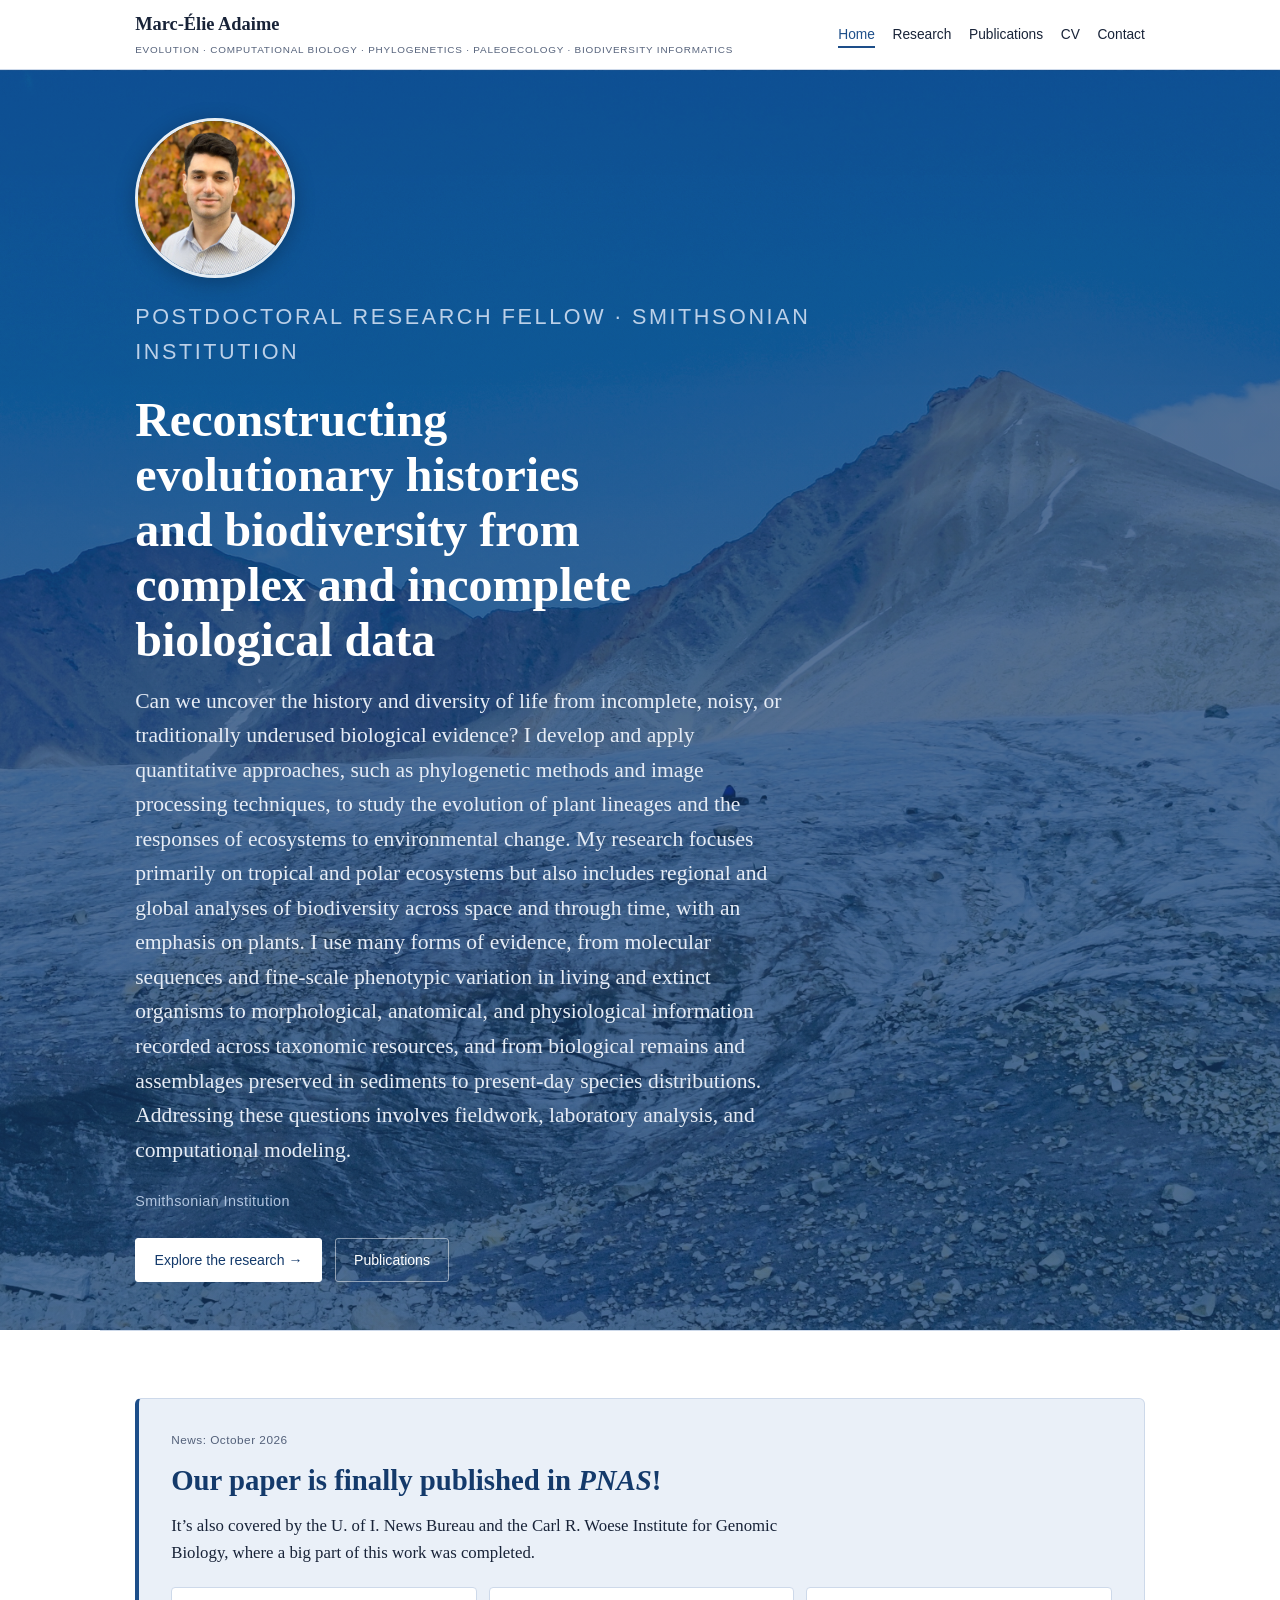
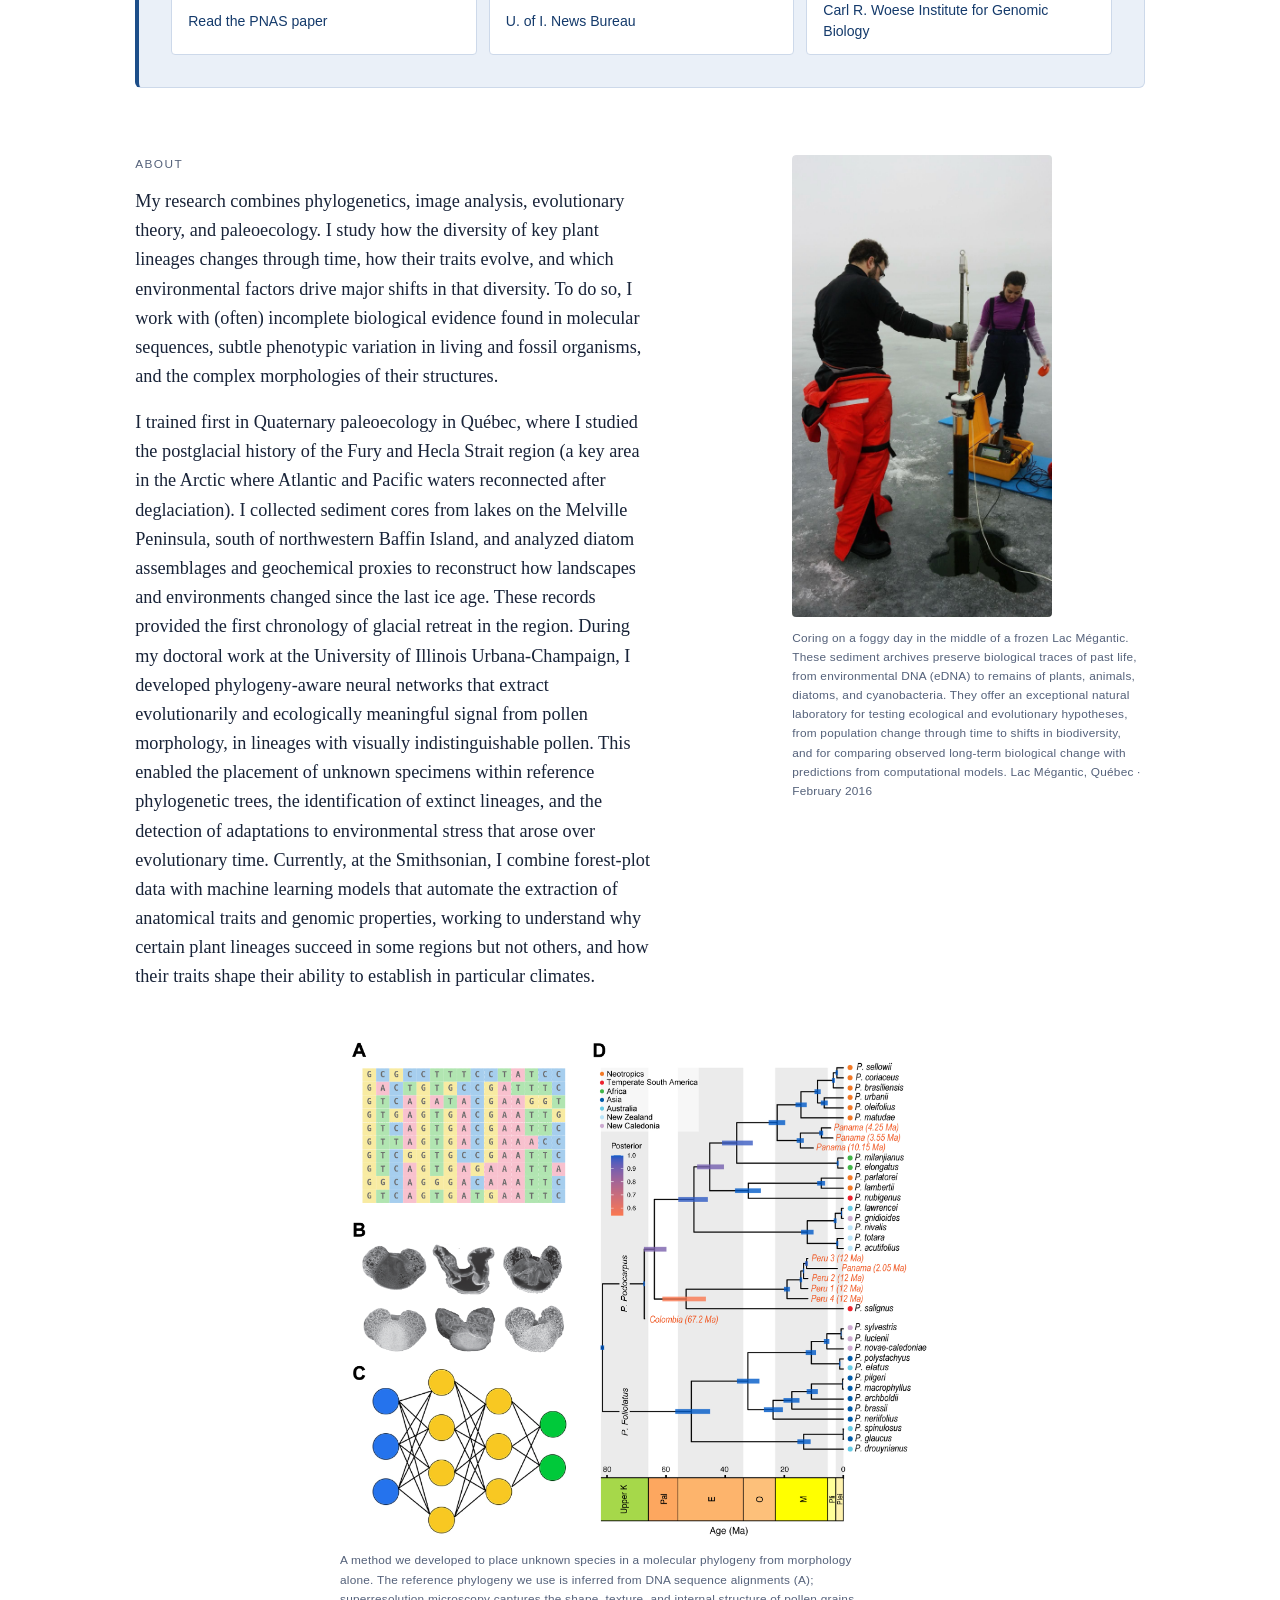
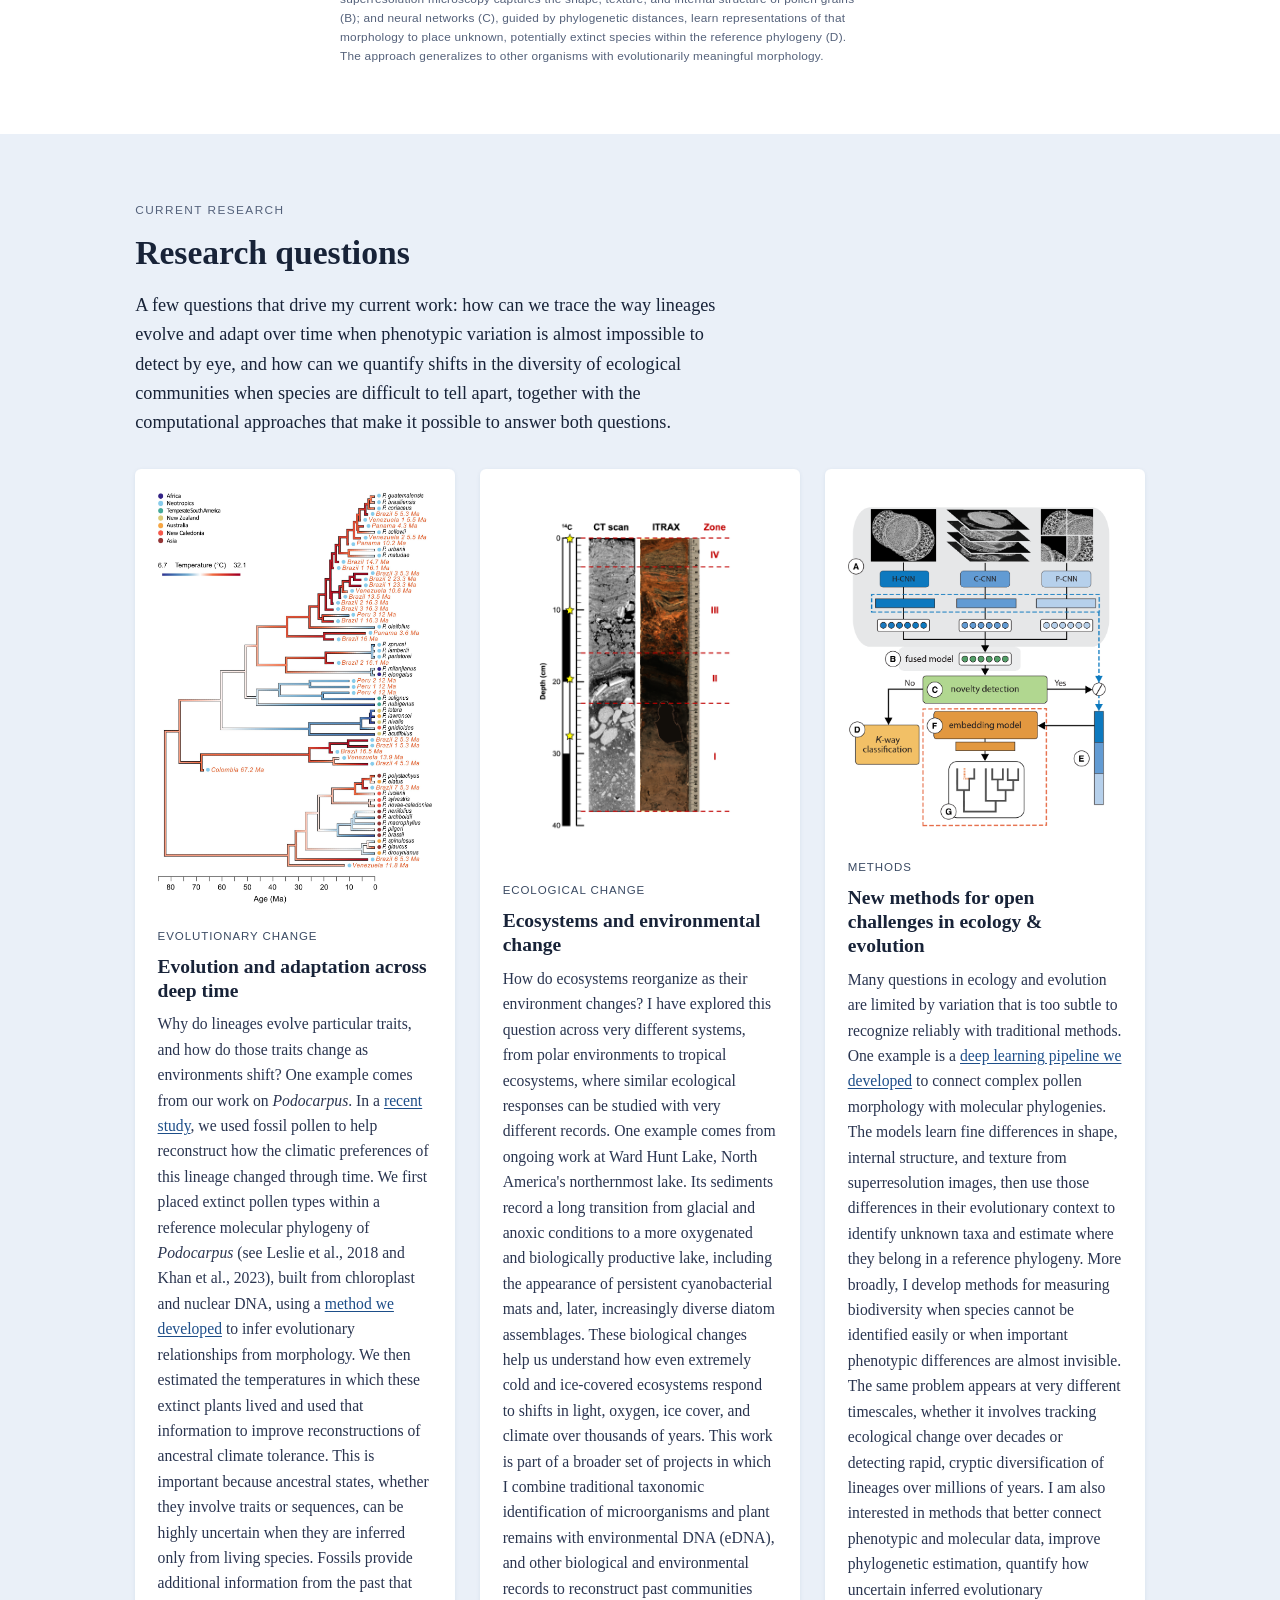
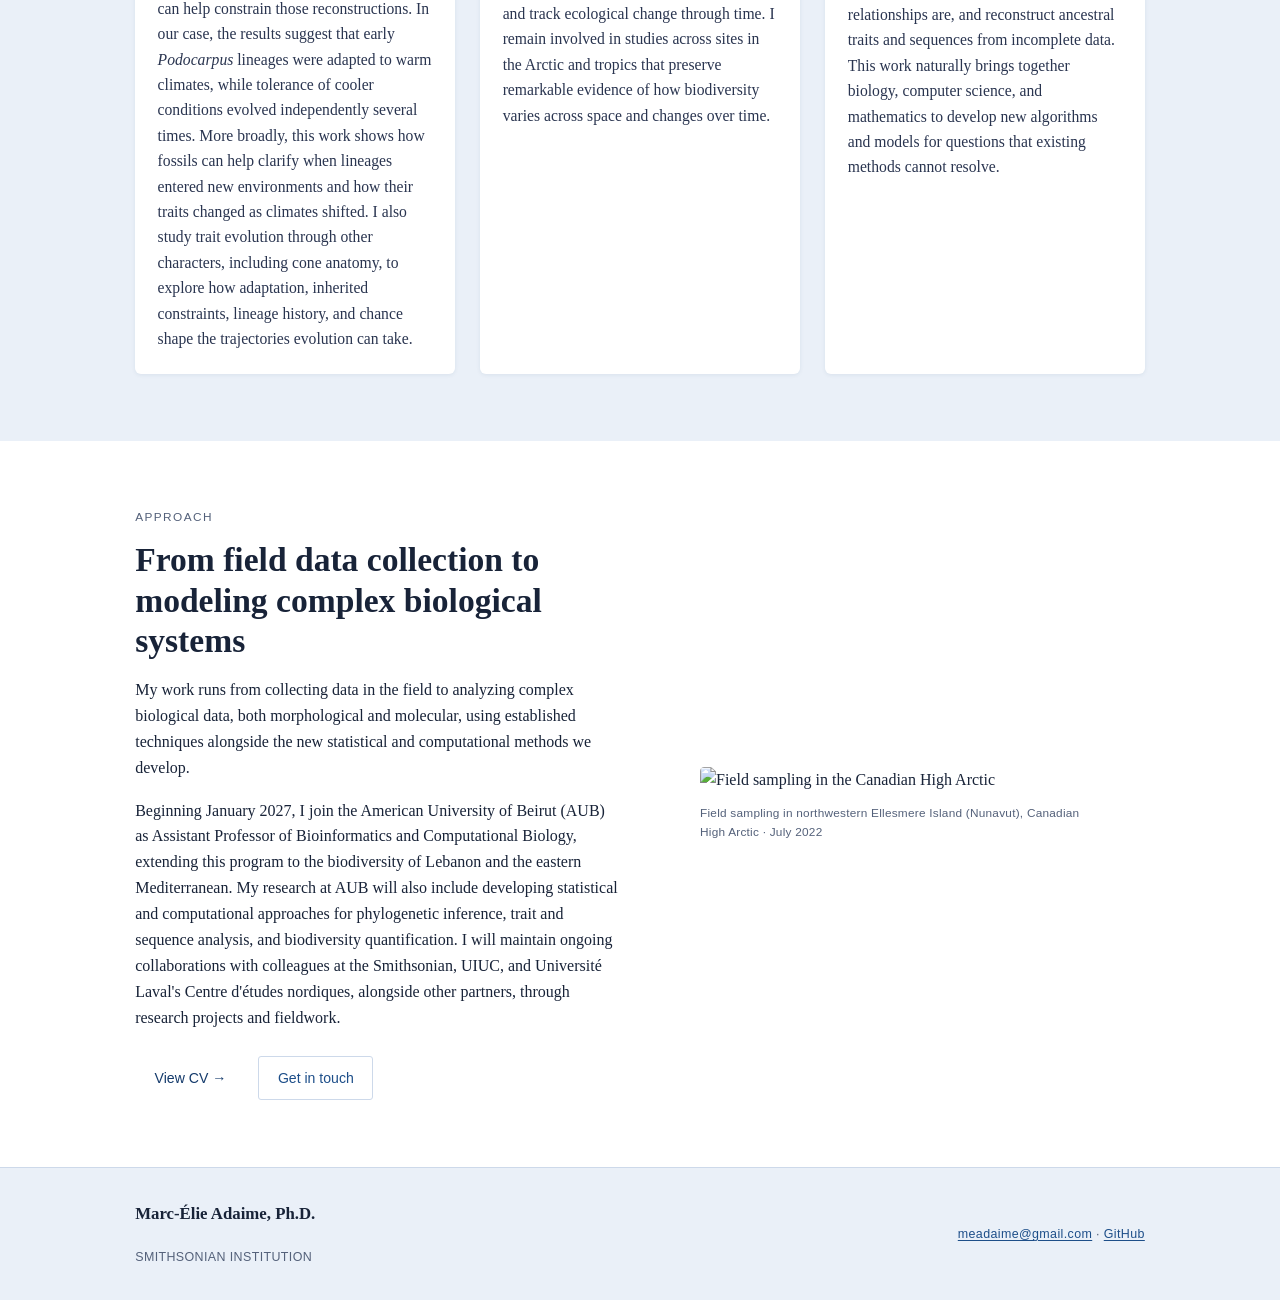
==== index.html @ df5d9b92 "Update index.html" ====
<!DOCTYPE html>
<html lang="en">
<head>
  <script>document.documentElement.classList.add("js")</script>
  <meta charset="utf-8">
  <meta name="viewport" content="width=device-width, initial-scale=1">
  <title>Marc-Élie Adaime | Computational Biology, Evolution &amp; Ecology</title>
  <meta name="description" content="Marc-Élie Adaime, Postdoctoral Research Fellow at the Smithsonian Institution. Machine learning and phylogenetics applied to plant evolution and ecosystem change.">
  <link rel="stylesheet" href="style.css">
</head>

<body>

<header class="site-header">
  <nav class="nav" aria-label="Primary">
    <a class="brand" href="index.html">
      <b>Marc-Élie Adaime</b>
      <span>Evolution · Computational Biology · Phylogenetics · Paleoecology · Biodiversity Informatics</span>
    </a>

    <button class="nav-toggle" aria-expanded="false" aria-controls="menu" aria-label="Menu">
      <span></span>
      <span></span>
      <span></span>
    </button>

    <ul class="nav-links" id="menu">
      <li><a href="index.html" aria-current="page">Home</a></li>
      <li><a href="research.html">Research</a></li>
      <li><a href="publications.html">Publications</a></li>
      <li><a href="cv.html">CV</a></li>
      <li><a href="contact.html">Contact</a></li>
    </ul>
  </nav>
</header>

<!-- HERO -->
<section class="hero">
  <div class="hero-bg" aria-hidden="true"></div>

  <div class="hero-inner">
    <img src="Figures_webpage/Photo_web_MEA.jpeg"
         alt="Marc-Élie Adaime"
         class="hero-portrait">

    <p class="eyebrow">Postdoctoral Research Fellow · Smithsonian Institution</p>

    <h1>Reconstructing evolutionary histories and biodiversity from complex and incomplete biological data</h1>

    <p>Can we uncover the history and diversity of life from incomplete, noisy, or traditionally underused biological evidence? I develop and apply quantitative approaches, such as phylogenetic methods and image processing techniques, to study the evolution of plant lineages and the responses of ecosystems to environmental change. My research focuses primarily on tropical and polar ecosystems but also includes regional and global analyses of biodiversity across space and through time, with an emphasis on plants. I use many forms of evidence, from molecular sequences and fine-scale phenotypic variation in living and extinct organisms to morphological, anatomical, and physiological information recorded across taxonomic resources, and from biological remains and assemblages preserved in sediments to present-day species distributions. Addressing these questions involves fieldwork, laboratory analysis, and computational modeling.</p>

    <p class="role">Smithsonian Institution</p>

    <div class="btn-row">
      <a class="btn btn-primary" href="research.html">Explore the research →</a>
      <a class="btn btn-ghost" href="publications.html">Publications</a>
    </div>
  </div>
</section>

<hr class="strata">

<!-- NEWS -->
<section class="news-section" aria-labelledby="news-title">
  <div class="wrap">
    <article class="news-card">
      <p class="eyebrow">News: <time datetime="2026-10">October 2026</time></p>

      <h2 id="news-title">Our paper is finally published in <em>PNAS</em>!</h2>

      <p class="news-copy">It’s also covered by the U. of I. News Bureau and the Carl R. Woese Institute for Genomic Biology, where a big part of this work was completed.</p>

      <ul class="news-links" aria-label="Paper and news coverage">
        <li>
          <a href="https://www.pnas.org/doi/abs/10.1073/pnas.2607372123"
             target="_blank"
             rel="noopener noreferrer">
            Read the PNAS paper
          </a>
        </li>

        <li>
          <a href="https://news.illinois.edu/pollen-study-reveals-the-hidden-history-of-grasses/"
             target="_blank"
             rel="noopener noreferrer">
            U. of I. News Bureau
          </a>
        </li>

        <li>
          <a href="https://www.igb.illinois.edu/article/pollen-study-reveals-hidden-history-grasses"
             target="_blank"
             rel="noopener noreferrer">
            Carl R. Woese Institute for Genomic Biology
          </a>
        </li>
      </ul>
    </article>
  </div>
</section>

<!-- ABOUT -->
<section class="section">
  <div class="wrap">
    <div class="grid about-grid" style="display:grid;grid-template-columns:7fr 4fr;gap:2.5rem;align-items:start">
      <div class="reveal">
        <p class="eyebrow">About</p>

        <div class="prose" style="max-width:65ch">
          <p class="lead">My research combines phylogenetics, image analysis, evolutionary theory, and paleoecology. I study how the diversity of key plant lineages changes through time, how their traits evolve, and which environmental factors drive major shifts in that diversity. To do so, I work with (often) incomplete biological evidence found in molecular sequences, subtle phenotypic variation in living and fossil organisms, and the complex morphologies of their structures.</p>

          <p class="lead">I trained first in Quaternary paleoecology in Québec, where I studied the postglacial history of the Fury and Hecla Strait region (a key area in the Arctic where Atlantic and Pacific waters reconnected after deglaciation). I collected sediment cores from lakes on the Melville Peninsula, south of northwestern Baffin Island, and analyzed diatom assemblages and geochemical proxies to reconstruct how landscapes and environments changed since the last ice age. These records provided the first chronology of glacial retreat in the region. During my doctoral work at the University of Illinois Urbana-Champaign, I developed phylogeny-aware neural networks that extract evolutionarily and ecologically meaningful signal from pollen morphology, in lineages with visually indistinguishable pollen. This enabled the placement of unknown specimens within reference phylogenetic trees, the identification of extinct lineages, and the detection of adaptations to environmental stress that arose over evolutionary time. Currently, at the Smithsonian, I combine forest-plot data with machine learning models that automate the extraction of anatomical traits and genomic properties, working to understand why certain plant lineages succeed in some regions but not others, and how their traits shape their ability to establish in particular climates.</p>
        </div>
      </div>

      <figure class="plate reveal about-core" style="margin:0;border:none;background:transparent">
        <img src="Figures_webpage/E3F15C0B-B08D-48F5-A7C0-5E23C1D856FC.JPG"
             alt="Lake sediment core from Lac Mégantic"
             style="width:100%;max-width:260px;height:auto;display:block;border-radius:4px">

        <figcaption style="border-top:none;padding-top:.7rem;max-width:520px">Coring on a foggy day in the middle of a frozen Lac Mégantic. These sediment archives preserve biological traces of past life, from environmental DNA (eDNA) to remains of plants, animals, diatoms, and cyanobacteria. They offer an exceptional natural laboratory for testing ecological and evolutionary hypotheses, from population change through time to shifts in biodiversity, and for comparing observed long-term biological change with predictions from computational models. Lac Mégantic, Québec · February 2016</figcaption>
      </figure>
    </div>

    <figure class="plate reveal" style="margin:2.5rem auto 0;border:none;background:transparent;max-width:600px">
      <img src="Figures_webpage/Phylogenetic_placement_figure.png"
           alt="Method linking DNA sequence data, superresolution pollen imaging, and neural networks to place species in a time-calibrated Podocarpus phylogeny"
           style="width:100%;height:auto;display:block;border-radius:4px">

      <figcaption style="border-top:none;padding-top:.8rem;max-width:80ch">A method we developed to place unknown species in a molecular phylogeny from morphology alone. The reference phylogeny we use is inferred from DNA sequence alignments (A); superresolution microscopy captures the shape, texture, and internal structure of pollen grains (B); and neural networks (C), guided by phylogenetic distances, learn representations of that morphology to place unknown, potentially extinct species within the reference phylogeny (D). The approach generalizes to other organisms with evolutionarily meaningful morphology.</figcaption>
    </figure>
  </div>
</section>

<!-- CURRENT RESEARCH -->
<section class="section alt">
  <div class="wrap">
    <p class="eyebrow reveal">Current research</p>

    <h2 class="reveal">Research questions</h2>

    <p class="lead reveal">A few questions that drive my current work: how can we trace the way lineages evolve and adapt over time when phenotypic variation is almost impossible to detect by eye, and how can we quantify shifts in the diversity of ecological communities when species are difficult to tell apart, together with the computational approaches that make it possible to answer both questions.</p>

    <div class="grid cols-3" style="margin-top:2rem">

      <article class="card reveal" style="border:none;background:#fff;border-radius:6px;box-shadow:0 1px 4px rgba(20,58,107,.08)">
        <img src="Figures_webpage/IMG_9360.JPG"
             alt="Time-calibrated phylogeny of Podocarpus"
             style="width:100%;height:auto;display:block;margin-bottom:1.1rem;border-radius:3px">

        <span class="num">EVOLUTIONARY CHANGE</span>

        <h3>Evolution and adaptation across deep time</h3>

        <p>Why do lineages evolve particular traits, and how do those traits change as environments shift? One example comes from our work on <em>Podocarpus</em>. In a <a href="https://nph.onlinelibrary.wiley.com/doi/10.1111/nph.70250" target="_blank" rel="noopener noreferrer">recent study</a>, we used fossil pollen to help reconstruct how the climatic preferences of this lineage changed through time. We first placed extinct pollen types within a reference molecular phylogeny of <em>Podocarpus</em> (see Leslie et al., 2018 and Khan et al., 2023), built from chloroplast and nuclear DNA, using a <a href="https://academic.oup.com/pnasnexus/article/3/1/pgad419/7471798" target="_blank" rel="noopener noreferrer">method we developed</a> to infer evolutionary relationships from morphology. We then estimated the temperatures in which these extinct plants lived and used that information to improve reconstructions of ancestral climate tolerance. This is important because ancestral states, whether they involve traits or sequences, can be highly uncertain when they are inferred only from living species. Fossils provide additional information from the past that can help constrain those reconstructions. In our case, the results suggest that early <em>Podocarpus</em> lineages were adapted to warm climates, while tolerance of cooler conditions evolved independently several times. More broadly, this work shows how fossils can help clarify when lineages entered new environments and how their traits changed as climates shifted. I also study trait evolution through other characters, including cone anatomy, to explore how adaptation, inherited constraints, lineage history, and chance shape the trajectories evolution can take.</p>
      </article>

      <article class="card reveal" style="border:none;background:#fff;border-radius:6px;box-shadow:0 1px 4px rgba(20,58,107,.08)">
        <img src="Figures_webpage/WHL_Sediment_Core.png"
             alt="Ward Hunt Lake sediment core"
             style="width:100%;height:auto;display:block;margin-bottom:1.1rem;border-radius:3px">

        <span class="num">ECOLOGICAL CHANGE</span>

        <h3>Ecosystems and environmental change</h3>

        <p>How do ecosystems reorganize as their environment changes? I have explored this question across very different systems, from polar environments to tropical ecosystems, where similar ecological responses can be studied with very different records. One example comes from ongoing work at Ward Hunt Lake, North America's northernmost lake. Its sediments record a long transition from glacial and anoxic conditions to a more oxygenated and biologically productive lake, including the appearance of persistent cyanobacterial mats and, later, increasingly diverse diatom assemblages. These biological changes help us understand how even extremely cold and ice-covered ecosystems respond to shifts in light, oxygen, ice cover, and climate over thousands of years. This work is part of a broader set of projects in which I combine traditional taxonomic identification of microorganisms and plant remains with environmental DNA (eDNA), and other biological and environmental records to reconstruct past communities and track ecological change through time. I remain involved in studies across sites in the Arctic and tropics that preserve remarkable evidence of how biodiversity varies across space and changes over time.</p>
      </article>

      <article class="card reveal" style="border:none;background:#fff;border-radius:6px;box-shadow:0 1px 4px rgba(20,58,107,.08)">
        <img src="Figures_webpage/Fig_1_Updated_Flowchart_Pipeline_Final_Webpage_MEA_Index.png"
             alt="Pollen imaging and analysis"
             style="width:100%;height:auto;display:block;margin-bottom:1.1rem;border-radius:3px">

        <span class="num">METHODS</span>

        <h3>New methods for open challenges in ecology &amp; evolution</h3>

        <p>Many questions in ecology and evolution are limited by variation that is too subtle to recognize reliably with traditional methods. One example is a <a href="https://academic.oup.com/pnasnexus/article/3/1/pgad419/7471798" target="_blank" rel="noopener noreferrer">deep learning pipeline we developed</a> to connect complex pollen morphology with molecular phylogenies. The models learn fine differences in shape, internal structure, and texture from superresolution images, then use those differences in their evolutionary context to identify unknown taxa and estimate where they belong in a reference phylogeny. More broadly, I develop methods for measuring biodiversity when species cannot be identified easily or when important phenotypic differences are almost invisible. The same problem appears at very different timescales, whether it involves tracking ecological change over decades or detecting rapid, cryptic diversification of lineages over millions of years. I am also interested in methods that better connect phenotypic and molecular data, improve phylogenetic estimation, quantify how uncertain inferred evolutionary relationships are, and reconstruct ancestral traits and sequences from incomplete data. This work naturally brings together biology, computer science, and mathematics to develop new algorithms and models for questions that existing methods cannot resolve.</p>
      </article>

    </div>
  </div>
</section>

<!-- FIELD DATA COLLECTION TO COMPUTATIONAL MODELING -->
<section class="section">
  <div class="wrap">
    <div class="grid cols-2" style="align-items:center;gap:2.5rem">
      <div class="reveal">
        <p class="eyebrow">Approach</p>

        <h2>From field data collection to modeling complex biological systems</h2>

        <div class="prose">
          <p>My work runs from collecting data in the field to analyzing complex biological data, both morphological and molecular, using established techniques alongside the new statistical and computational methods we develop.</p>

          <p>Beginning January 2027, I join the American University of Beirut (AUB) as Assistant Professor of Bioinformatics and Computational Biology, extending this program to the biodiversity of Lebanon and the eastern Mediterranean. My research at AUB will also include developing statistical and computational approaches for phylogenetic inference, trait and sequence analysis, and biodiversity quantification. I will maintain ongoing collaborations with colleagues at the Smithsonian, UIUC, and Université Laval's Centre d'études nordiques, alongside other partners, through research projects and fieldwork.</p>
        </div>

        <div class="btn-row">
          <a class="btn btn-primary" href="cv.html">View CV →</a>
          <a class="btn btn-ghost" style="border-color:var(--line);color:var(--teal)" href="contact.html">Get in touch</a>
        </div>
      </div>

      <figure class="plate reveal" style="border:none;background:transparent">
        <img src="Figures_webpage/IMG_20220724_194312.jpg"
             alt="Field sampling in the Canadian High Arctic"
             style="width:100%;height:auto;display:block;border-radius:4px">

        <figcaption style="font-family:var(--mono);font-size:.74rem;letter-spacing:.02em;color:var(--muted);margin-top:.7rem">Field sampling in northwestern Ellesmere Island (Nunavut), Canadian High Arctic · July 2022</figcaption>
      </figure>
    </div>
  </div>
</section>

<!-- FOOTER -->
<footer class="site-footer">
  <div class="foot">
    <div class="brand">
      <b style="font-family:var(--display);font-size:1.05rem">Marc-Élie Adaime, Ph.D.</b>
      <br>
      <span class="fmono">Smithsonian Institution</span>
    </div>

    <div class="fmono">
      <a href="mailto:meadaime@gmail.com">meadaime@gmail.com</a>
      ·
      <a href="https://github.com/marc-elie-adaime">GitHub</a>
    </div>
  </div>
</footer>

<script>
  const t = document.querySelector('.nav-toggle');
  const m = document.getElementById('menu');

  if (t && m) {
    t.addEventListener('click', () => {
      const open = m.classList.toggle('open');
      t.setAttribute('aria-expanded', String(open));
    });
  }

  const io = new IntersectionObserver((entries) => {
    entries.forEach(entry => {
      if (entry.isIntersecting) {
        entry.target.classList.add('in');
        io.unobserve(entry.target);
      }
    });
  }, { threshold: .12 });

  document.querySelectorAll('.reveal').forEach(element => {
    io.observe(element);
  });
</script>

</body>
</html>
---- style.css ----
/* =========================================================
   Marc-Élie Adaime
   ========================================================= */

:root{
  --ink:#182338;
  --teal:#1d4e89;
  --teal-deep:#143a6b;
  --teal-bright:#3d6fb0;
  --amber:#1d4e89;
  --amber-deep:#3a4a63;
  --amber-soft:#bcd0e8;
  --paper:#ffffff;
  --panel:#eaf0f8;
  --sage:#e0e9f5;
  --line:#cdd9ea;
  --muted:#54617a;
  --white:#ffffff;

  --display:Georgia,"Times New Roman",Times,serif;
  --body:Georgia,"Times New Roman",Times,serif;
  --mono:-apple-system,BlinkMacSystemFont,"Segoe UI",Helvetica,Arial,sans-serif;

  --maxw:1080px;
}

*{box-sizing:border-box}

html{scroll-behavior:smooth}

@media (prefers-reduced-motion:reduce){
  html{scroll-behavior:auto}
}

body{
  margin:0;
  font-family:var(--body);
  color:var(--ink);
  background:var(--paper);
  line-height:1.62;
  -webkit-font-smoothing:antialiased;
  text-rendering:optimizeLegibility;
}

img{max-width:100%;display:block}

a{
  color:var(--teal);
  text-decoration:underline;
  text-underline-offset:2px;
}

a:hover{color:var(--teal-deep)}

.wrap{
  max-width:var(--maxw);
  margin:0 auto;
  padding:0 clamp(1.2rem,4vw,2.2rem);
}

/* ---------- eyebrow ---------- */

.eyebrow{
  font-family:var(--mono);
  font-size:.74rem;
  letter-spacing:.12em;
  text-transform:uppercase;
  color:var(--muted);
  margin:0 0 .8rem;
}

/* ---------- header / nav ---------- */

.site-header{
  position:sticky;
  top:0;
  z-index:50;
  background:var(--white);
  border-bottom:1px solid var(--line);
}

.nav{
  max-width:var(--maxw);
  margin:0 auto;
  padding:.85rem clamp(1.2rem,4vw,2.2rem);
  display:flex;
  align-items:center;
  justify-content:space-between;
  gap:1rem;
}

.brand{
  display:flex;
  flex-direction:column;
  line-height:1.15;
  text-decoration:none;
}

.brand b{
  font-family:var(--display);
  font-weight:700;
  font-size:1.15rem;
  color:var(--ink);
}

.brand span{
  font-family:var(--mono);
  font-size:.62rem;
  letter-spacing:.08em;
  text-transform:uppercase;
  color:var(--muted);
  margin-top:9px;
}

.nav-links{
  display:flex;
  gap:1.1rem;
  align-items:center;
  list-style:none;
  margin:0;
  padding:0;
}

.nav-links a{
  font-family:var(--mono);
  font-size:.86rem;
  font-weight:400;
  color:var(--ink);
  text-decoration:none;
  padding:.2rem 0;
  border-bottom:2px solid transparent;
}

.nav-links a:hover{
  color:var(--teal);
  border-bottom-color:var(--line);
}

.nav-links a[aria-current="page"]{
  color:var(--teal);
  border-bottom-color:var(--teal);
}

.nav-toggle{
  display:none;
  background:none;
  border:1px solid var(--line);
  border-radius:3px;
  padding:.45rem .55rem;
  cursor:pointer;
}

.nav-toggle span{
  display:block;
  width:20px;
  height:2px;
  background:var(--ink);
  margin:4px 0;
}

@media (max-width:760px){
  .nav-toggle{display:block}

  .nav-links{
    position:absolute;
    top:100%;
    left:0;
    right:0;
    flex-direction:column;
    align-items:stretch;
    gap:0;
    background:var(--white);
    border-bottom:1px solid var(--line);
    padding:.4rem clamp(1.2rem,4vw,2.2rem) .9rem;
    display:none;
  }

  .nav-links.open{display:flex}

  .nav-links a{
    padding:.65rem 0;
    border-bottom:1px solid var(--line);
  }
}

/* ---------- hero ---------- */

.hero{
  position:relative;
  overflow:hidden;
  background:var(--teal-deep);
  color:#fff;
}

.hero-bg{
  position:absolute;
  inset:0;
  background:
    linear-gradient(180deg, rgba(20,58,107,.7), rgba(20,58,107,.68)),
    url("Figures_webpage/IMG_20220718_154814%20Copy-b.jpg") center/cover;
}

.hero-inner{
  position:relative;
  max-width:var(--maxw);
  margin:0 auto;
  padding:clamp(2rem,4vw,3rem) clamp(1.2rem,4vw,2.2rem);
}

.hero .eyebrow{color:#bcd0e8}

.hero h1{
  font-family:var(--display);
  font-weight:700;
  font-size:clamp(1.9rem,4vw,3rem);
  line-height:1.15;
  margin:.2rem 0 1rem;
  max-width:22ch;
}

.hero p{
  font-size:clamp(1.15rem,1.9vw,1.35rem);
  max-width:60ch;
  color:#e6ecf5;
  margin:0 0 1.4rem;
  line-height:1.6;
}

.hero .role{
  font-family:var(--mono);
  font-size:.9rem;
  letter-spacing:.03em;
  color:#b3c6df;
}

.btn-row{
  display:flex;
  flex-wrap:wrap;
  gap:.8rem;
  margin-top:1.6rem;
}

.btn{
  display:inline-flex;
  align-items:center;
  gap:.4rem;
  font-family:var(--mono);
  font-weight:500;
  font-size:.88rem;
  padding:.6rem 1.15rem;
  border-radius:3px;
  border:1px solid transparent;
  text-decoration:none;
}

.btn-primary{
  background:#fff;
  color:var(--teal-deep);
  border-color:#fff;
}

.btn-primary:hover{
  background:#e6ecf5;
  color:var(--teal-deep);
}

.btn-ghost{
  border-color:rgba(255,255,255,.5);
  color:#fff;
}

.btn-ghost:hover{
  border-color:#fff;
  color:#fff;
}

.hero-portrait{
  width:160px !important;
  height:160px !important;
  max-width:160px !important;
  border-radius:50% !important;
  object-fit:cover;
  object-position:center center;
  display:block;
  margin:0 0 1.4rem;
  border:3px solid rgba(255,255,255,.9);
  box-shadow:0 4px 20px rgba(0,0,0,.25);
}

/* ---------- sections ---------- */

main{display:block}

.section{
  padding:clamp(2.6rem,5.5vw,4.2rem) 0;
}

.section.alt{background:var(--panel)}

.section h2{
  font-family:var(--display);
  font-weight:700;
  font-size:clamp(1.5rem,3vw,2.1rem);
  line-height:1.2;
  margin:.2rem 0 1rem;
}

.lead{
  font-size:1.14rem;
  max-width:66ch;
  color:var(--ink);
  line-height:1.6;
}

.prose p{
  max-width:68ch;
  margin:0 0 1.05rem;
}

.prose p:last-child{margin-bottom:0}

/* ---------- simple rule ---------- */

.strata{
  height:0;
  border:0;
  border-top:1px solid var(--line);
  width:100%;
  max-width:var(--maxw);
  margin:0 auto;
}

/* ---------- grid cards ---------- */

.grid{display:grid;gap:1.6rem}

.grid.cols-2{grid-template-columns:repeat(2,1fr)}

.grid.cols-3{grid-template-columns:repeat(3,1fr)}

@media (max-width:860px){
  .grid.cols-3{grid-template-columns:1fr 1fr}
}

@media (max-width:620px){
  .grid.cols-2,
  .grid.cols-3{grid-template-columns:1fr}
}

.card{
  background:var(--white);
  border:1px solid var(--line);
  border-radius:4px;
  padding:1.4rem;
}

.card:hover{border-color:var(--teal-bright)}

.card .num{
  font-family:var(--mono);
  font-size:.72rem;
  color:var(--amber-deep);
  letter-spacing:.08em;
  text-transform:uppercase;
}

.card h3{
  font-family:var(--display);
  font-weight:700;
  font-size:1.22rem;
  margin:.45rem 0 .5rem;
  line-height:1.25;
}

.card p{
  margin:0;
  color:#2a3550;
  font-size:.98rem;
}

.card .fig{
  margin:0 0 1.1rem;
  background:transparent;
  border-radius:3px;
}

.card .fig img,
.card .fig svg{
  display:block;
  width:100%;
  height:auto;
  border-radius:2px;
}

.card img{border-radius:3px}

/* ---------- homepage news ---------- */

/* Matches the space before the About section. */
.news-section{
  padding:clamp(2.6rem,5.5vw,4.2rem) 0 0;
}

.news-card{
  min-width:0;
  padding:clamp(1.2rem,3vw,2rem);
  background:var(--panel);
  border:1px solid var(--line);
  border-left:4px solid var(--teal);
  border-radius:6px;
}

.news-card .eyebrow{
  text-transform:none;
  letter-spacing:.04em;
}

.news-card h2{
  color:var(--teal-deep);
  font-family:var(--display);
  font-size:clamp(1.35rem,2.8vw,1.8rem);
  line-height:1.25;
  margin:0 0 .8rem;
}

.news-copy{
  margin:0;
  max-width:78ch;
  font-size:1.05rem;
}

.news-links{
  display:grid;
  grid-template-columns:repeat(3,minmax(0,1fr));
  gap:.75rem;
  list-style:none;
  margin:1.25rem 0 0;
  padding:0;
}

.news-links li{
  min-width:0;
  display:flex;
}

.news-links a{
  display:flex;
  align-items:center;
  width:100%;
  min-height:48px;
  padding:.8rem 1rem;
  background:var(--white);
  border:1px solid var(--line);
  border-radius:4px;
  color:var(--teal-deep);
  font-family:var(--mono);
  font-size:.88rem;
  line-height:1.45;
  overflow-wrap:anywhere;
  text-decoration:none;
}

.news-links a:hover{
  background:var(--sage);
  border-color:var(--teal-bright);
}

/* Hides the arrow spans if they remain in the HTML. */
.news-links a span[aria-hidden="true"]{
  display:none;
}

@media (max-width:760px){
  .news-links{
    grid-template-columns:1fr;
  }
}

/* ---------- figure / plate ---------- */

.plate{
  border:1px solid var(--line);
  border-radius:4px;
  overflow:hidden;
  background:var(--white);
}

.plate .img{
  aspect-ratio:4/3;
  position:relative;
  background:var(--sage);
}

.plate .img img{
  position:absolute;
  inset:0;
  width:100%;
  height:100%;
  object-fit:cover;
}

.plate figcaption{
  font-family:var(--mono);
  font-size:.74rem;
  letter-spacing:.02em;
  color:var(--muted);
}

.plate figcaption b{
  color:var(--ink);
  font-weight:700;
}

/* ---------- timeline ---------- */

.timeline{
  list-style:none;
  margin:0;
  padding:0;
  border-left:2px solid var(--line);
}

.timeline li{
  position:relative;
  padding:0 0 1.8rem 1.6rem;
}

.timeline li:last-child{padding-bottom:0}

.timeline li::before{
  content:"";
  position:absolute;
  left:-6px;
  top:.4rem;
  width:10px;
  height:10px;
  border-radius:50%;
  background:var(--teal);
  border:2px solid var(--paper);
}

.timeline .when{
  font-family:var(--mono);
  font-size:.74rem;
  letter-spacing:.05em;
  color:var(--amber-deep);
  text-transform:uppercase;
}

.timeline h3{
  font-family:var(--display);
  font-weight:700;
  font-size:1.16rem;
  margin:.25rem 0 .1rem;
}

.timeline .where{
  color:var(--muted);
  font-size:.9rem;
  margin-bottom:.4rem;
}

.timeline p{
  margin:.3rem 0 0;
  max-width:64ch;
  font-size:.97rem;
}

/* ---------- publications ---------- */

.pub-group{margin-bottom:2.4rem}

.pub-group h2{margin-bottom:.4rem}

.pub{
  padding:1rem 0;
  border-bottom:1px solid var(--line);
  display:grid;
  grid-template-columns:64px 1fr;
  gap:1rem;
}

.pub:first-of-type{border-top:1px solid var(--line)}

.pub .yr{
  font-family:var(--mono);
  font-size:.82rem;
  color:var(--amber-deep);
  padding-top:.15rem;
}

.pub .ref{margin:0}

.pub .ref .title{font-weight:700}

.pub .ref .venue{
  font-style:italic;
  color:var(--teal);
}

.pub .tag{
  display:inline-block;
  font-family:var(--mono);
  font-size:.66rem;
  letter-spacing:.05em;
  text-transform:uppercase;
  background:var(--sage);
  color:var(--teal-deep);
  padding:.12rem .5rem;
  border-radius:3px;
  margin-left:.4rem;
}

.pub .doi{
  font-size:.85rem;
  word-break:break-word;
}

@media (max-width:560px){
  .pub{
    grid-template-columns:1fr;
    gap:.3rem;
  }
}

/* ---------- chips ---------- */

.chips{
  display:flex;
  flex-wrap:wrap;
  gap:.5rem;
  margin:1.1rem 0 0;
  padding:0;
  list-style:none;
}

.chips li{
  font-family:var(--mono);
  font-size:.8rem;
  background:var(--white);
  border:1px solid var(--line);
  border-radius:3px;
  padding:.35rem .75rem;
  color:var(--ink);
}

/* ---------- contact ---------- */

.contact-grid{
  display:grid;
  grid-template-columns:1.2fr 1fr;
  gap:2.4rem;
  align-items:start;
}

@media (max-width:760px){
  .contact-grid{grid-template-columns:1fr}
}

.contact-list{
  list-style:none;
  margin:1.1rem 0 0;
  padding:0;
}

.contact-list li{
  display:flex;
  gap:.8rem;
  padding:.65rem 0;
  border-bottom:1px solid var(--line);
  font-size:.98rem;
}

.contact-list .k{
  display:flex;
  align-items:center;
  gap:.45rem;
  font-family:var(--mono);
  font-size:.72rem;
  letter-spacing:.05em;
  text-transform:uppercase;
  color:var(--teal);
  width:auto;
  min-width:132px;
  flex:none;
  padding-top:.15rem;
}

.contact-list .k svg{
  flex:none;
  width:16px;
  height:16px;
}

/* ---------- CV ---------- */

.cv-section{margin-bottom:2.2rem}

.cv-section h2{
  font-family:var(--display);
  font-weight:700;
  font-size:1.4rem;
  border-bottom:1px solid var(--line);
  padding-bottom:.3rem;
  margin-bottom:1rem;
}

.cv-row{
  display:grid;
  grid-template-columns:150px 1fr;
  gap:1rem;
  padding:.55rem 0;
  border-bottom:1px solid var(--line);
}

.cv-row .l{
  font-family:var(--mono);
  font-size:.78rem;
  color:var(--amber-deep);
  letter-spacing:.03em;
}

.cv-row b{font-weight:700}

.cv-row .sub{
  color:var(--muted);
  font-size:.9rem;
}

@media (max-width:560px){
  .cv-row{
    grid-template-columns:1fr;
    gap:.15rem;
  }
}

/* ---------- footer ---------- */

.site-footer{
  background:var(--panel);
  color:var(--muted);
  padding:2.2rem 0;
  border-top:1px solid var(--line);
}

.foot{
  max-width:var(--maxw);
  margin:0 auto;
  padding:0 clamp(1.2rem,4vw,2.2rem);
  display:flex;
  flex-wrap:wrap;
  justify-content:space-between;
  gap:1rem;
  align-items:center;
}

.foot .brand b{
  color:var(--ink);
  font-family:var(--display);
}

.foot .brand span{color:var(--muted)}

.foot a{color:var(--teal)}

.foot .fmono{
  font-family:var(--mono);
  font-size:.78rem;
  letter-spacing:.03em;
  color:var(--muted);
}

/* ---------- reveal disabled (static) ---------- */

.js .reveal{
  opacity:1;
  transform:none;
}

:focus-visible{
  outline:2px solid var(--teal);
  outline-offset:2px;
}

/* ---------- Mobile adjustments ---------- */

@media (max-width:760px){
  .about-grid{grid-template-columns:1fr !important;}
  .about-grid .prose{max-width:100% !important;}
  .about-core{width:100% !important;}
  .about-core img{max-width:100% !important;width:100% !important;}
  .about-core figcaption{max-width:100% !important;}

  .threads-grid{grid-template-columns:1fr !important;}

  .bleed-right{margin-right:0 !important;}
  .bleed-left{margin-left:0 !important;}
  .cap-wide{width:100% !important;}

  .threads-grid .plate{margin:0 !important;width:100% !important;}
  .threads-grid .plate img{width:100% !important;max-width:100% !important;}
  .threads-grid .plate figcaption{width:100% !important;max-width:100% !important;}
}

/* ---------- Research page header background ---------- */

.hero-research .hero-bg{
  background:
    linear-gradient(180deg, rgba(17,50,68,.80), rgba(17,50,68,.75)),
    url("Figures_webpage/34EDEE50-22E7-4DC9-A96A-1D87A14C8290.jpg") center top/cover;
}

/* ---------- Contact page mobile photos ---------- */

@media (max-width:760px){
  .contact-grid > .reveal:last-child{
    margin-left:0 !important;
    margin-top:0 !important;
    align-items:center !important;
  }

  .contact-grid > .reveal:last-child figure{
    margin-left:auto !important;
    margin-right:auto !important;
  }

  .contact-grid > .reveal:last-child img{
    margin-left:auto !important;
    margin-right:auto !important;
  }
}

/* ---------- Mobile header spacing ---------- */

@media (max-width:760px){
  .brand span{line-height:1.5;}

  .nav-links{gap:.9rem !important;}

  .nav-links a{
    padding:.6rem 0 !important;
    border-bottom:none !important;
    -webkit-tap-highlight-color:transparent !important;
  }
}

/* ---------- Research page field photos ---------- */

.field-photos{
  display:flex;
  flex-direction:column;
  justify-content:space-between;
  height:100%;
  padding:1rem 0;
}

.field-photos img{
  width:100%;
  max-width:200px;
  height:auto;
  border-radius:6px;
  display:block;
}

.field-photos img:last-child{
  max-width:320px;
}

.field-photos img:nth-child(odd){margin-left:auto}
.field-photos img:nth-child(even){margin-right:auto}

@media (max-width:760px){
  .training-grid{
    grid-template-columns:1fr !important;
    gap:1.8rem !important;
  }

  .field-photos{
    flex-direction:row !important;
    flex-wrap:wrap !important;
    justify-content:center !important;
    gap:1rem !important;
  }

  .field-photos img{
    width:calc(50% - .5rem) !important;
    max-width:none !important;
    margin:0 !important;
  }
}

/* ---------- Publications header on mobile ---------- */

@media (max-width:760px){
  .pub-header-grid{grid-template-columns:1fr !important;}
  .pub-header-fig{margin-top:0 !important;}
  .pub-header-fig img{margin-left:0 !important;max-width:100% !important;}
  .pub-header-fig figcaption{margin-left:0 !important;max-width:100% !important;}
}
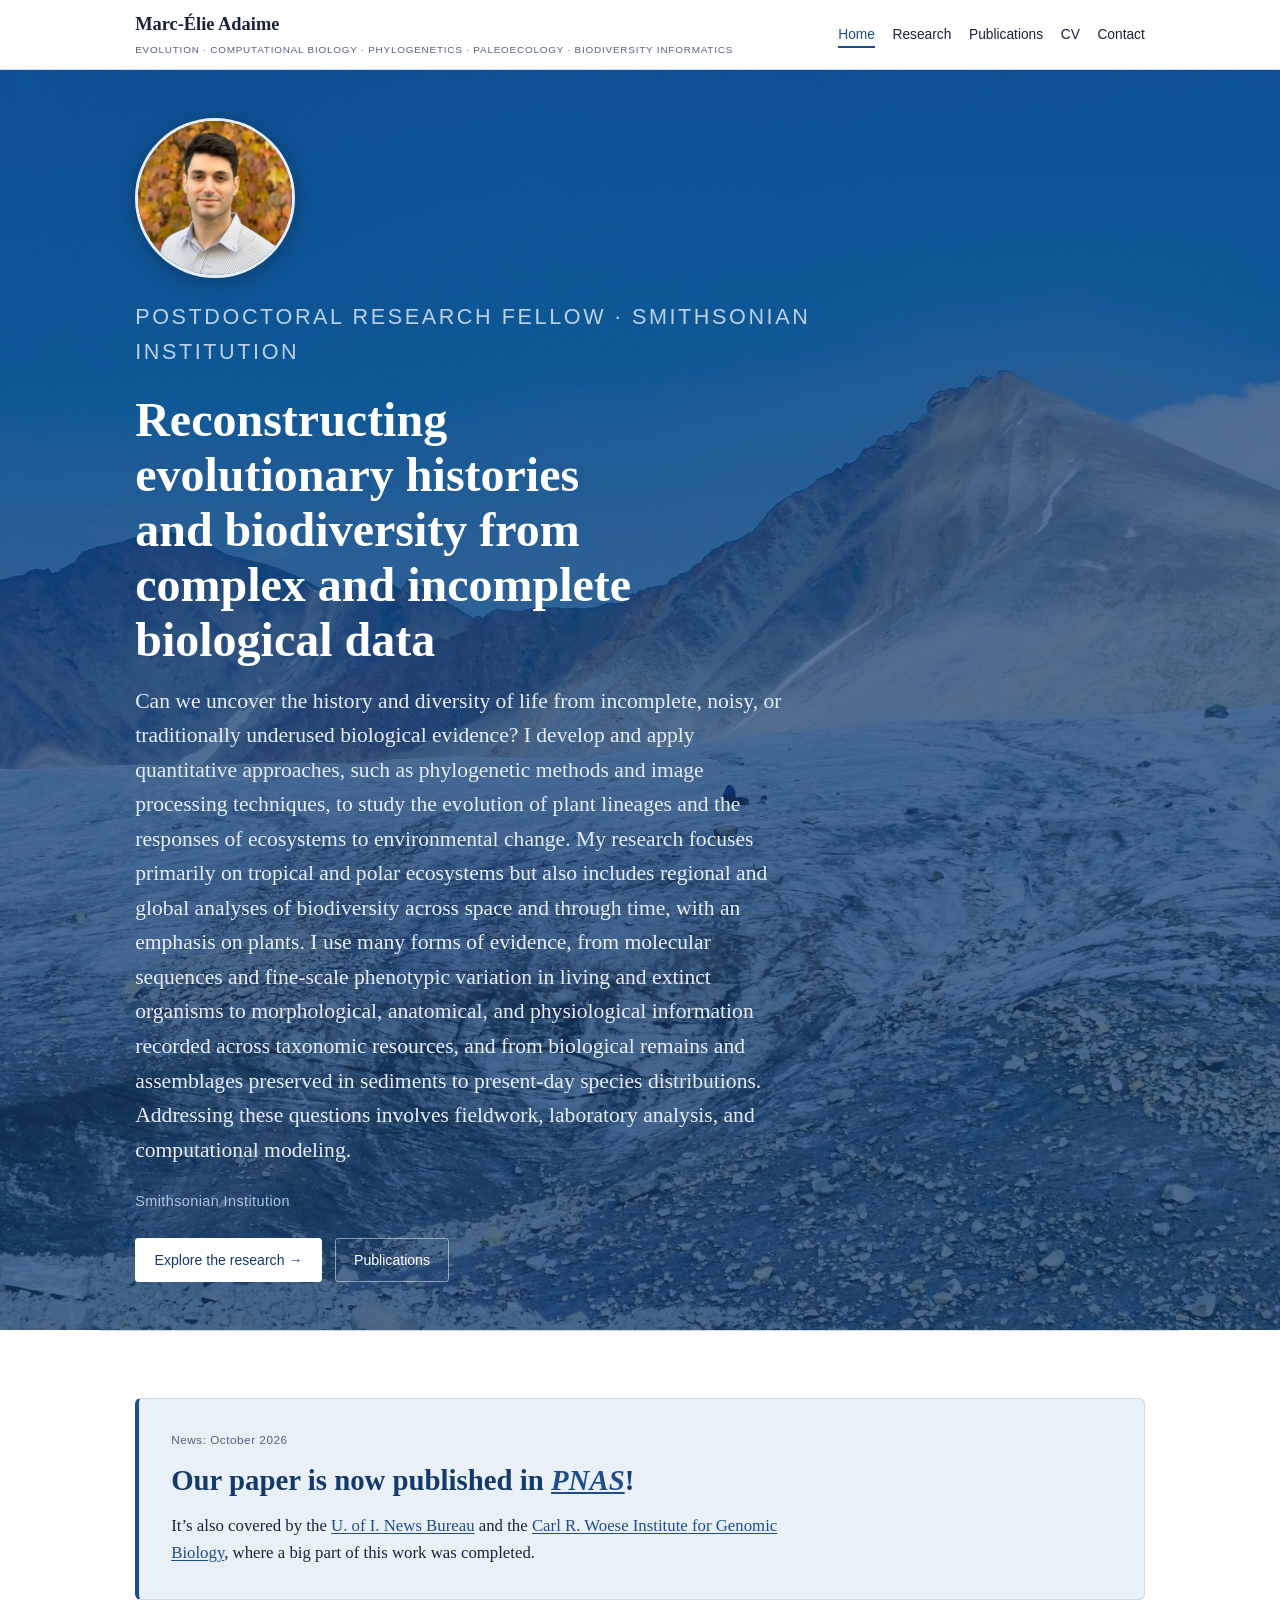
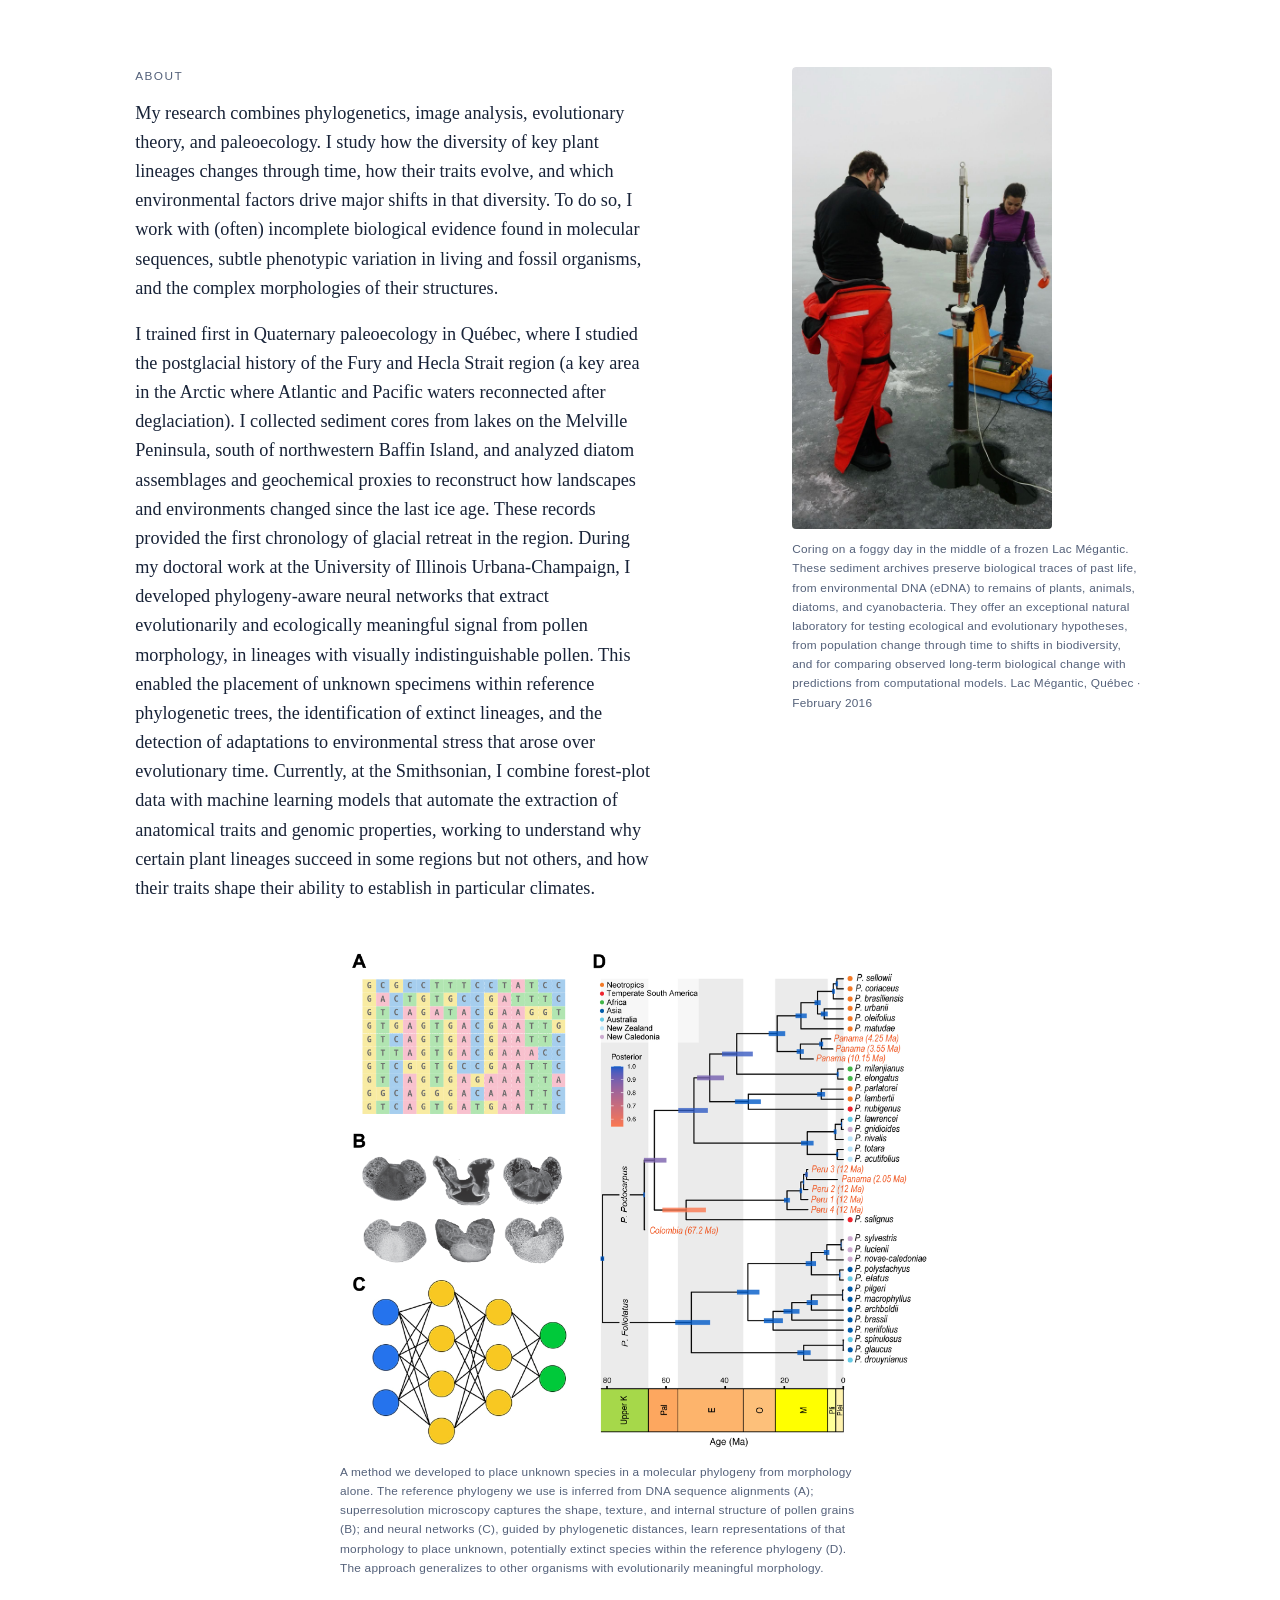
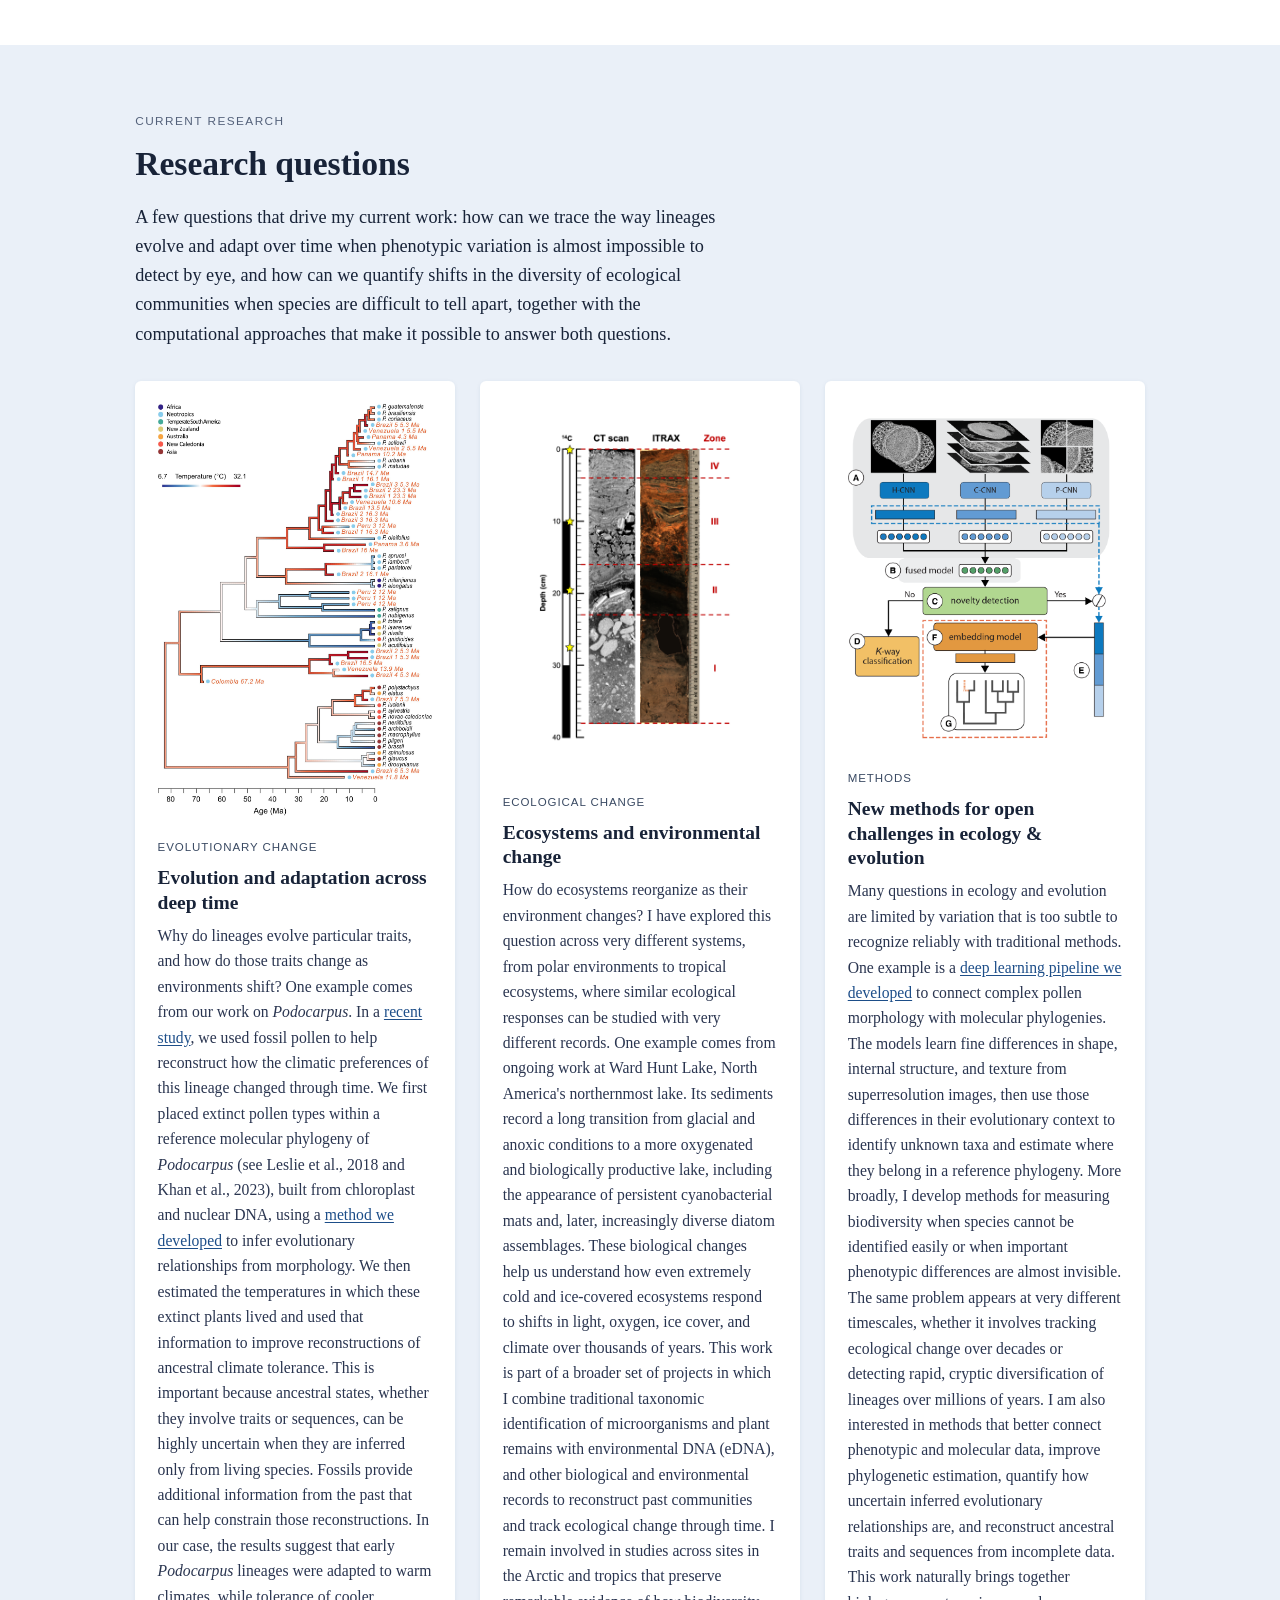
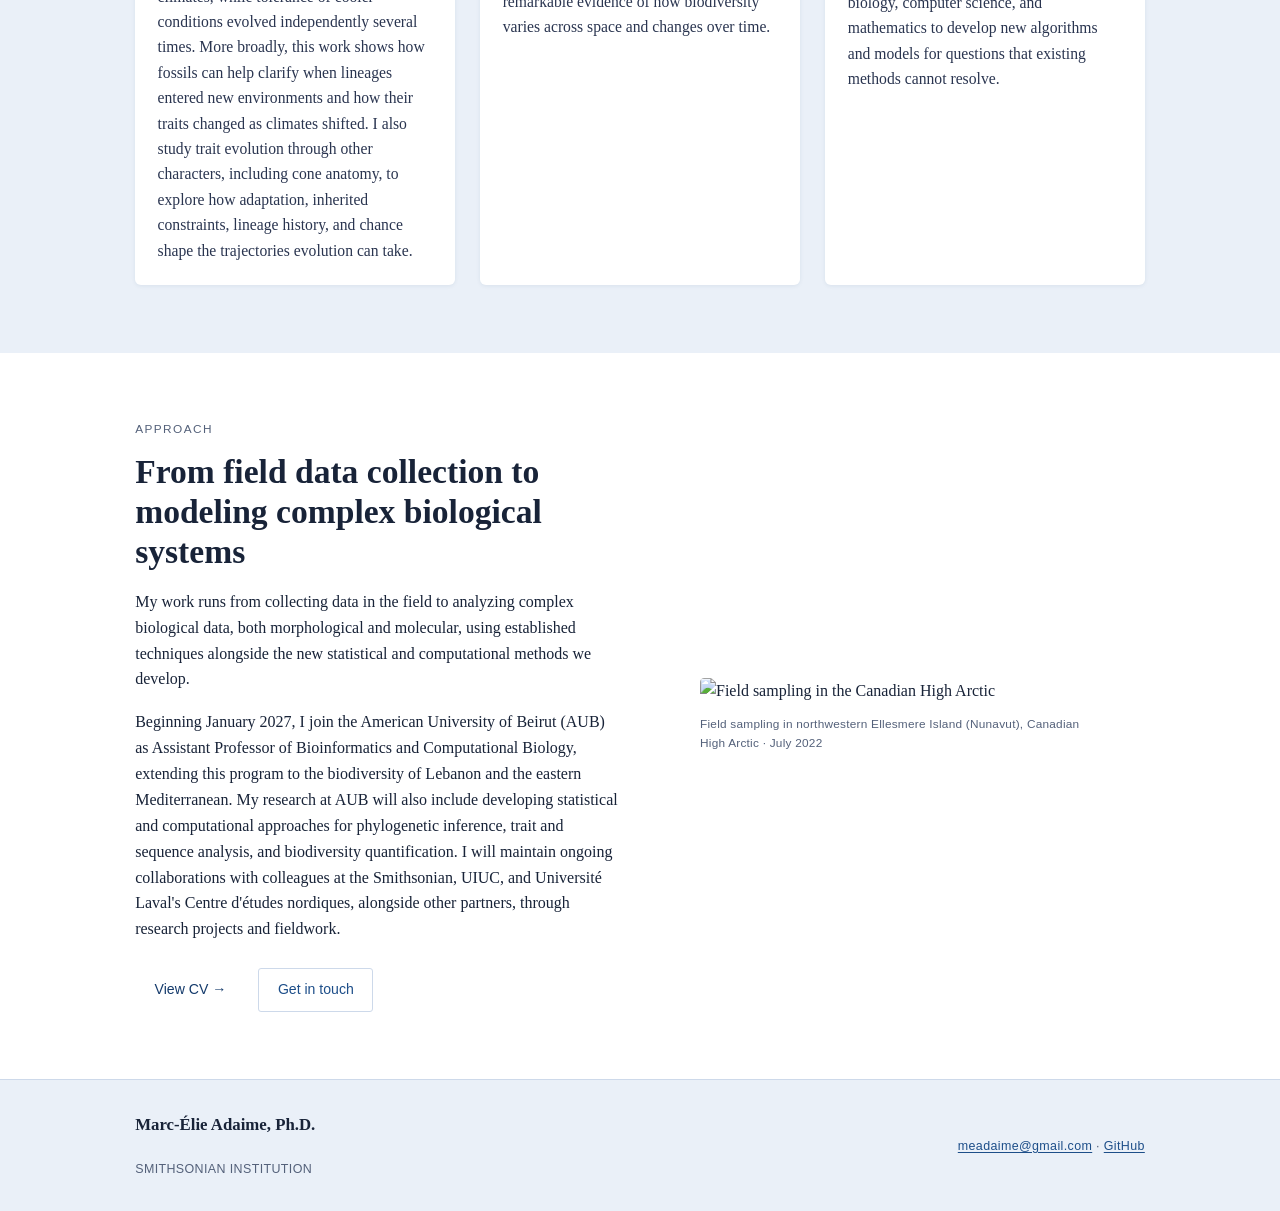
==== commit 9313cc22: "Update index.html" ====
--- a/index.html
+++ b/index.html
@@ -66,35 +66,24 @@
     <article class="news-card">
       <p class="eyebrow">News: <time datetime="2026-10">October 2026</time></p>
 
-      <h2 id="news-title">Our paper is finally published in <em>PNAS</em>!</h2>
-
-      <p class="news-copy">It’s also covered by the U. of I. News Bureau and the Carl R. Woese Institute for Genomic Biology, where a big part of this work was completed.</p>
-
-      <ul class="news-links" aria-label="Paper and news coverage">
-        <li>
-          <a href="https://www.pnas.org/doi/abs/10.1073/pnas.2607372123"
-             target="_blank"
-             rel="noopener noreferrer">
-            Read the PNAS paper
-          </a>
-        </li>
-
-        <li>
-          <a href="https://news.illinois.edu/pollen-study-reveals-the-hidden-history-of-grasses/"
-             target="_blank"
-             rel="noopener noreferrer">
-            U. of I. News Bureau
-          </a>
-        </li>
-
-        <li>
-          <a href="https://www.igb.illinois.edu/article/pollen-study-reveals-hidden-history-grasses"
-             target="_blank"
-             rel="noopener noreferrer">
-            Carl R. Woese Institute for Genomic Biology
-          </a>
-        </li>
-      </ul>
+      <h2 id="news-title">
+        Our paper is now published in
+        <a href="https://www.pnas.org/doi/abs/10.1073/pnas.2607372123"
+           target="_blank"
+           rel="noopener noreferrer"><em>PNAS</em></a>!
+      </h2>
+
+      <p class="news-copy">
+        It’s also covered by the
+        <a href="https://news.illinois.edu/pollen-study-reveals-the-hidden-history-of-grasses/"
+           target="_blank"
+           rel="noopener noreferrer">U. of I. News Bureau</a>
+        and the
+        <a href="https://www.igb.illinois.edu/article/pollen-study-reveals-hidden-history-grasses"
+           target="_blank"
+           rel="noopener noreferrer">Carl R. Woese Institute for Genomic Biology</a>,
+        where a big part of this work was completed.
+      </p>
     </article>
   </div>
 </section>
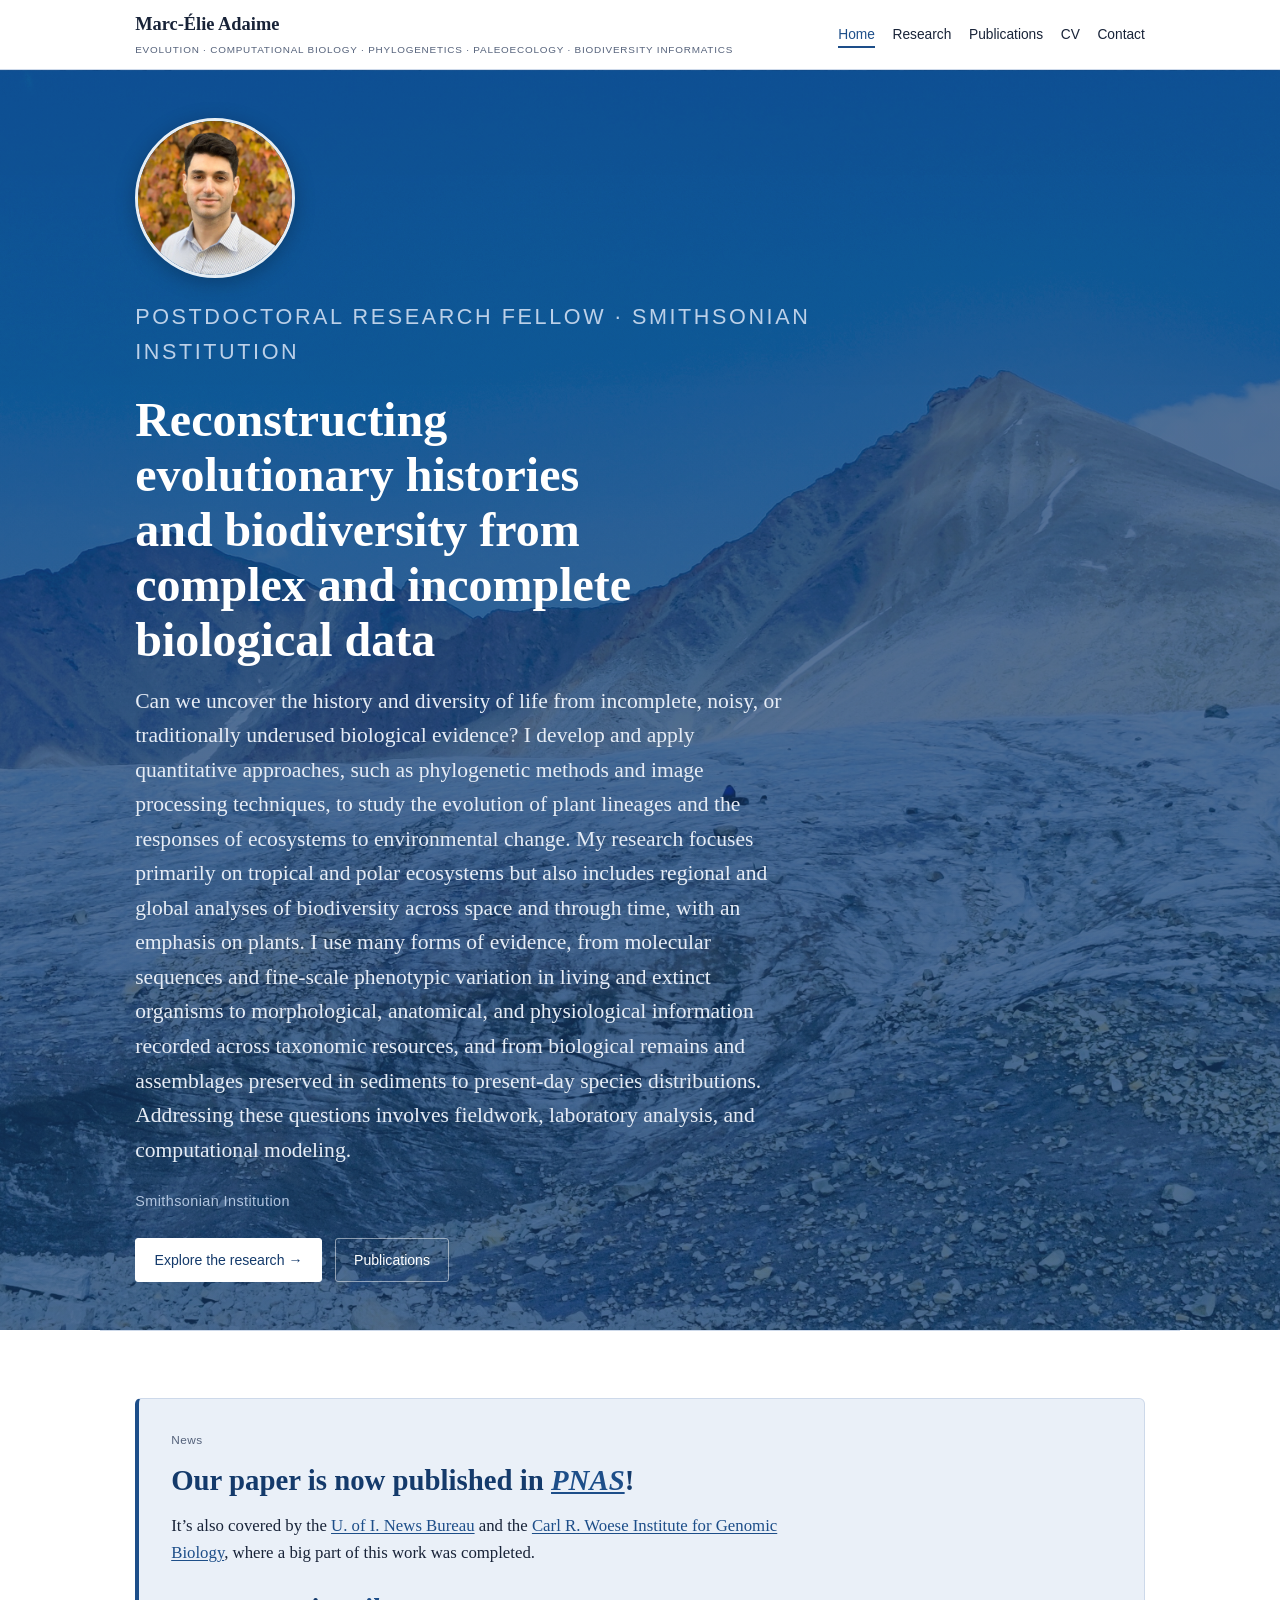
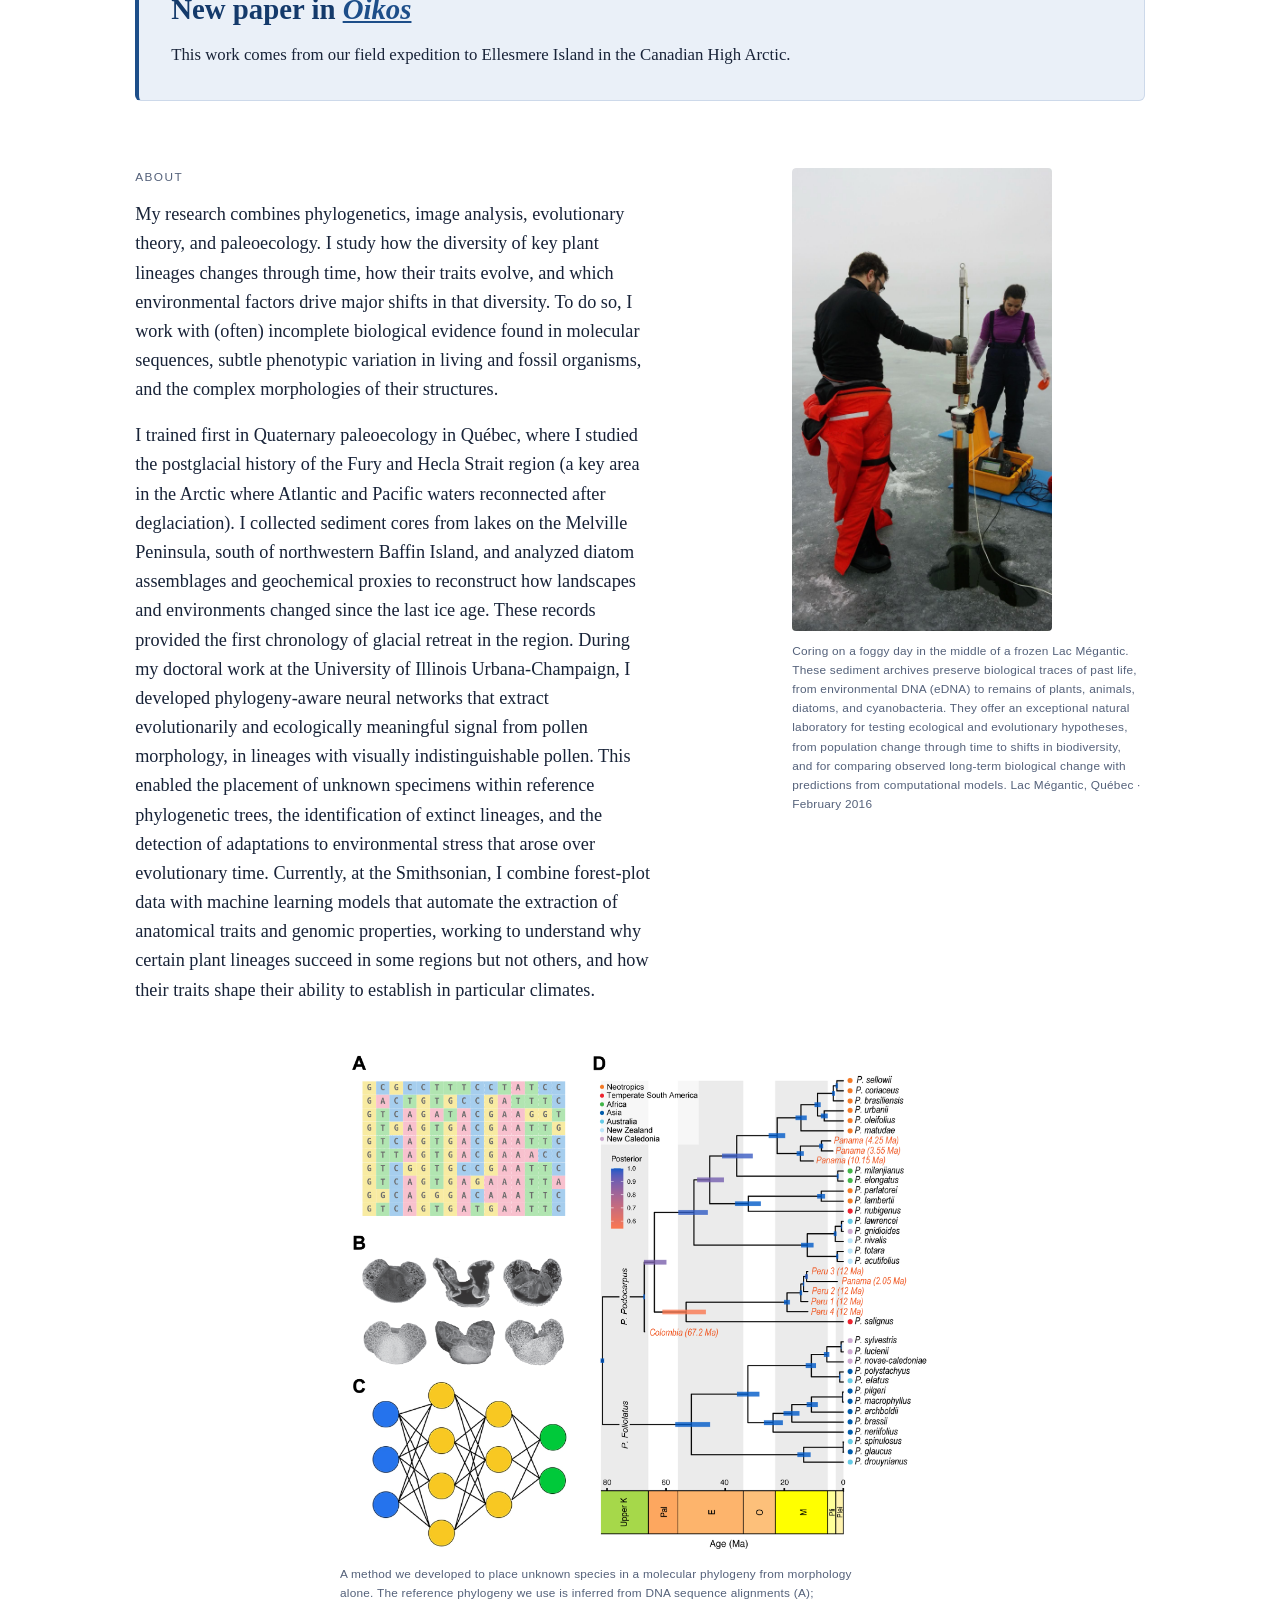
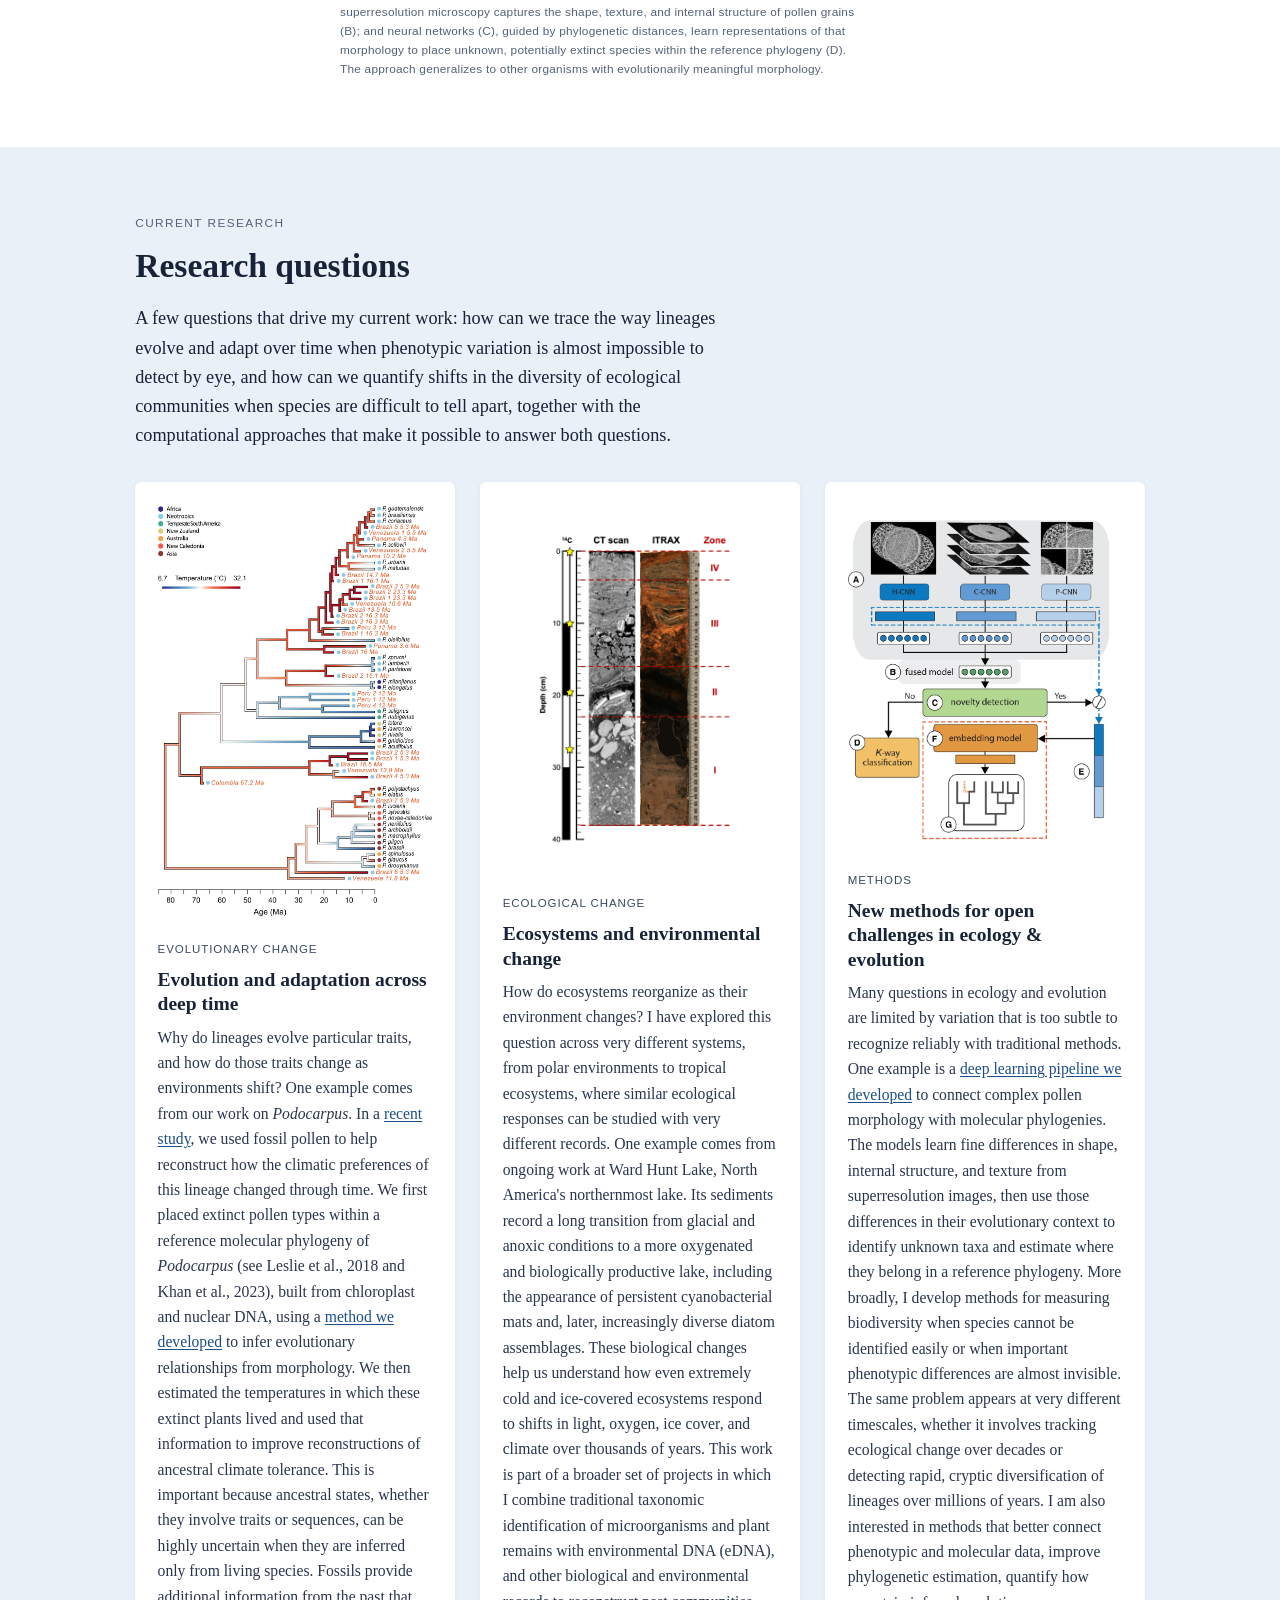
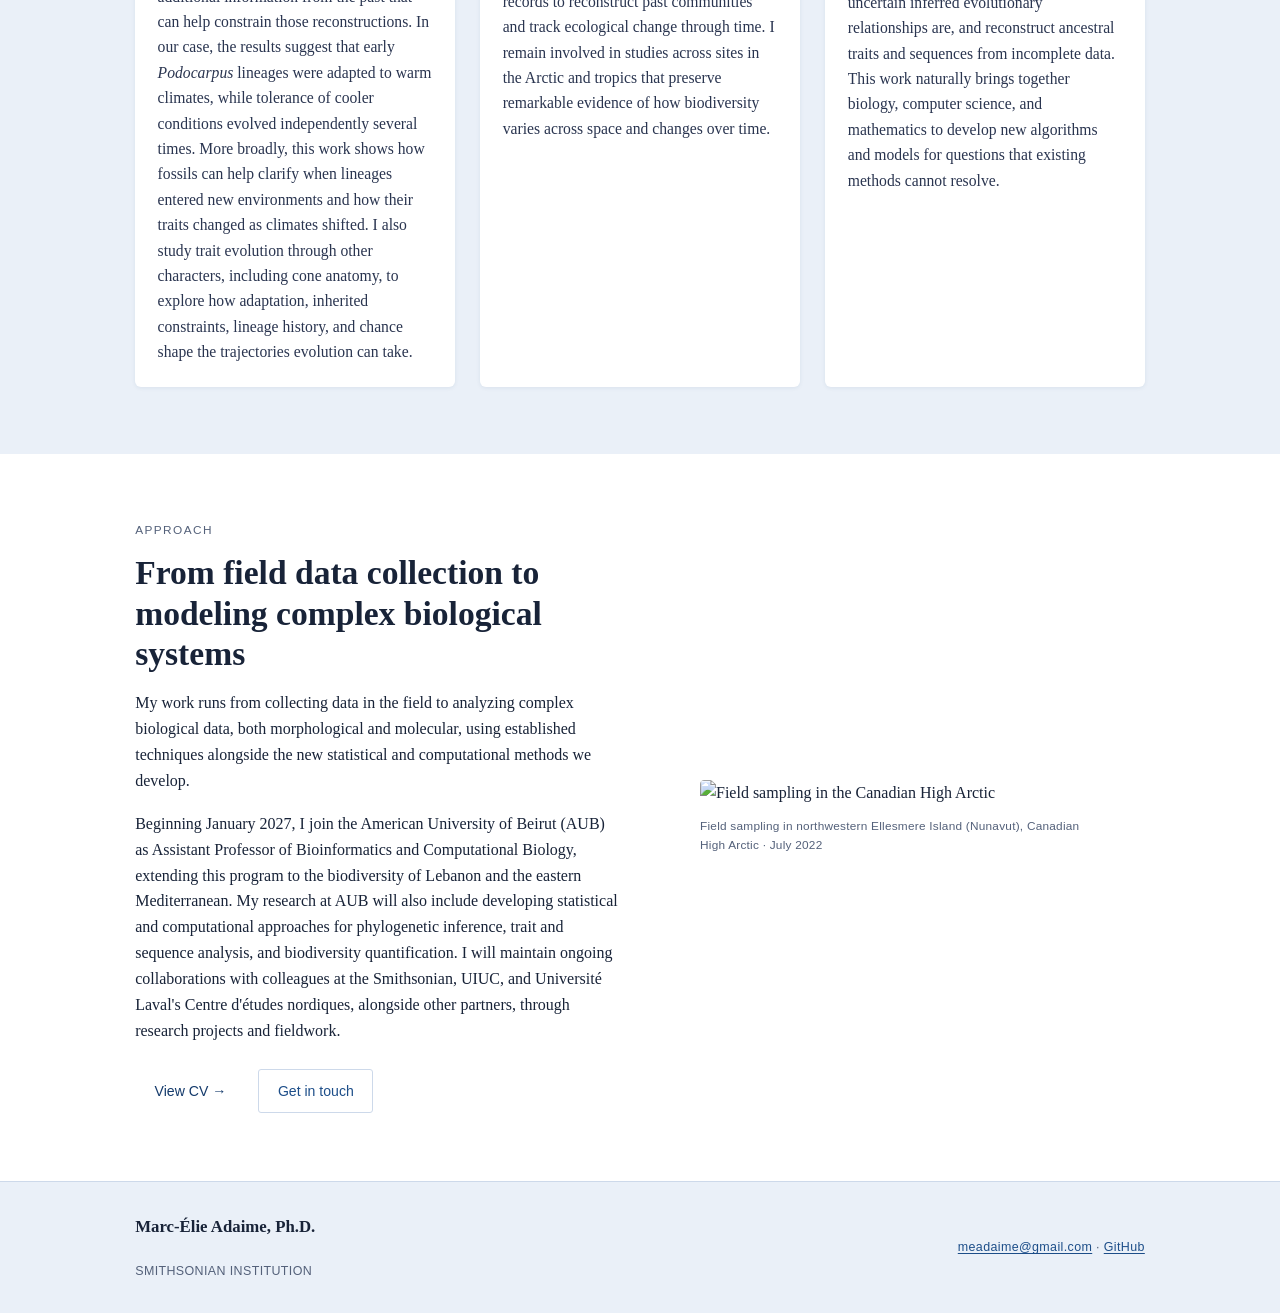
==== commit 06473550: "Update index.html" ====
--- a/index.html
+++ b/index.html
@@ -61,12 +61,12 @@
 <hr class="strata">
 
 <!-- NEWS -->
-<section class="news-section" aria-labelledby="news-title">
+<section class="news-section" aria-label="News">
   <div class="wrap">
     <article class="news-card">
-      <p class="eyebrow">News: <time datetime="2026-10">October 2026</time></p>
-
-      <h2 id="news-title">
+      <p class="eyebrow">News</p>
+
+      <h2>
         Our paper is now published in
         <a href="https://www.pnas.org/doi/abs/10.1073/pnas.2607372123"
            target="_blank"
@@ -84,6 +84,17 @@
            rel="noopener noreferrer">Carl R. Woese Institute for Genomic Biology</a>,
         where a big part of this work was completed.
       </p>
+
+      <div style="margin-top:1.6rem">
+        <h2>
+          New paper in
+          <a href="https://nsojournals.onlinelibrary.wiley.com/doi/10.1002/oik.11817"
+             target="_blank"
+             rel="noopener noreferrer"><em>Oikos</em></a>
+        </h2>
+
+        <p class="news-copy">This work comes from our field expedition to Ellesmere Island in the Canadian High Arctic.</p>
+      </div>
     </article>
   </div>
 </section>
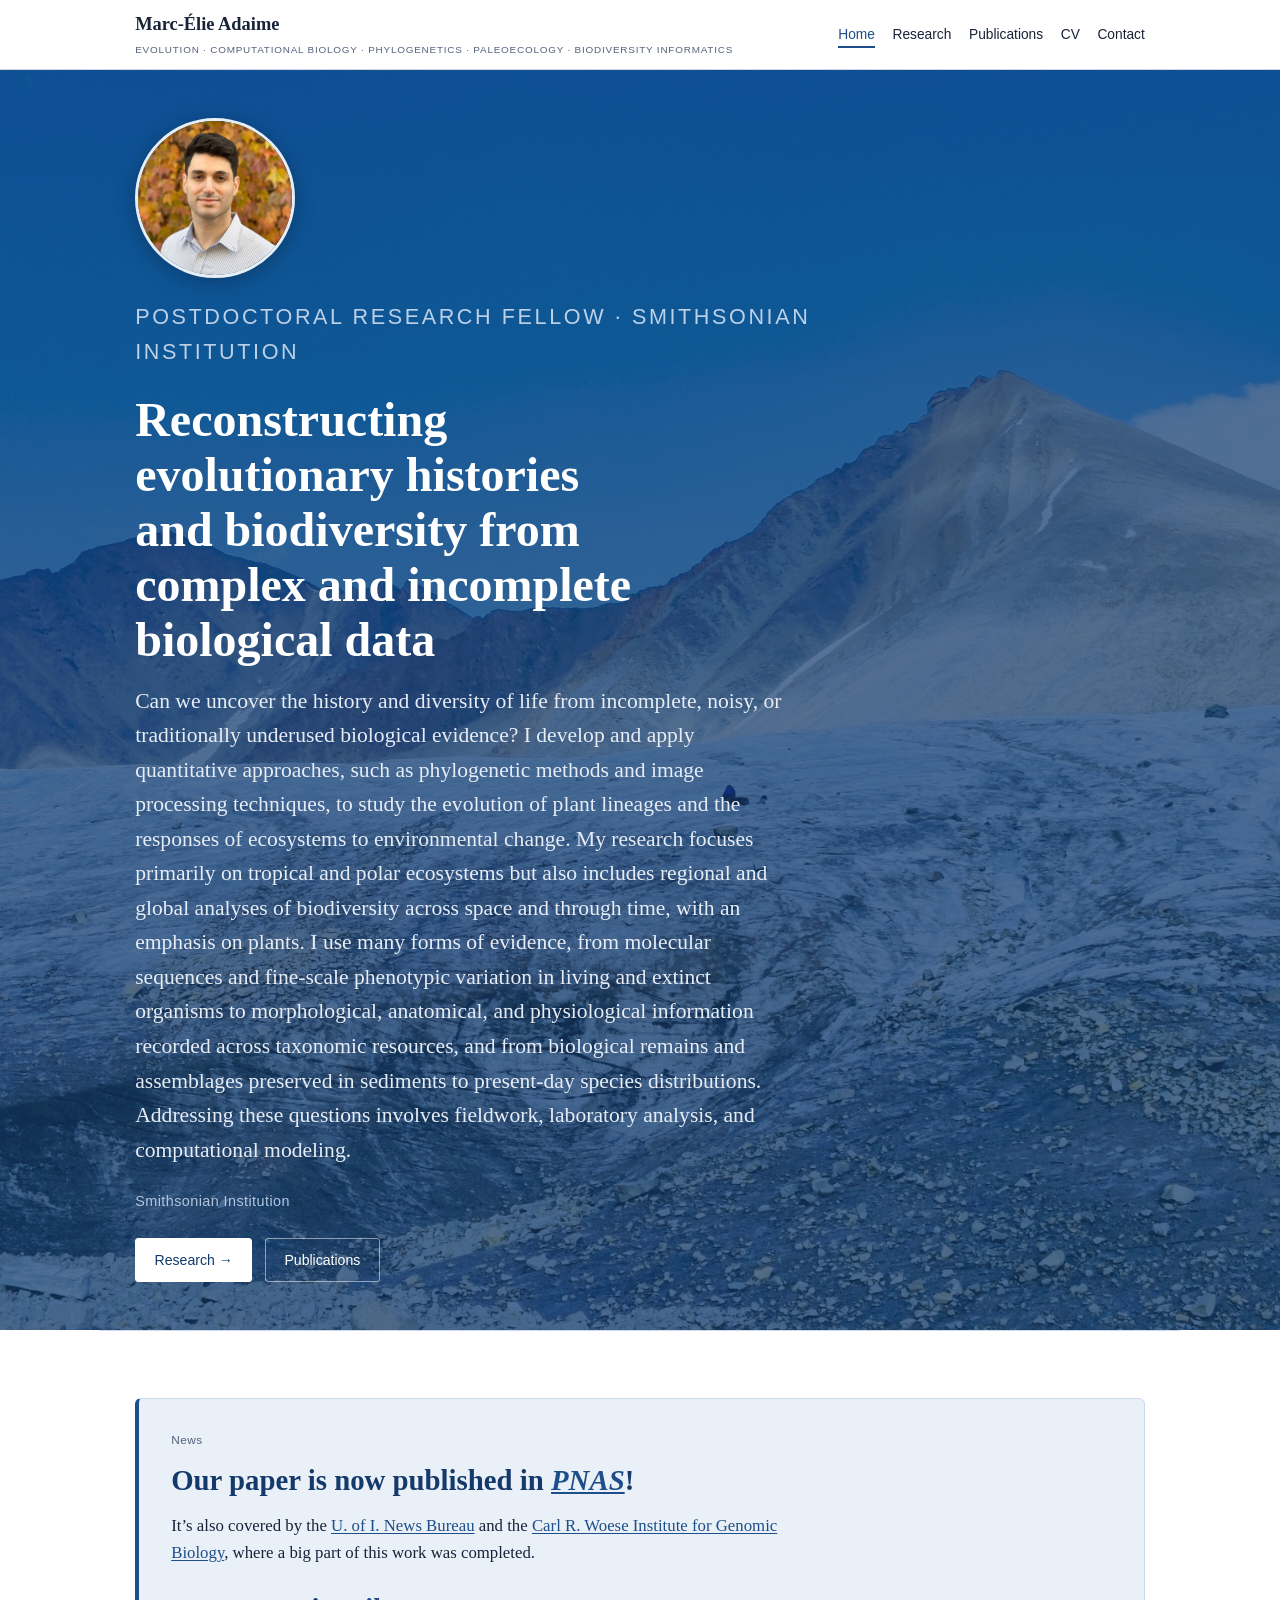
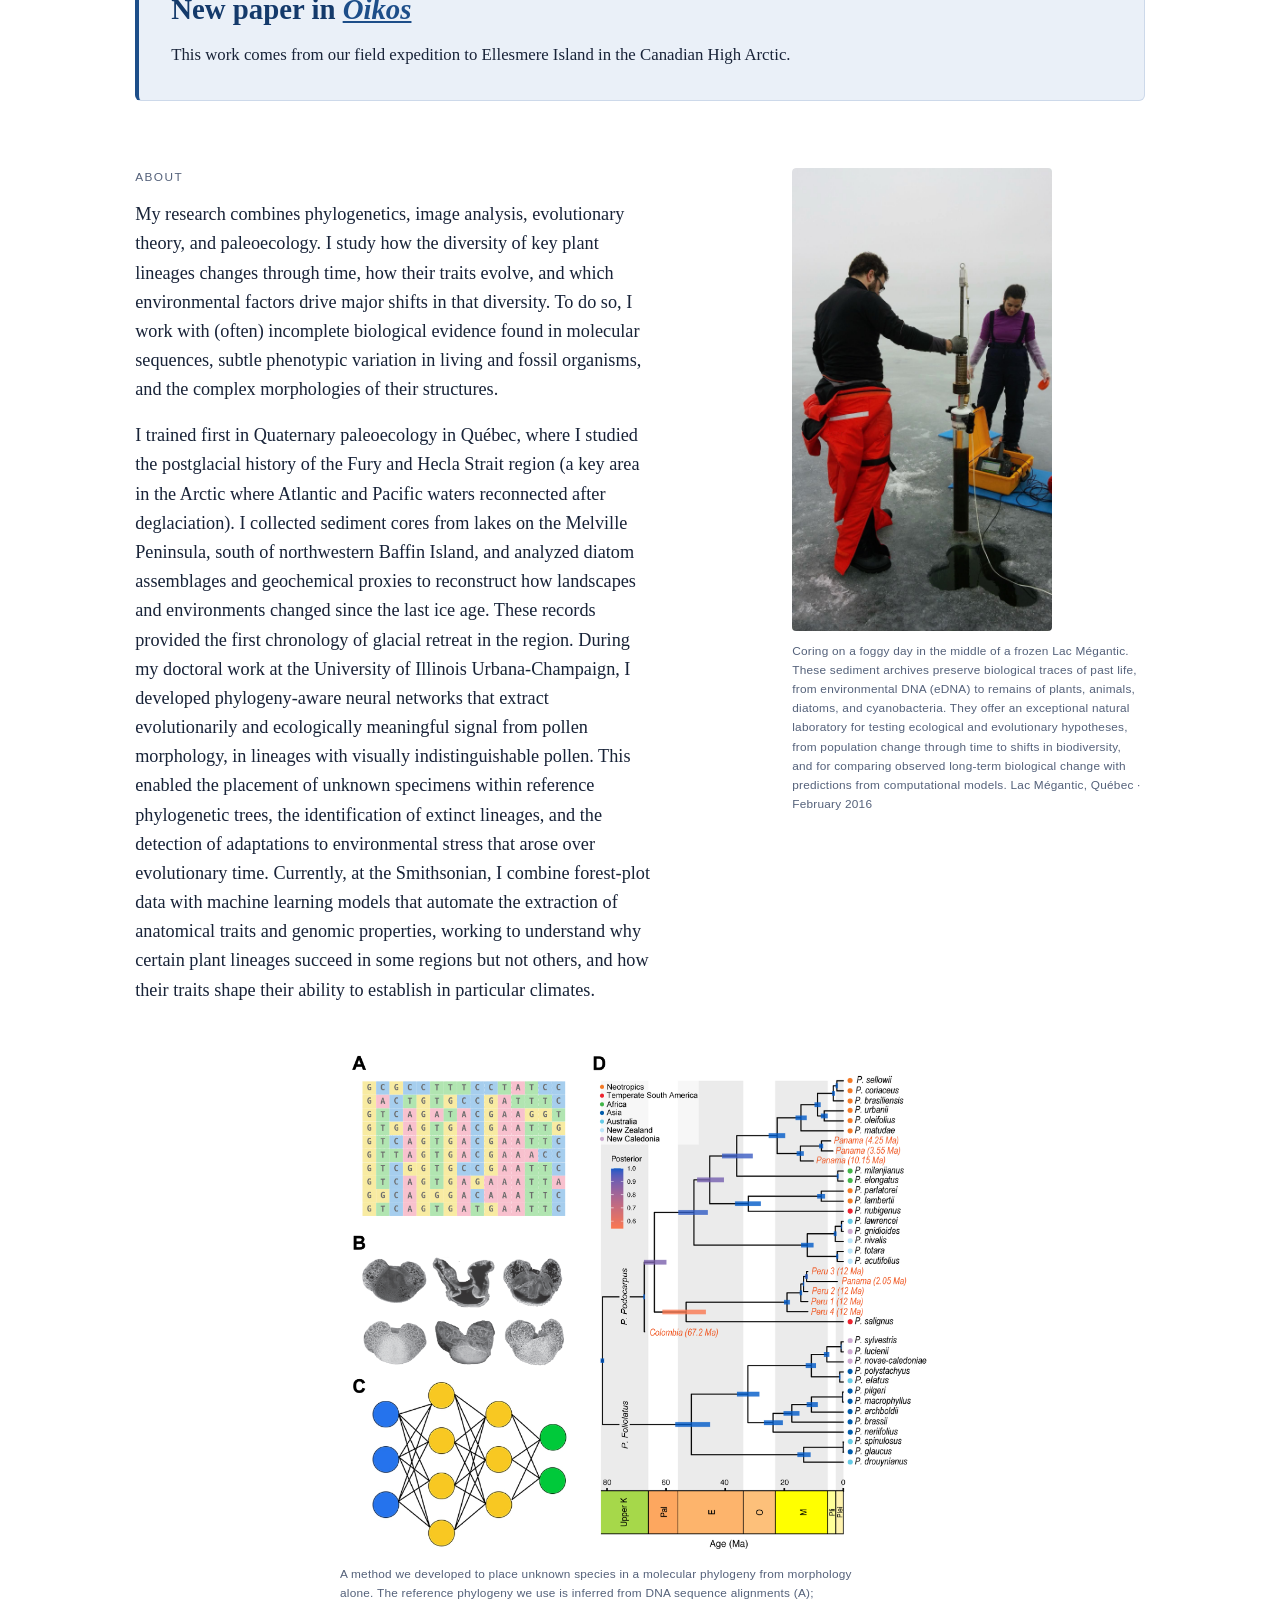
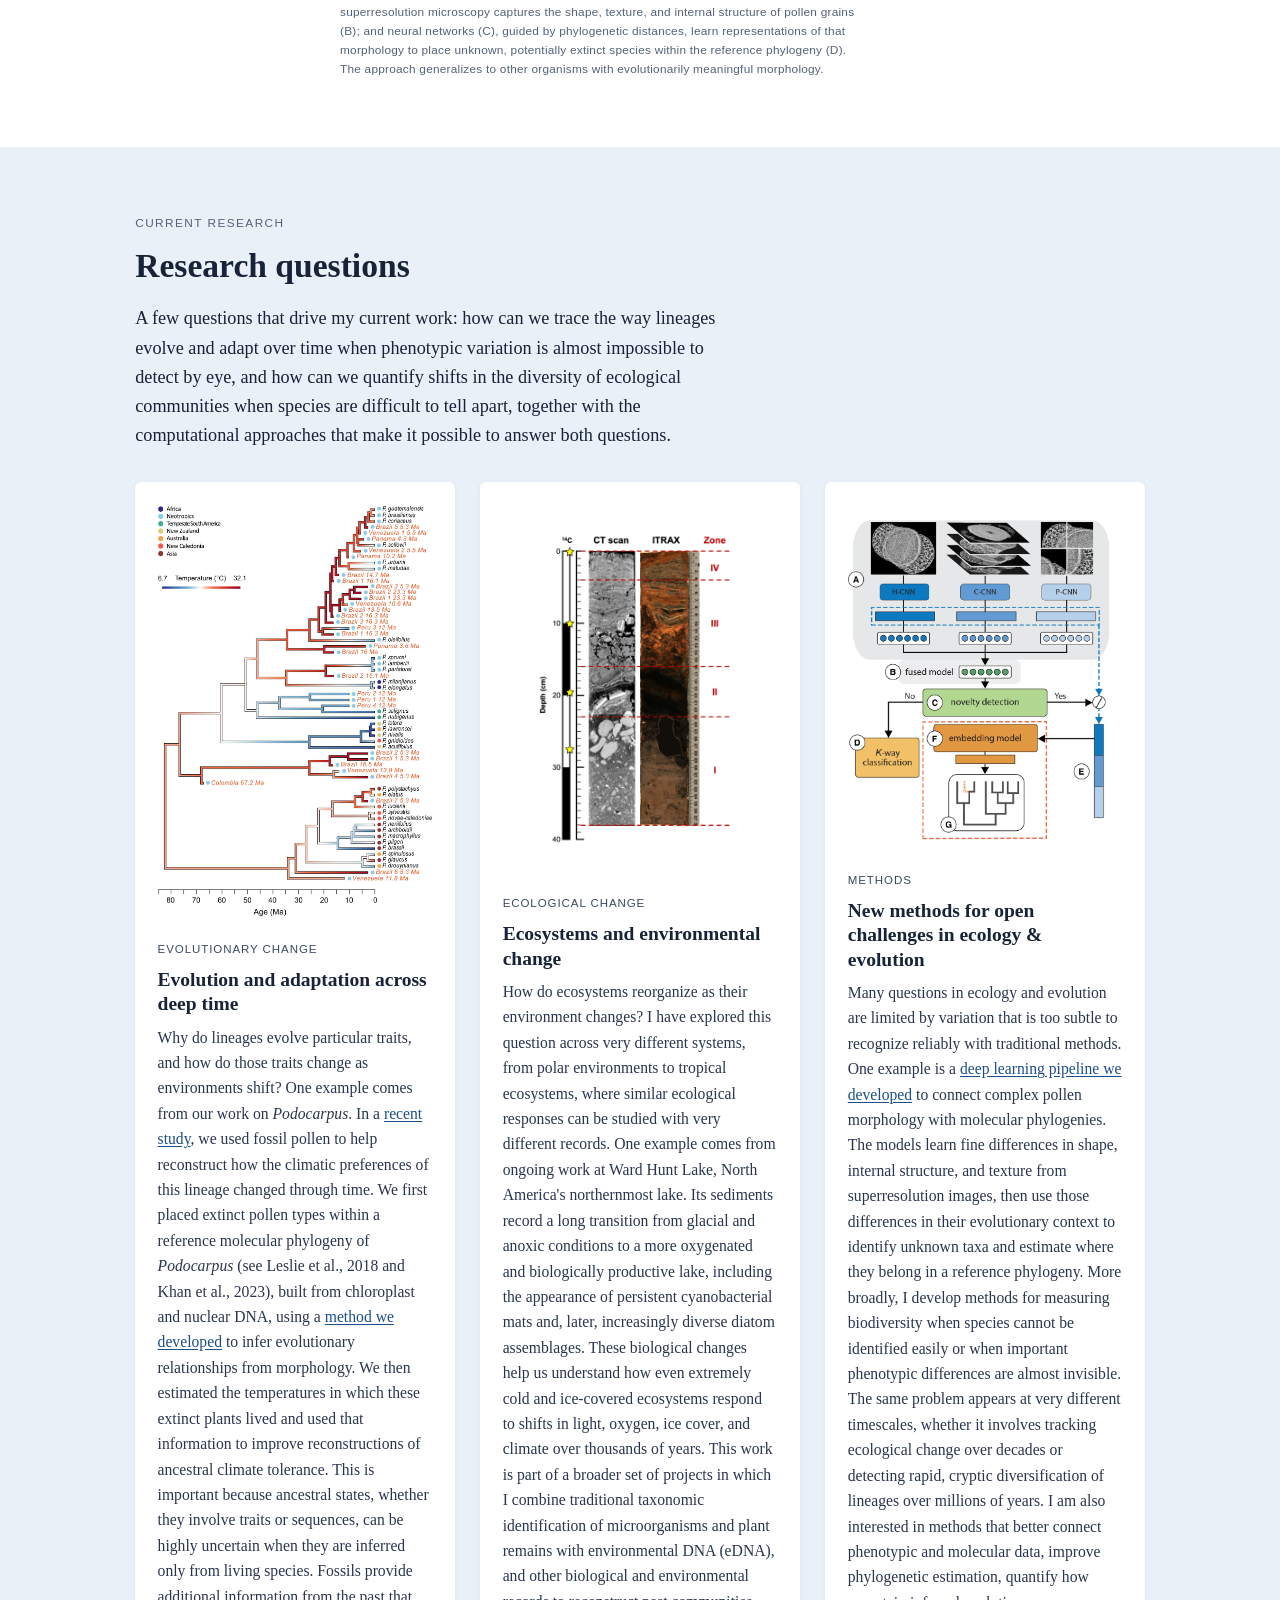
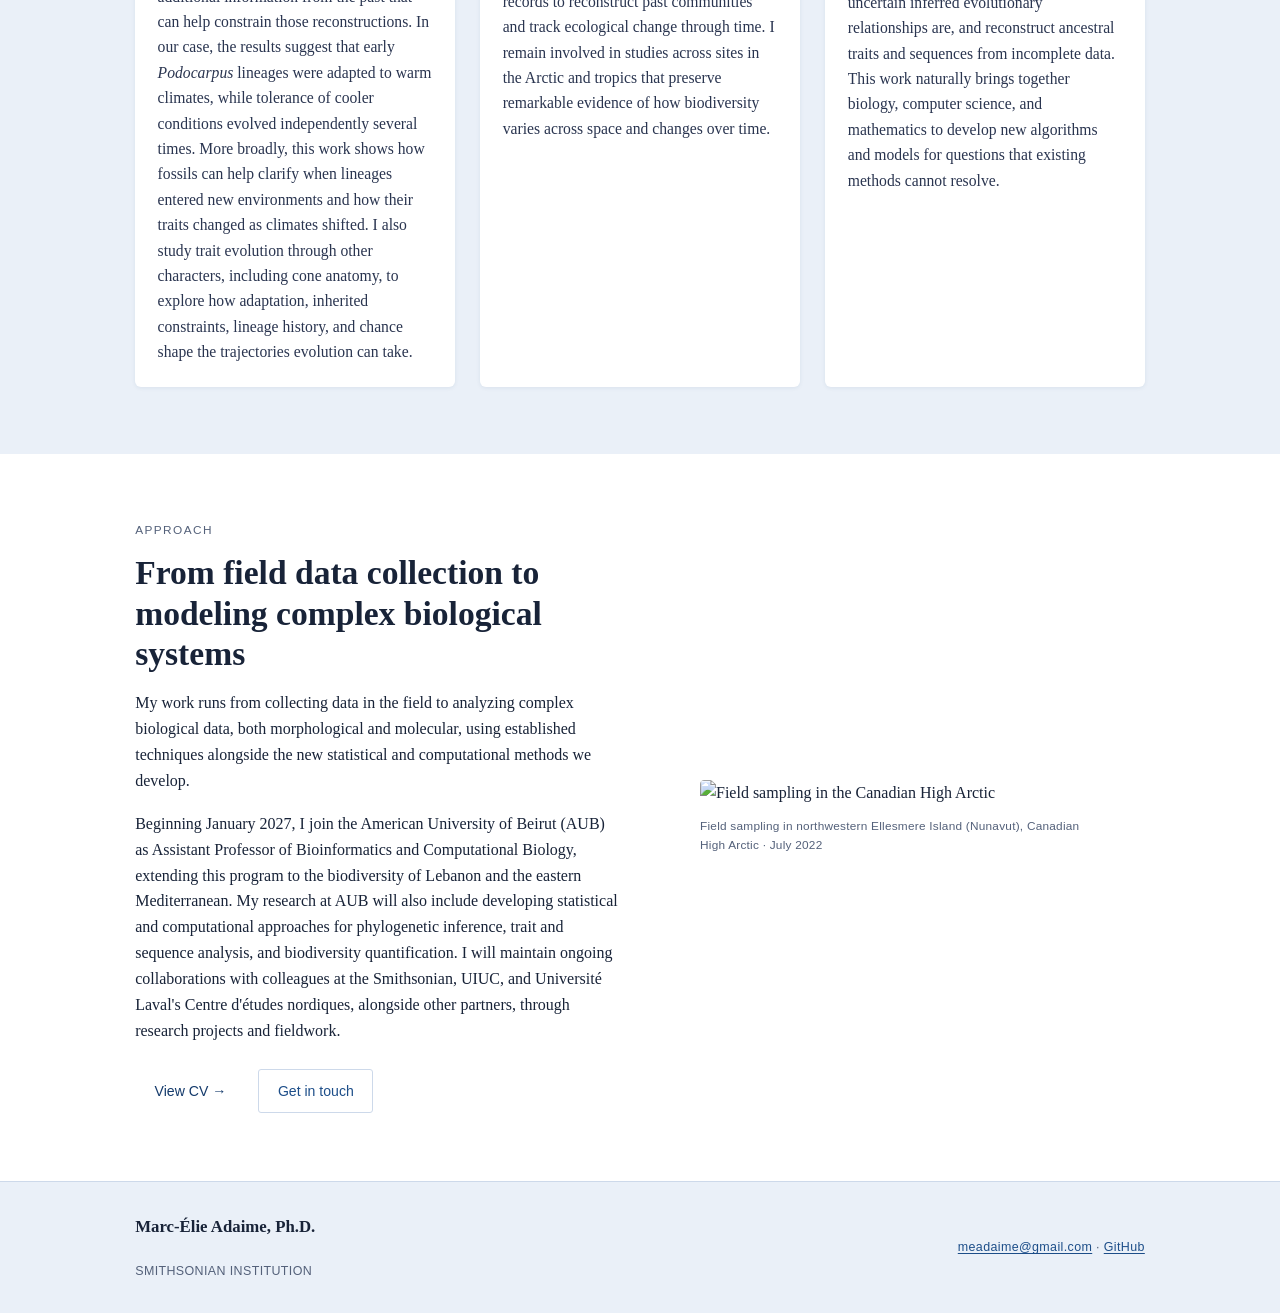
==== commit 1fc38782: "Update index.html" ====
--- a/index.html
+++ b/index.html
@@ -52,7 +52,7 @@
     <p class="role">Smithsonian Institution</p>
 
     <div class="btn-row">
-      <a class="btn btn-primary" href="research.html">Explore the research →</a>
+      <a class="btn btn-primary" href="research.html">Research →</a>
       <a class="btn btn-ghost" href="publications.html">Publications</a>
     </div>
   </div>
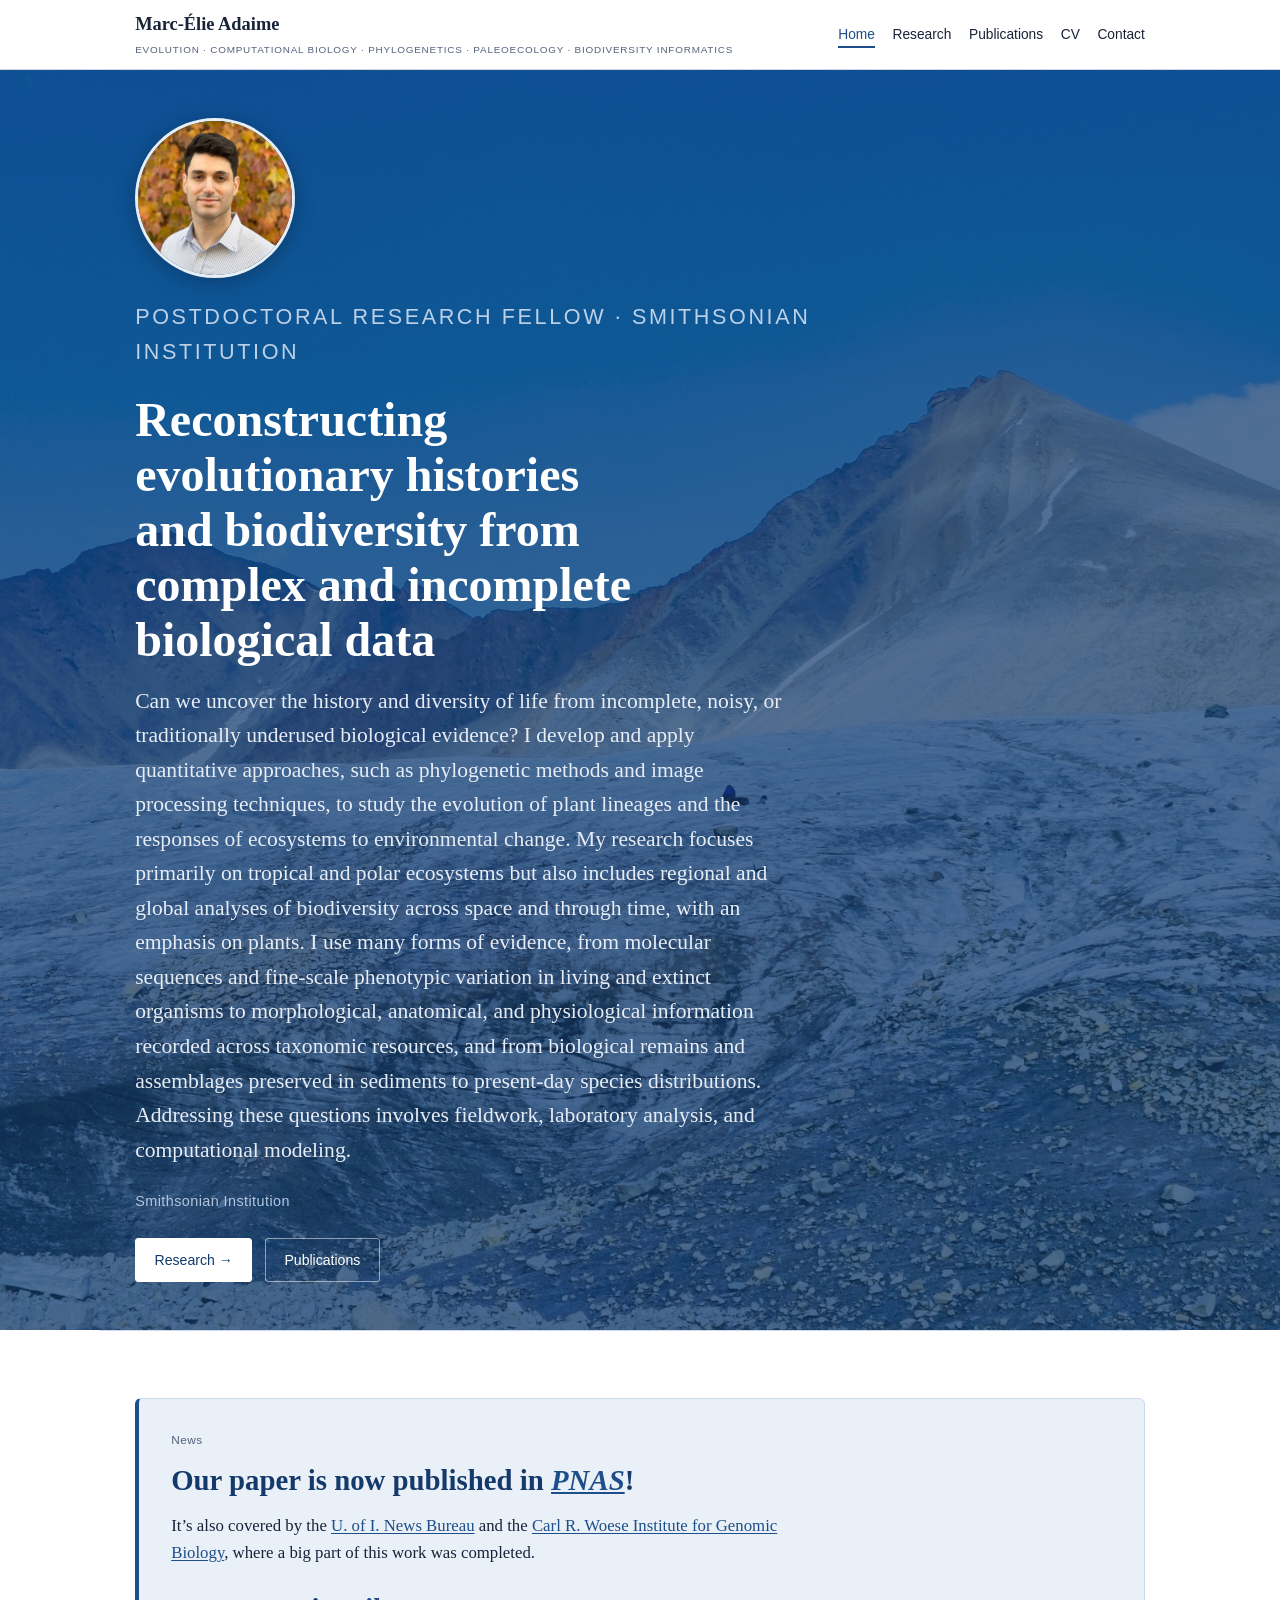
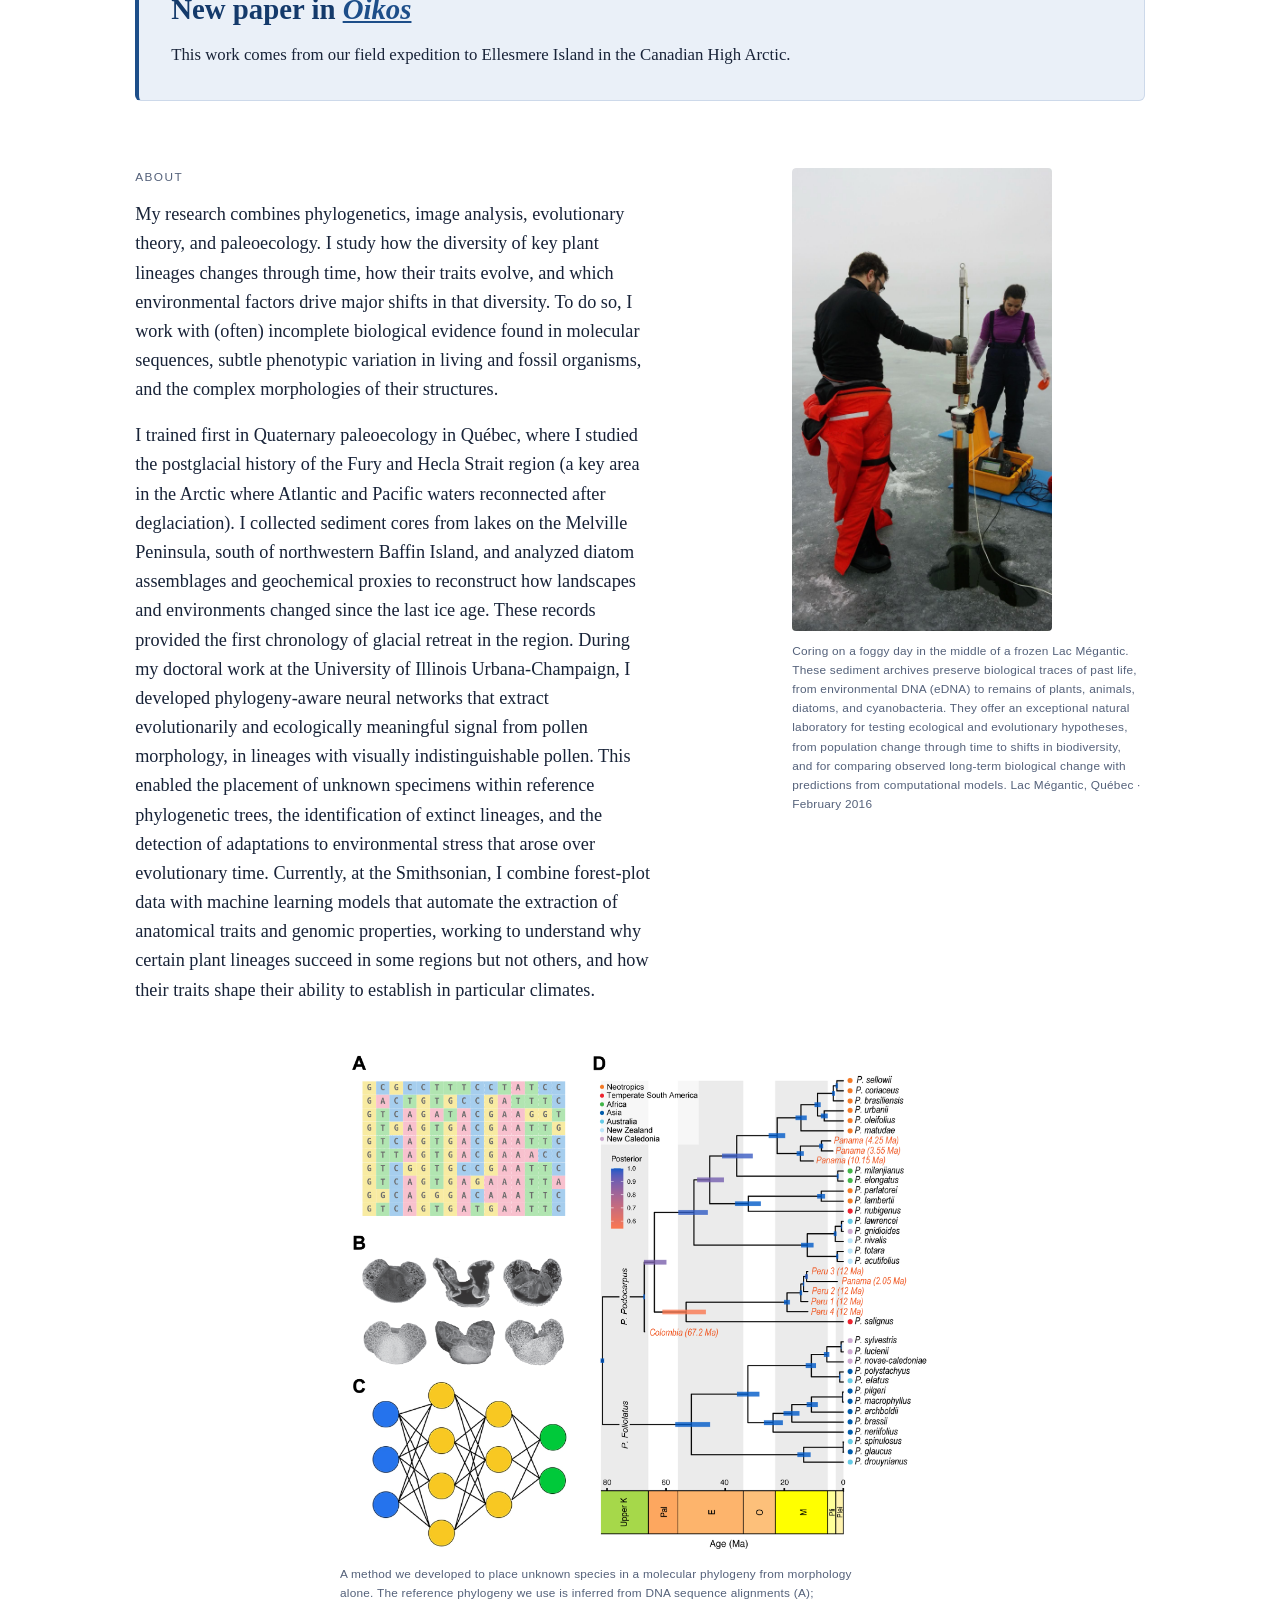
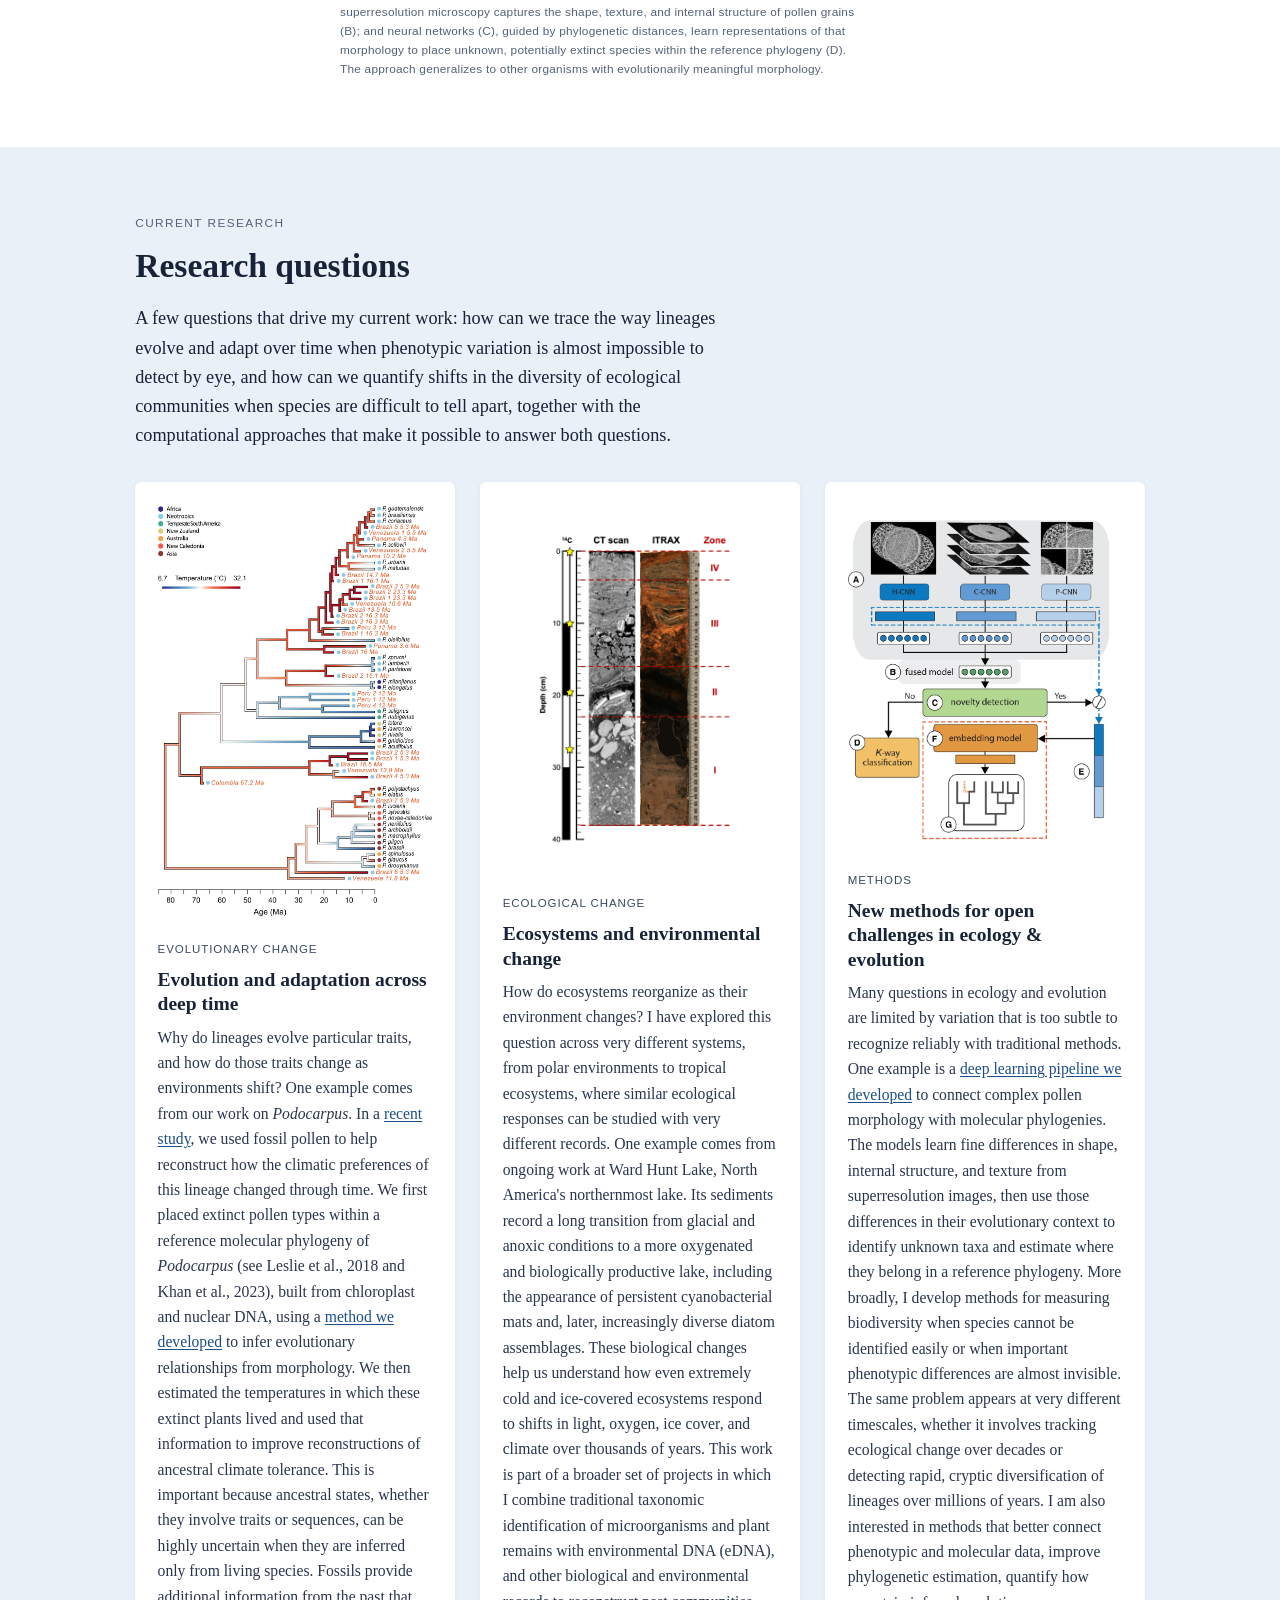
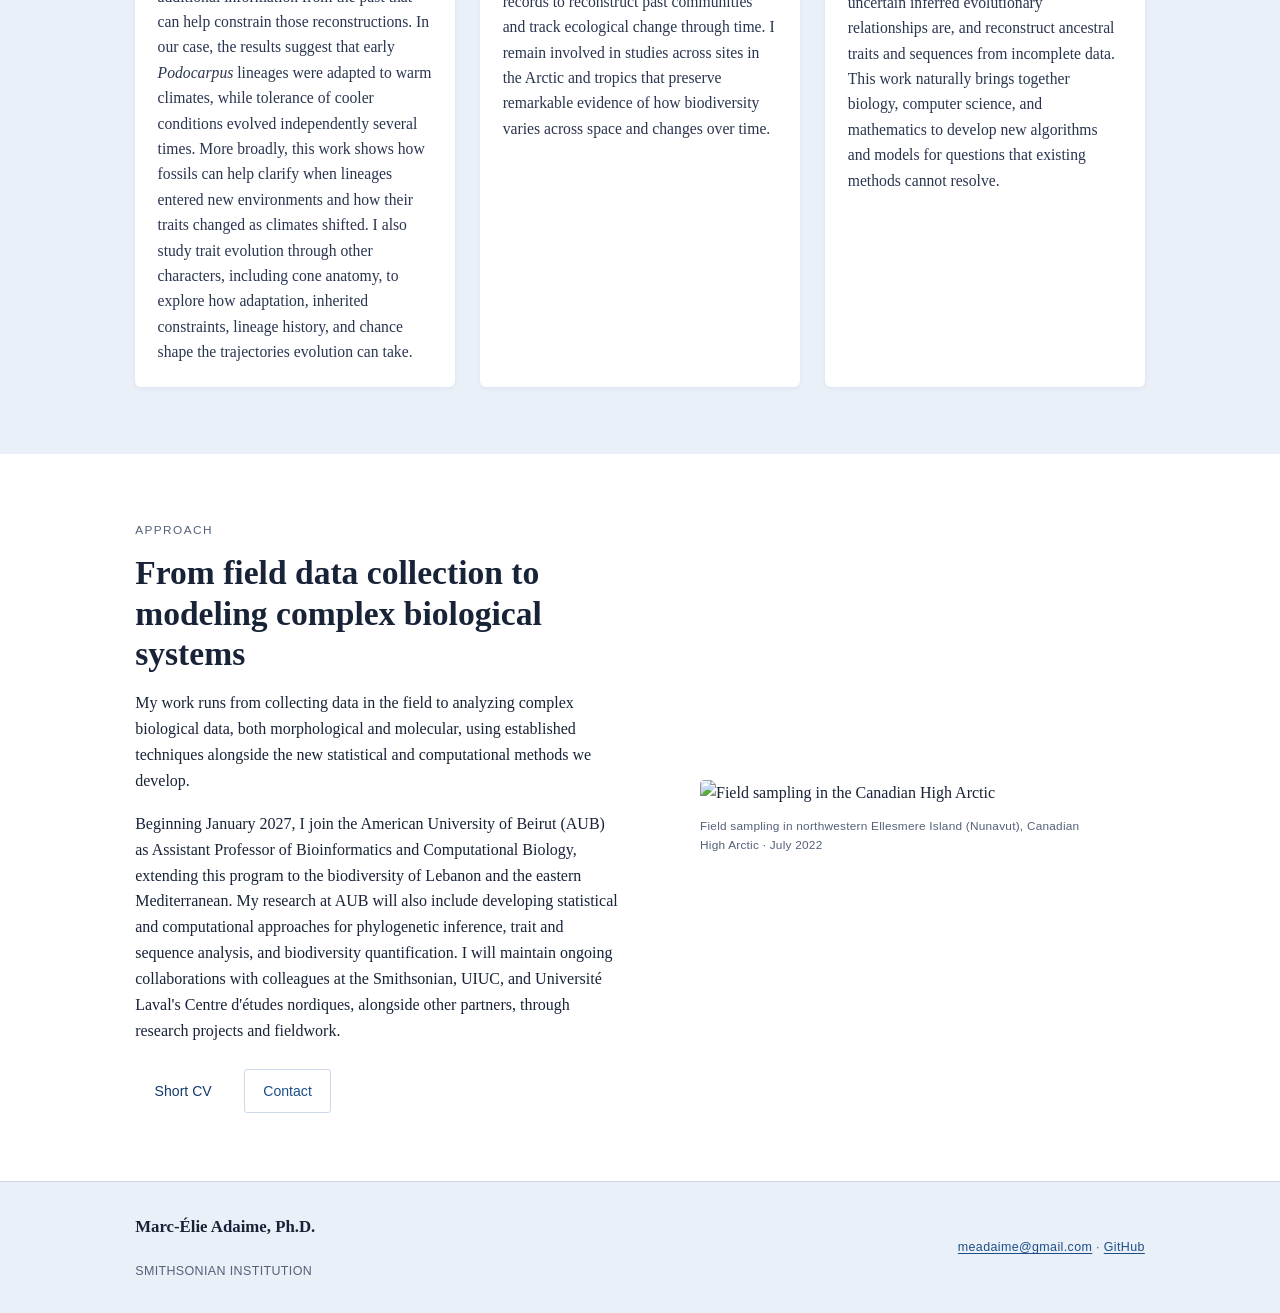
==== commit 07bd7494: "Update index.html" ====
--- a/index.html
+++ b/index.html
@@ -199,8 +199,8 @@
         </div>
 
         <div class="btn-row">
-          <a class="btn btn-primary" href="cv.html">View CV →</a>
-          <a class="btn btn-ghost" style="border-color:var(--line);color:var(--teal)" href="contact.html">Get in touch</a>
+          <a class="btn btn-primary" href="cv.html">Short CV</a>
+          <a class="btn btn-ghost" style="border-color:var(--line);color:var(--teal)" href="contact.html">Contact</a>
         </div>
       </div>
 
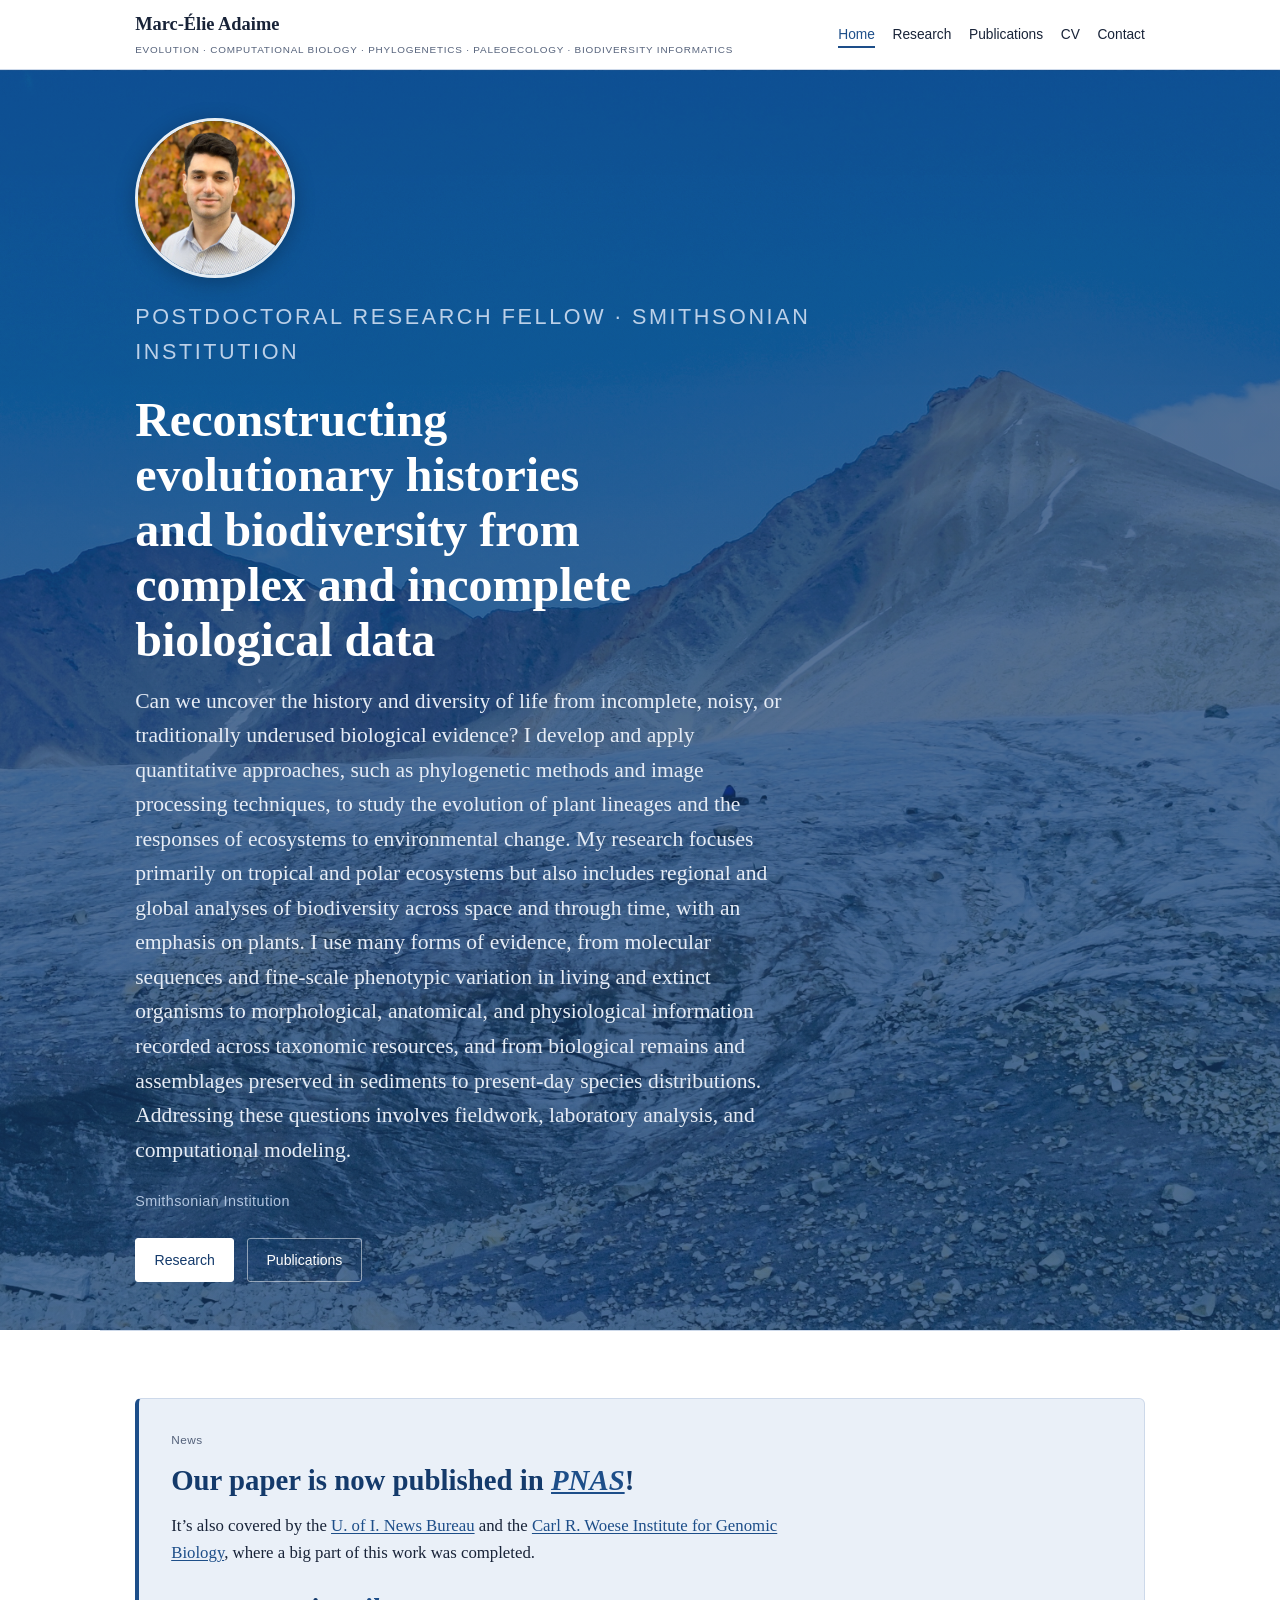
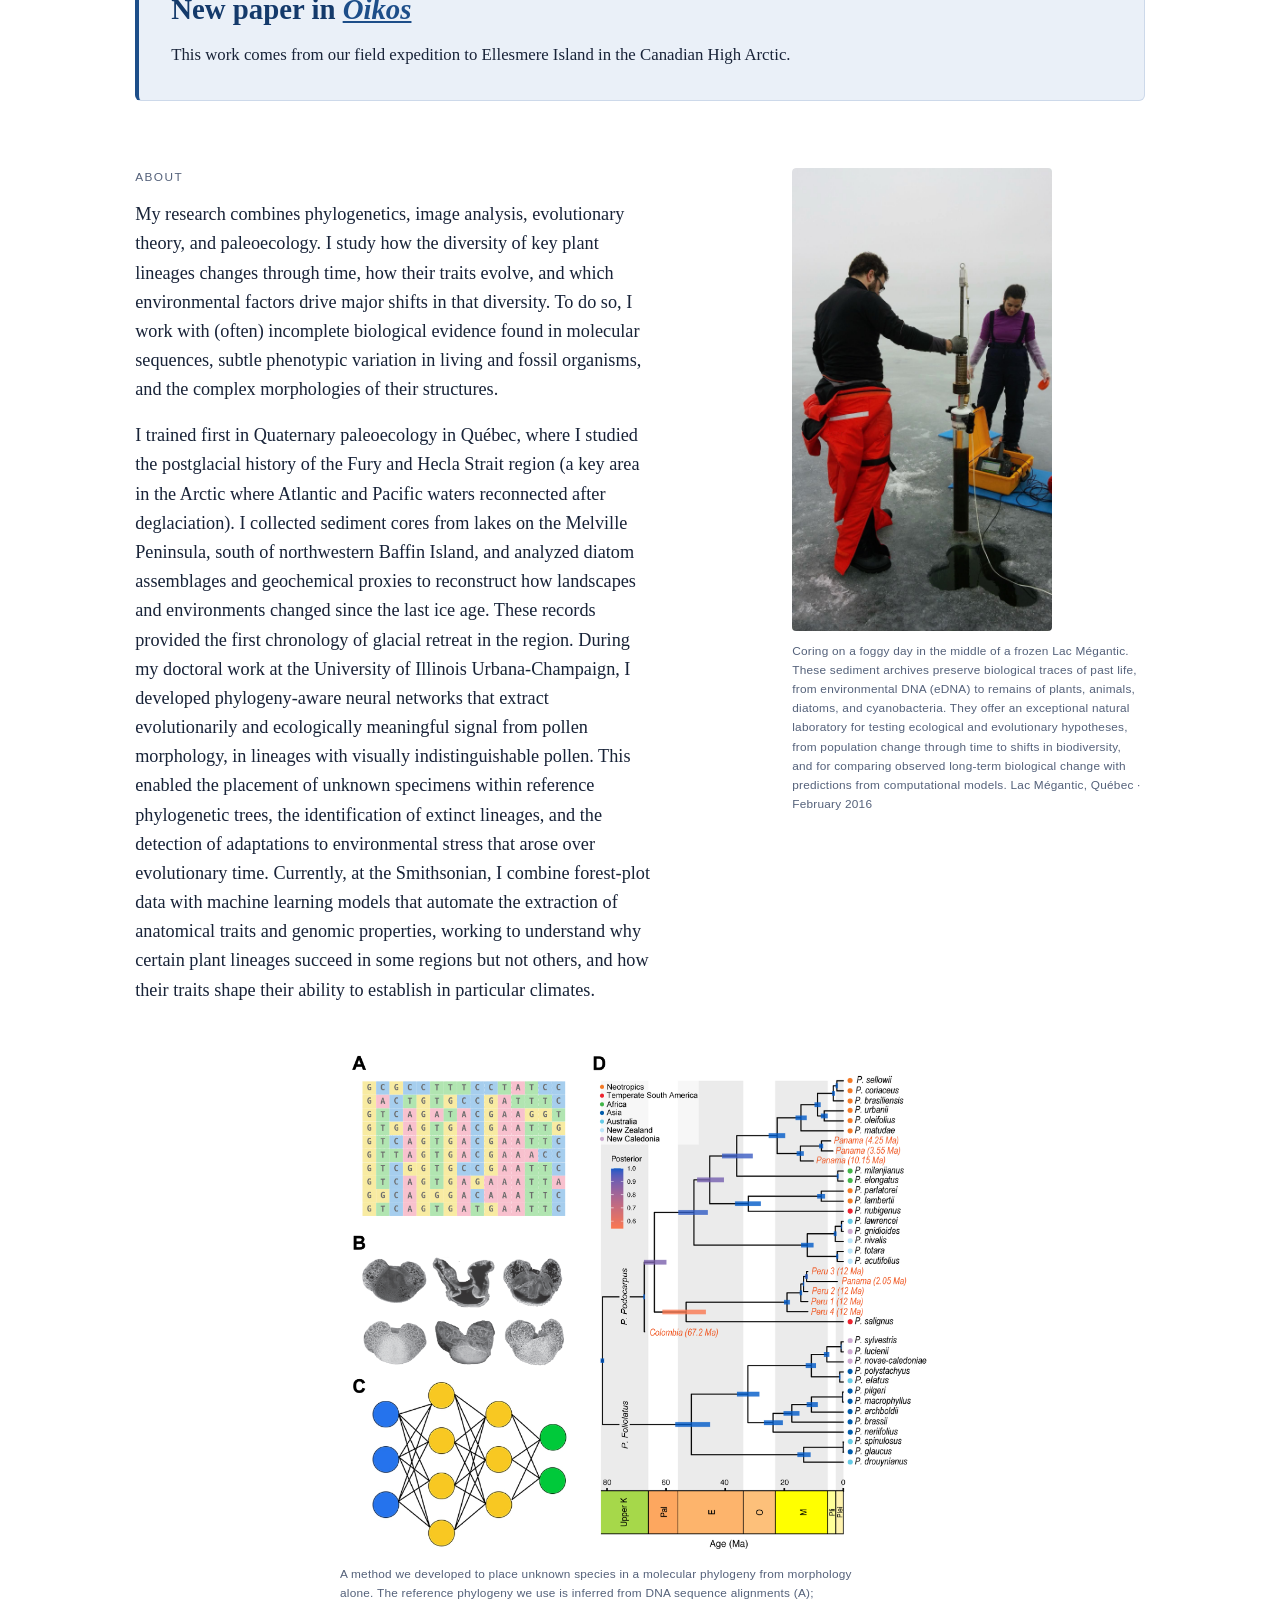
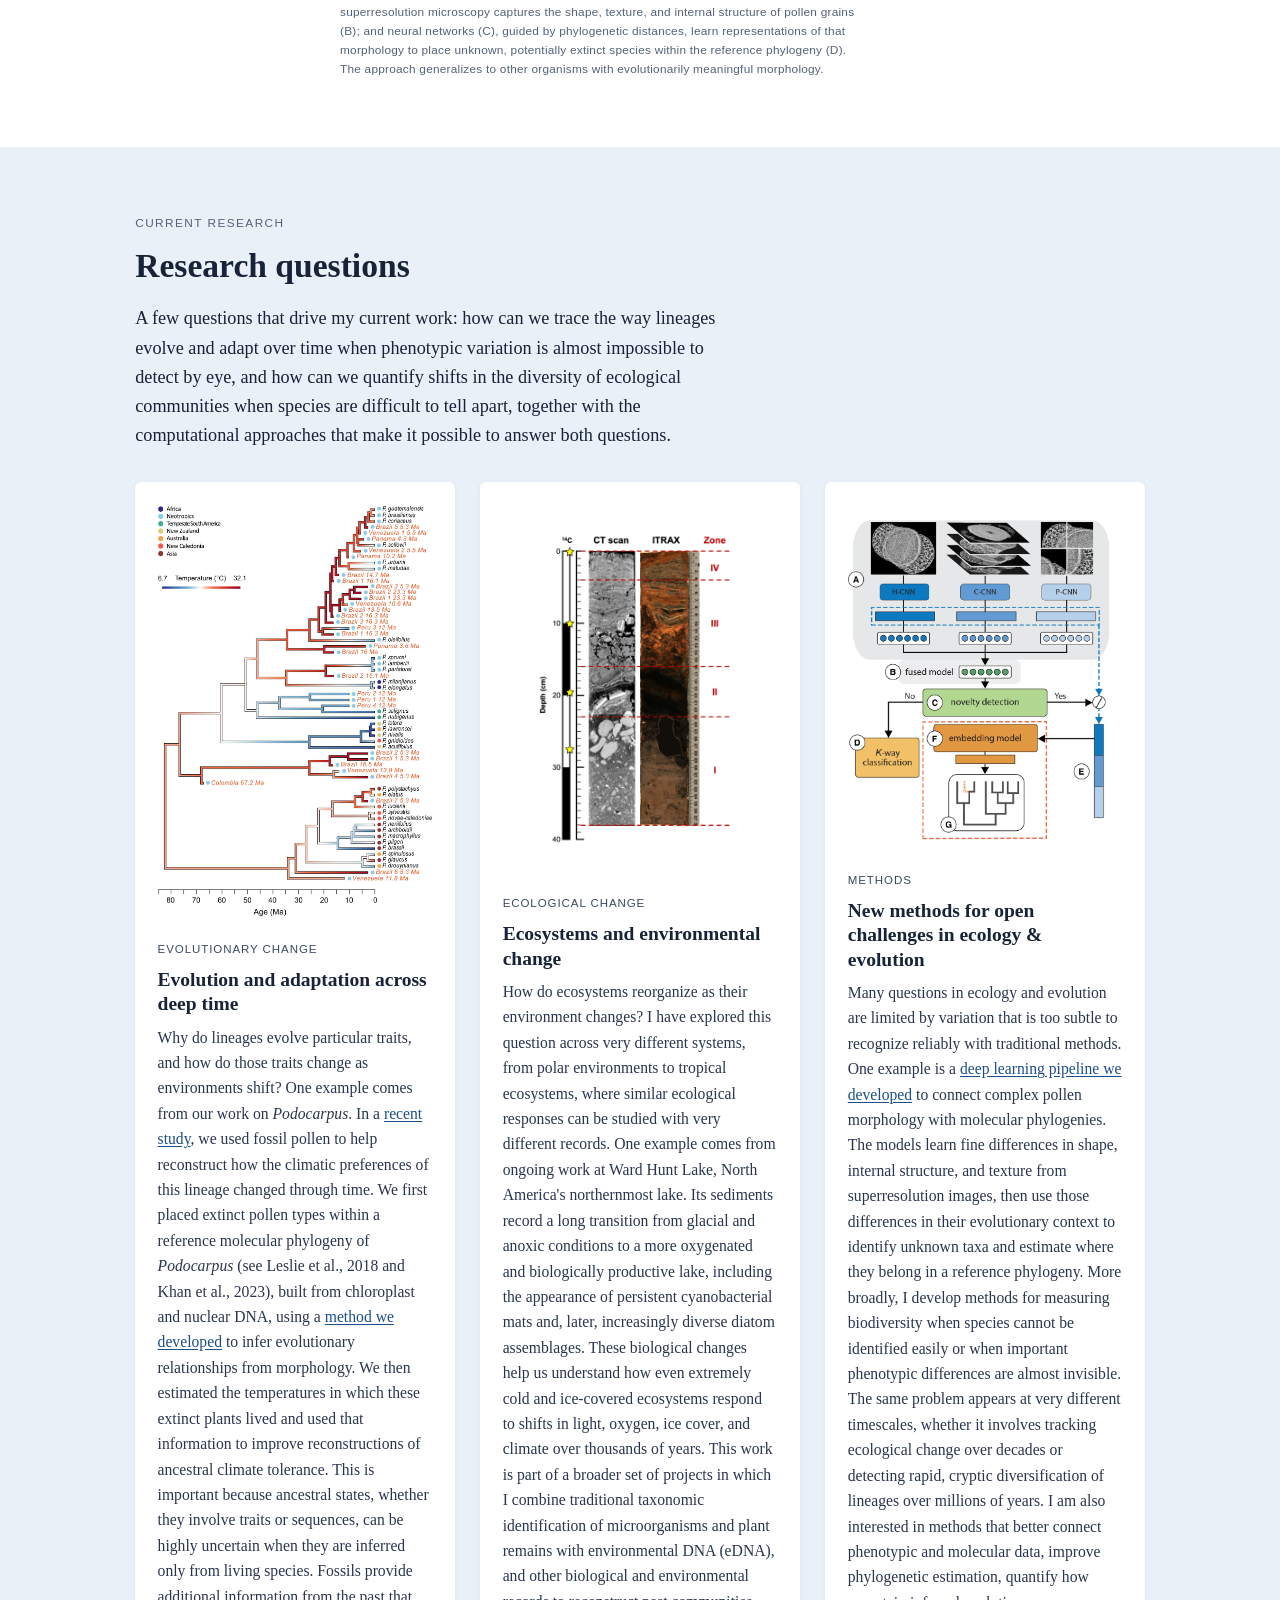
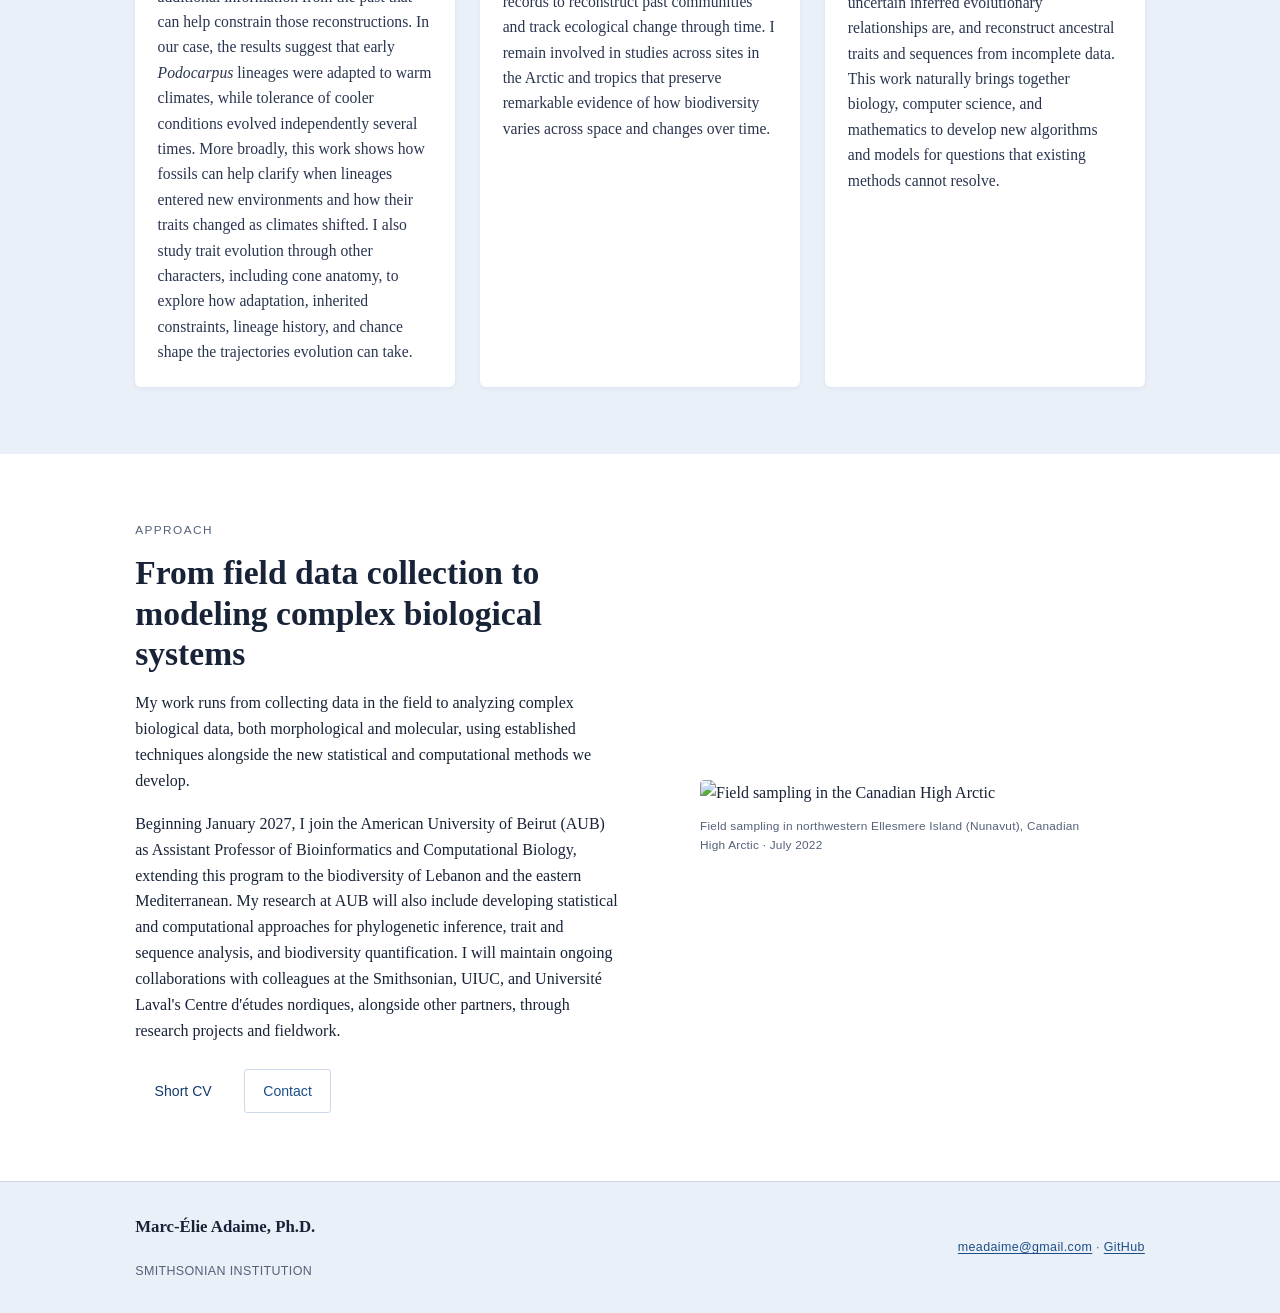
==== commit fa61213b: "Update index.html" ====
--- a/index.html
+++ b/index.html
@@ -52,7 +52,7 @@
     <p class="role">Smithsonian Institution</p>
 
     <div class="btn-row">
-      <a class="btn btn-primary" href="research.html">Research →</a>
+      <a class="btn btn-primary" href="research.html">Research</a>
       <a class="btn btn-ghost" href="publications.html">Publications</a>
     </div>
   </div>
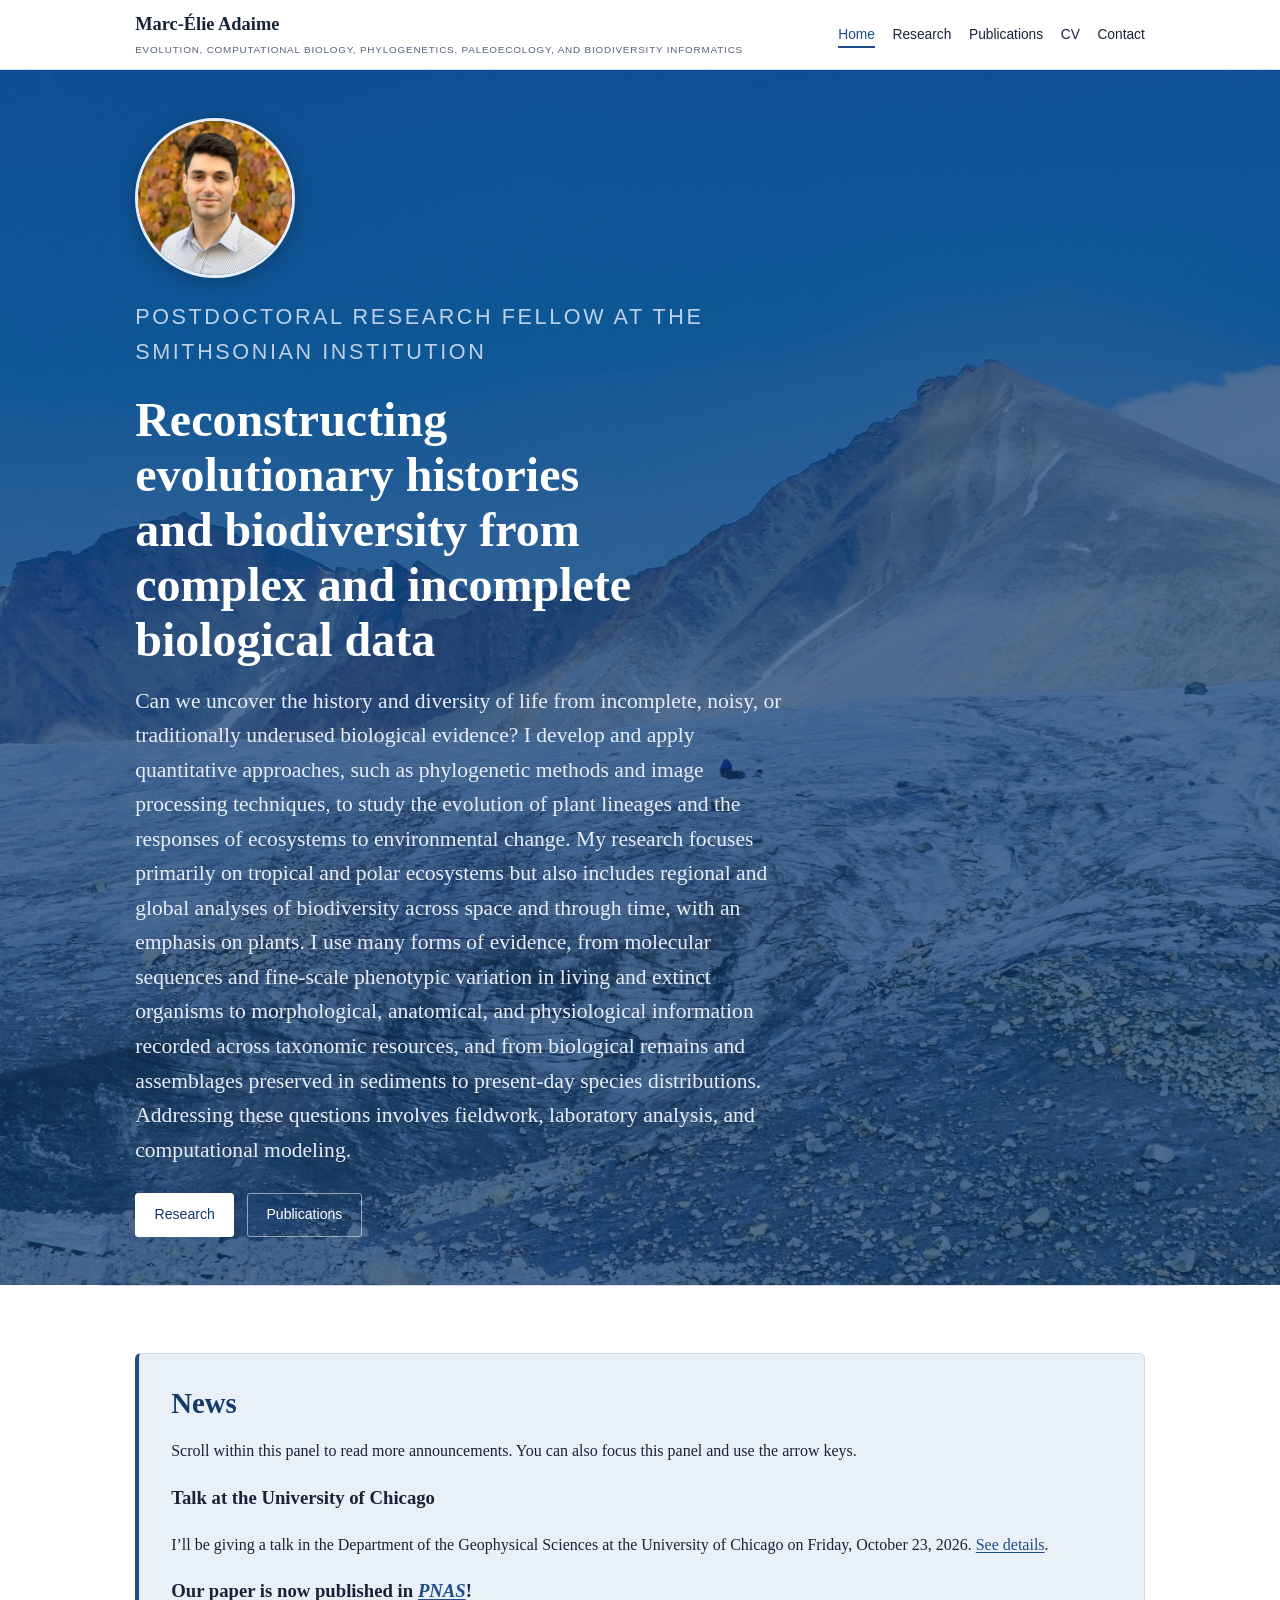
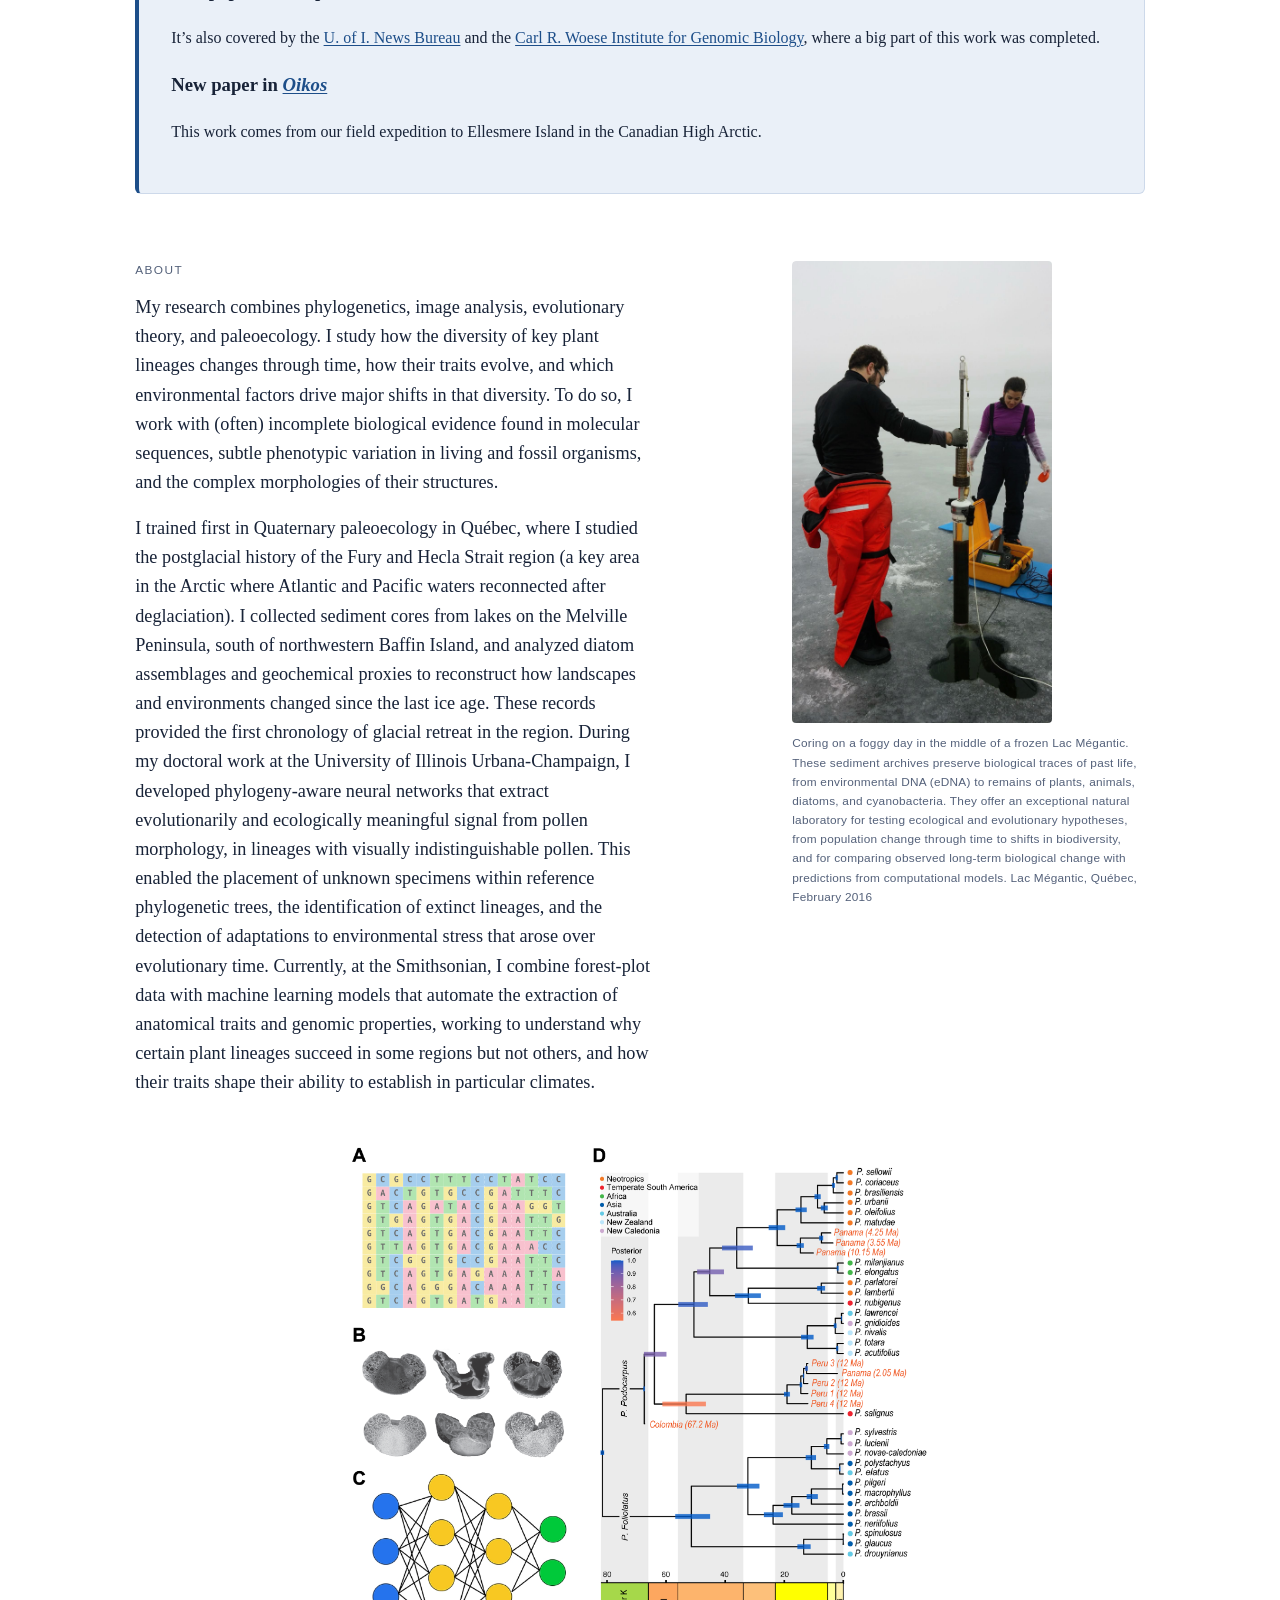
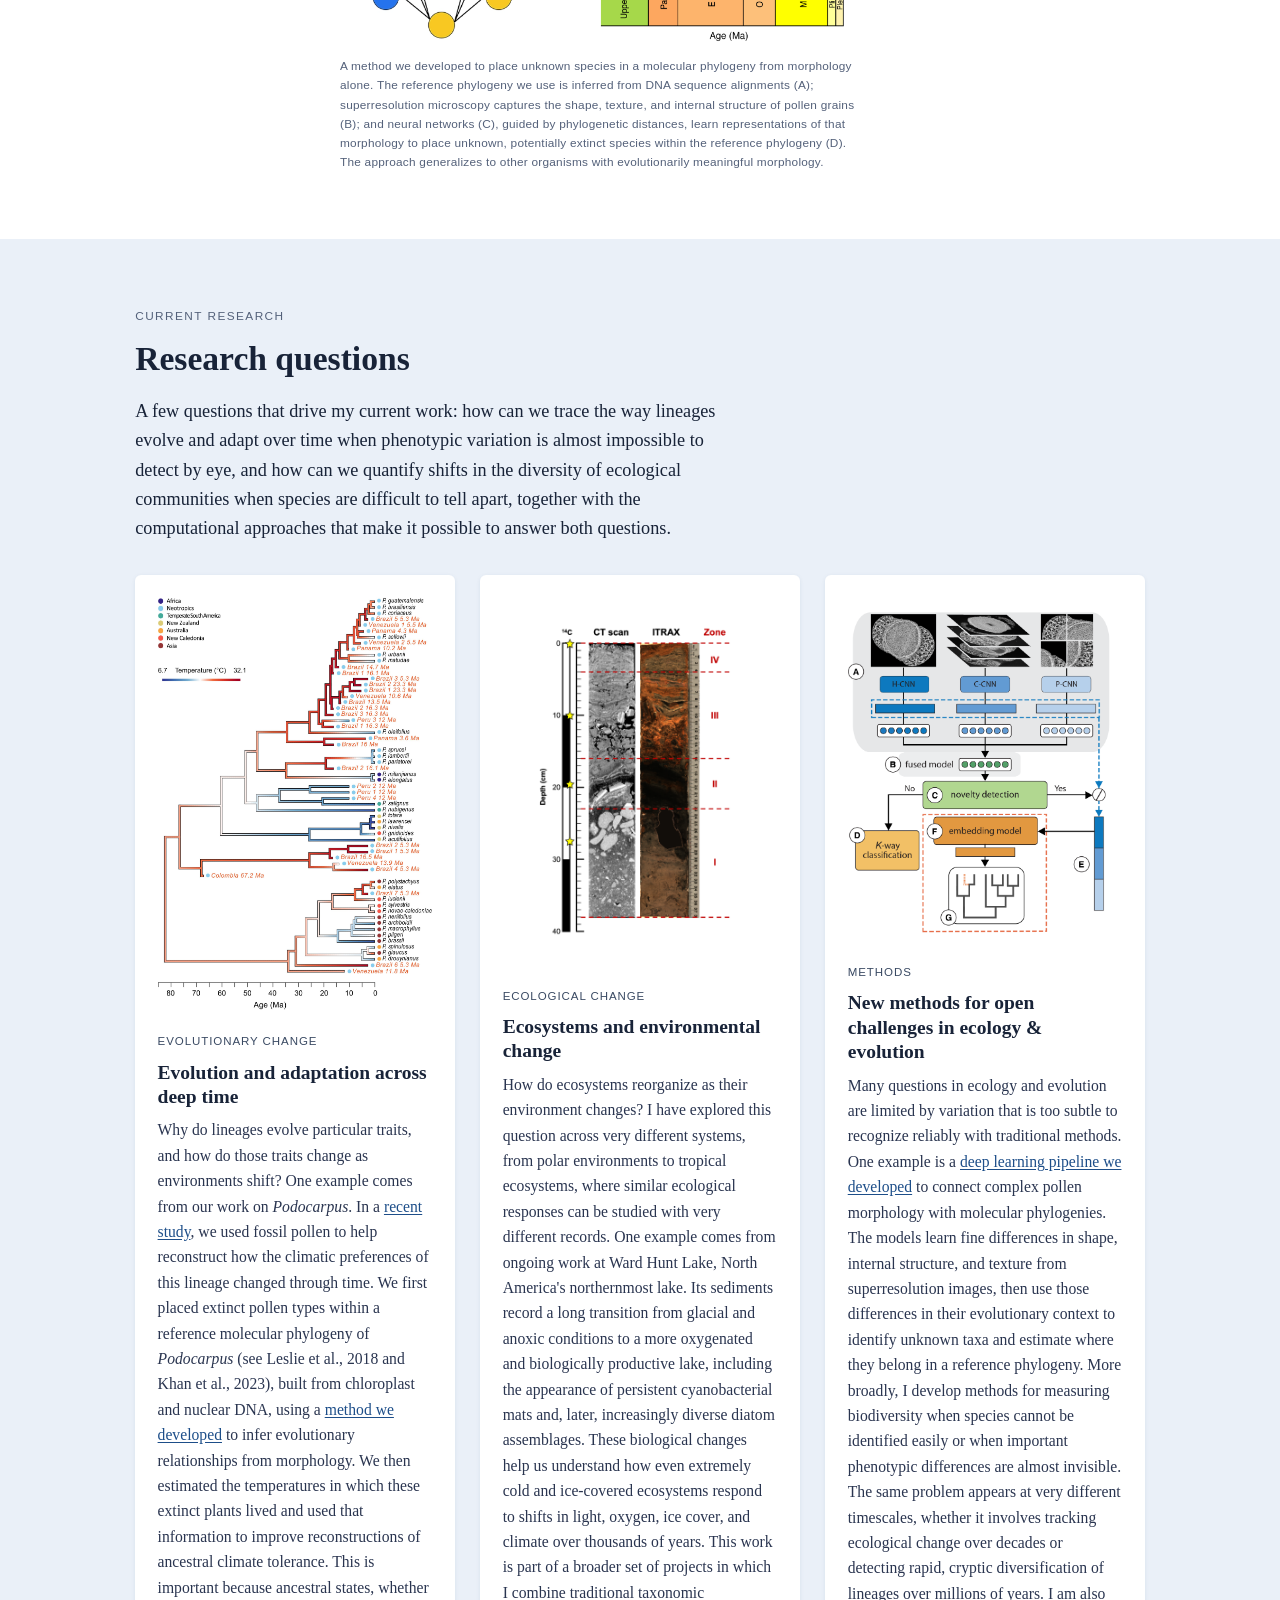
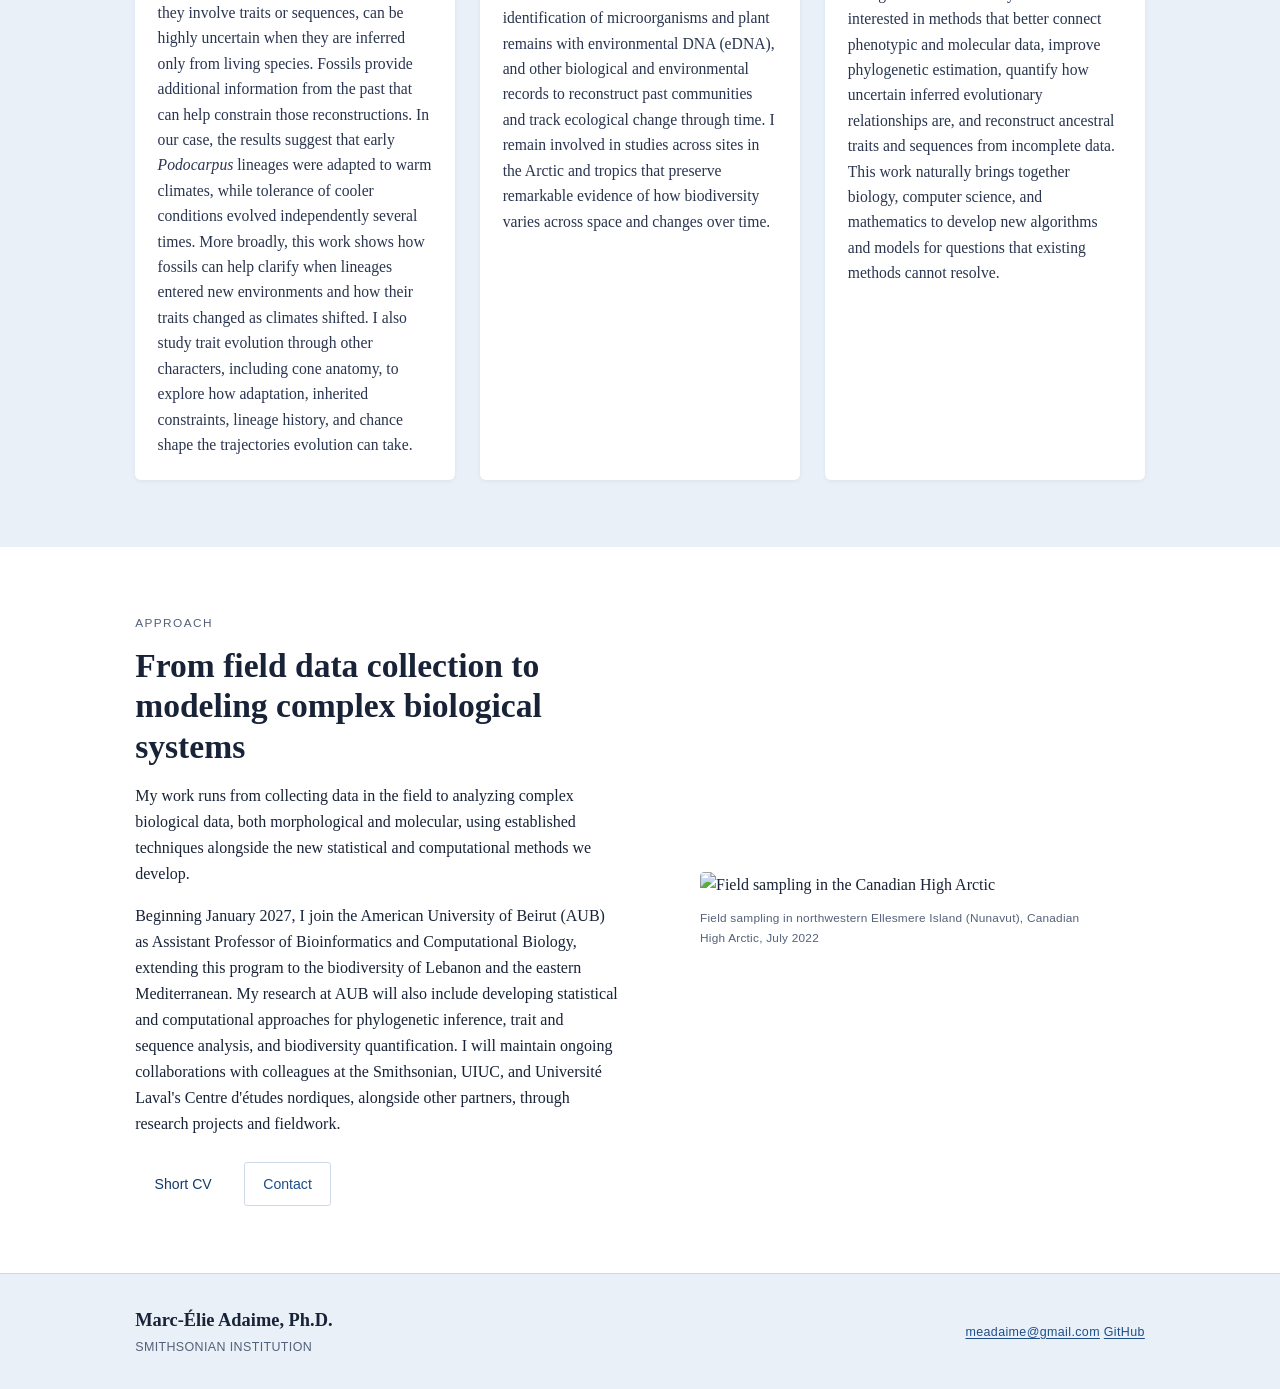
==== commit 8d9666bb: "Update index.html" ====
--- a/index.html
+++ b/index.html
@@ -15,10 +15,10 @@
   <nav class="nav" aria-label="Primary">
     <a class="brand" href="index.html">
       <b>Marc-Élie Adaime</b>
-      <span>Evolution · Computational Biology · Phylogenetics · Paleoecology · Biodiversity Informatics</span>
+      <span>Evolution, computational biology, phylogenetics, paleoecology, and biodiversity informatics</span>
     </a>
 
-    <button class="nav-toggle" aria-expanded="false" aria-controls="menu" aria-label="Menu">
+    <button type="button" class="nav-toggle" aria-expanded="false" aria-controls="menu" aria-label="Menu">
       <span></span>
       <span></span>
       <span></span>
@@ -34,6 +34,8 @@
   </nav>
 </header>
 
+<main id="main-content">
+
 <!-- HERO -->
 <section class="hero">
   <div class="hero-bg" aria-hidden="true"></div>
@@ -43,13 +45,11 @@
          alt="Marc-Élie Adaime"
          class="hero-portrait">
 
-    <p class="eyebrow">Postdoctoral Research Fellow · Smithsonian Institution</p>
+    <p class="eyebrow">Postdoctoral Research Fellow at the Smithsonian Institution</p>
 
     <h1>Reconstructing evolutionary histories and biodiversity from complex and incomplete biological data</h1>
 
     <p>Can we uncover the history and diversity of life from incomplete, noisy, or traditionally underused biological evidence? I develop and apply quantitative approaches, such as phylogenetic methods and image processing techniques, to study the evolution of plant lineages and the responses of ecosystems to environmental change. My research focuses primarily on tropical and polar ecosystems but also includes regional and global analyses of biodiversity across space and through time, with an emphasis on plants. I use many forms of evidence, from molecular sequences and fine-scale phenotypic variation in living and extinct organisms to morphological, anatomical, and physiological information recorded across taxonomic resources, and from biological remains and assemblages preserved in sediments to present-day species distributions. Addressing these questions involves fieldwork, laboratory analysis, and computational modeling.</p>
-
-    <p class="role">Smithsonian Institution</p>
 
     <div class="btn-row">
       <a class="btn btn-primary" href="research.html">Research</a>
@@ -61,41 +61,52 @@
 <hr class="strata">
 
 <!-- NEWS -->
-<section class="news-section" aria-label="News">
-  <div class="wrap">
-    <article class="news-card">
-      <p class="eyebrow">News</p>
-
-      <h2>
-        Our paper is now published in
-        <a href="https://www.pnas.org/doi/abs/10.1073/pnas.2607372123"
-           target="_blank"
-           rel="noopener noreferrer"><em>PNAS</em></a>!
-      </h2>
-
-      <p class="news-copy">
-        It’s also covered by the
-        <a href="https://news.illinois.edu/pollen-study-reveals-the-hidden-history-of-grasses/"
-           target="_blank"
-           rel="noopener noreferrer">U. of I. News Bureau</a>
-        and the
-        <a href="https://www.igb.illinois.edu/article/pollen-study-reveals-hidden-history-grasses"
-           target="_blank"
-           rel="noopener noreferrer">Carl R. Woese Institute for Genomic Biology</a>,
-        where a big part of this work was completed.
-      </p>
-
-      <div style="margin-top:1.6rem">
-        <h2>
-          New paper in
-          <a href="https://nsojournals.onlinelibrary.wiley.com/doi/10.1002/oik.11817"
-             target="_blank"
-             rel="noopener noreferrer"><em>Oikos</em></a>
-        </h2>
-
-        <p class="news-copy">This work comes from our field expedition to Ellesmere Island in the Canadian High Arctic.</p>
+<section class="news-section" aria-labelledby="news-heading">
+  <div class="wrap">
+    <div class="news-card">
+      <h2 id="news-heading">News</h2>
+
+      <!-- Add future announcements inside this scrollable area. -->
+      <div class="news-scroll" tabindex="0" role="region" aria-label="News announcements" aria-describedby="news-scroll-help">
+        <p id="news-scroll-help" class="visually-hidden">Scroll within this panel to read more announcements. You can also focus this panel and use the arrow keys.</p>
+
+        <article class="news-item">
+          <h3>Talk at the University of Chicago</h3>
+          <p>I’ll be giving a talk in the Department of the Geophysical Sciences at the University of Chicago on <time datetime="2026-10-23">Friday, October 23, 2026</time>.
+            <a href="https://events.uchicago.edu/event/273619-geo-sci-seminar-marc-elie-adaime-smithsonian-institut"
+               target="_blank"
+               rel="noopener noreferrer">See details</a>.
+          </p>
+        </article>
+
+        <article class="news-item">
+          <h3>Our paper is now published in
+            <a href="https://www.pnas.org/doi/abs/10.1073/pnas.2607372123"
+               target="_blank"
+               rel="noopener noreferrer"><em>PNAS</em></a>!
+          </h3>
+          <p>It’s also covered by the
+            <a href="https://news.illinois.edu/pollen-study-reveals-the-hidden-history-of-grasses/"
+               target="_blank"
+               rel="noopener noreferrer">U. of I. News Bureau</a>
+            and the
+            <a href="https://www.igb.illinois.edu/article/pollen-study-reveals-hidden-history-grasses"
+               target="_blank"
+               rel="noopener noreferrer">Carl R. Woese Institute for Genomic Biology</a>,
+            where a big part of this work was completed.
+          </p>
+        </article>
+
+        <article class="news-item">
+          <h3>New paper in
+            <a href="https://nsojournals.onlinelibrary.wiley.com/doi/10.1002/oik.11817"
+               target="_blank"
+               rel="noopener noreferrer"><em>Oikos</em></a>
+          </h3>
+          <p>This work comes from our field expedition to Ellesmere Island in the Canadian High Arctic.</p>
+        </article>
       </div>
-    </article>
+    </div>
   </div>
 </section>
 
@@ -115,17 +126,15 @@
 
       <figure class="plate reveal about-core" style="margin:0;border:none;background:transparent">
         <img src="Figures_webpage/E3F15C0B-B08D-48F5-A7C0-5E23C1D856FC.JPG"
-             alt="Lake sediment core from Lac Mégantic"
-             style="width:100%;max-width:260px;height:auto;display:block;border-radius:4px">
-
-        <figcaption style="border-top:none;padding-top:.7rem;max-width:520px">Coring on a foggy day in the middle of a frozen Lac Mégantic. These sediment archives preserve biological traces of past life, from environmental DNA (eDNA) to remains of plants, animals, diatoms, and cyanobacteria. They offer an exceptional natural laboratory for testing ecological and evolutionary hypotheses, from population change through time to shifts in biodiversity, and for comparing observed long-term biological change with predictions from computational models. Lac Mégantic, Québec · February 2016</figcaption>
+             alt="Lake sediment core from Lac Mégantic" style="width:100%;max-width:260px;height:auto;display:block;border-radius:4px">
+
+        <figcaption style="border-top:none;padding-top:.7rem;max-width:520px">Coring on a foggy day in the middle of a frozen Lac Mégantic. These sediment archives preserve biological traces of past life, from environmental DNA (eDNA) to remains of plants, animals, diatoms, and cyanobacteria. They offer an exceptional natural laboratory for testing ecological and evolutionary hypotheses, from population change through time to shifts in biodiversity, and for comparing observed long-term biological change with predictions from computational models. Lac Mégantic, Québec, February 2016</figcaption>
       </figure>
     </div>
 
     <figure class="plate reveal" style="margin:2.5rem auto 0;border:none;background:transparent;max-width:600px">
       <img src="Figures_webpage/Phylogenetic_placement_figure.png"
-           alt="Method linking DNA sequence data, superresolution pollen imaging, and neural networks to place species in a time-calibrated Podocarpus phylogeny"
-           style="width:100%;height:auto;display:block;border-radius:4px">
+           alt="Method linking DNA sequence data, superresolution pollen imaging, and neural networks to place species in a time-calibrated Podocarpus phylogeny" style="width:100%;height:auto;display:block;border-radius:4px">
 
       <figcaption style="border-top:none;padding-top:.8rem;max-width:80ch">A method we developed to place unknown species in a molecular phylogeny from morphology alone. The reference phylogeny we use is inferred from DNA sequence alignments (A); superresolution microscopy captures the shape, texture, and internal structure of pollen grains (B); and neural networks (C), guided by phylogenetic distances, learn representations of that morphology to place unknown, potentially extinct species within the reference phylogeny (D). The approach generalizes to other organisms with evolutionarily meaningful morphology.</figcaption>
     </figure>
@@ -145,10 +154,9 @@
 
       <article class="card reveal" style="border:none;background:#fff;border-radius:6px;box-shadow:0 1px 4px rgba(20,58,107,.08)">
         <img src="Figures_webpage/IMG_9360.JPG"
-             alt="Time-calibrated phylogeny of Podocarpus"
-             style="width:100%;height:auto;display:block;margin-bottom:1.1rem;border-radius:3px">
-
-        <span class="num">EVOLUTIONARY CHANGE</span>
+             alt="Time-calibrated phylogeny of Podocarpus" style="width:100%;height:auto;display:block;margin-bottom:1.1rem;border-radius:3px">
+
+        <span class="num">Evolutionary change</span>
 
         <h3>Evolution and adaptation across deep time</h3>
 
@@ -157,10 +165,9 @@
 
       <article class="card reveal" style="border:none;background:#fff;border-radius:6px;box-shadow:0 1px 4px rgba(20,58,107,.08)">
         <img src="Figures_webpage/WHL_Sediment_Core.png"
-             alt="Ward Hunt Lake sediment core"
-             style="width:100%;height:auto;display:block;margin-bottom:1.1rem;border-radius:3px">
-
-        <span class="num">ECOLOGICAL CHANGE</span>
+             alt="Ward Hunt Lake sediment core" style="width:100%;height:auto;display:block;margin-bottom:1.1rem;border-radius:3px">
+
+        <span class="num">Ecological change</span>
 
         <h3>Ecosystems and environmental change</h3>
 
@@ -169,10 +176,9 @@
 
       <article class="card reveal" style="border:none;background:#fff;border-radius:6px;box-shadow:0 1px 4px rgba(20,58,107,.08)">
         <img src="Figures_webpage/Fig_1_Updated_Flowchart_Pipeline_Final_Webpage_MEA_Index.png"
-             alt="Pollen imaging and analysis"
-             style="width:100%;height:auto;display:block;margin-bottom:1.1rem;border-radius:3px">
-
-        <span class="num">METHODS</span>
+             alt="Pollen imaging and analysis" style="width:100%;height:auto;display:block;margin-bottom:1.1rem;border-radius:3px">
+
+        <span class="num">Methods</span>
 
         <h3>New methods for open challenges in ecology &amp; evolution</h3>
 
@@ -206,55 +212,41 @@
 
       <figure class="plate reveal" style="border:none;background:transparent">
         <img src="Figures_webpage/IMG_20220724_194312.jpg"
-             alt="Field sampling in the Canadian High Arctic"
-             style="width:100%;height:auto;display:block;border-radius:4px">
-
-        <figcaption style="font-family:var(--mono);font-size:.74rem;letter-spacing:.02em;color:var(--muted);margin-top:.7rem">Field sampling in northwestern Ellesmere Island (Nunavut), Canadian High Arctic · July 2022</figcaption>
+             alt="Field sampling in the Canadian High Arctic" style="width:100%;height:auto;display:block;border-radius:4px">
+
+        <figcaption style="margin-top:.7rem">Field sampling in northwestern Ellesmere Island (Nunavut), Canadian High Arctic, July 2022</figcaption>
       </figure>
     </div>
   </div>
 </section>
+
+</main>
 
 <!-- FOOTER -->
 <footer class="site-footer">
   <div class="foot">
     <div class="brand">
-      <b style="font-family:var(--display);font-size:1.05rem">Marc-Élie Adaime, Ph.D.</b>
-      <br>
+      <b>Marc-Élie Adaime, Ph.D.</b>
       <span class="fmono">Smithsonian Institution</span>
     </div>
 
-    <div class="fmono">
+    <div class="fmono footer-links">
       <a href="mailto:meadaime@gmail.com">meadaime@gmail.com</a>
-      ·
       <a href="https://github.com/marc-elie-adaime">GitHub</a>
     </div>
   </div>
 </footer>
 
 <script>
-  const t = document.querySelector('.nav-toggle');
-  const m = document.getElementById('menu');
-
-  if (t && m) {
-    t.addEventListener('click', () => {
-      const open = m.classList.toggle('open');
-      t.setAttribute('aria-expanded', String(open));
+  const toggle = document.querySelector('.nav-toggle');
+  const menu = document.getElementById('menu');
+
+  if (toggle && menu) {
+    toggle.addEventListener('click', () => {
+      const open = menu.classList.toggle('open');
+      toggle.setAttribute('aria-expanded', String(open));
     });
   }
-
-  const io = new IntersectionObserver((entries) => {
-    entries.forEach(entry => {
-      if (entry.isIntersecting) {
-        entry.target.classList.add('in');
-        io.unobserve(entry.target);
-      }
-    });
-  }, { threshold: .12 });
-
-  document.querySelectorAll('.reveal').forEach(element => {
-    io.observe(element);
-  });
 </script>
 
 </body>
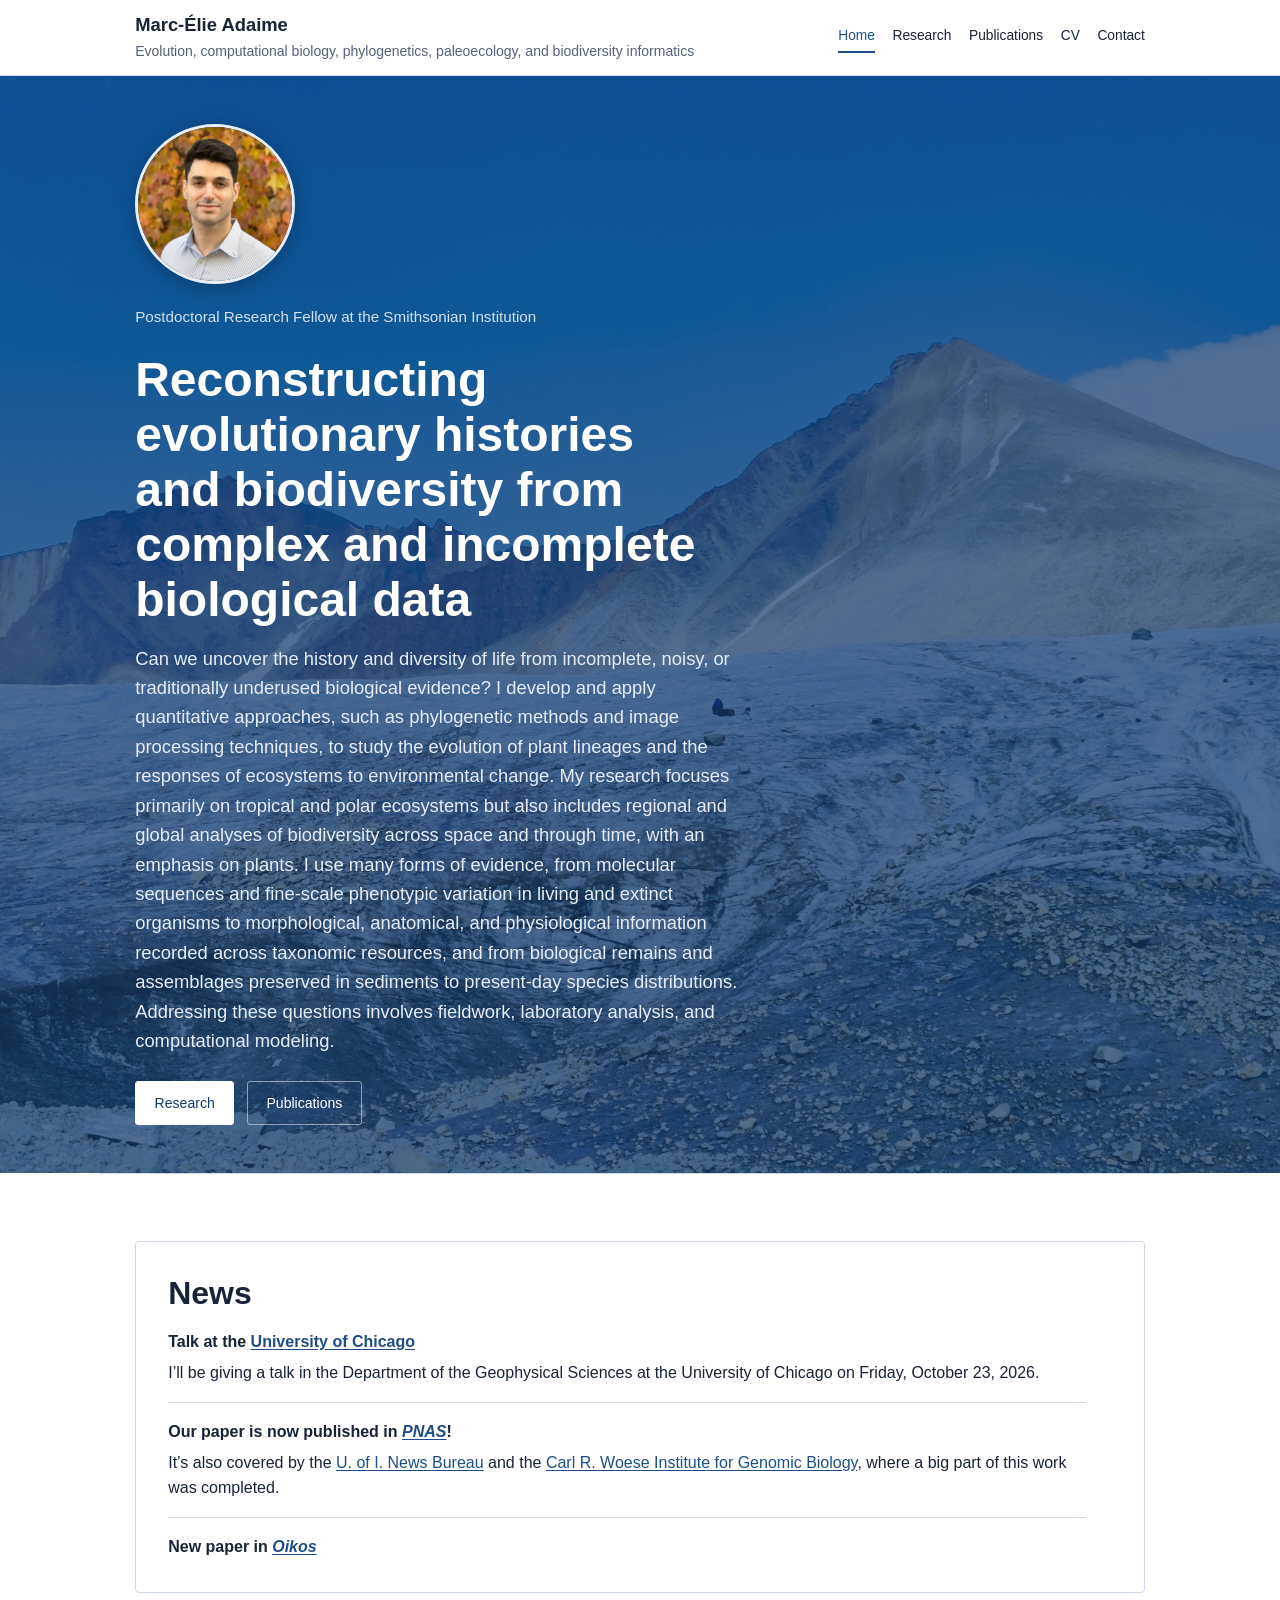
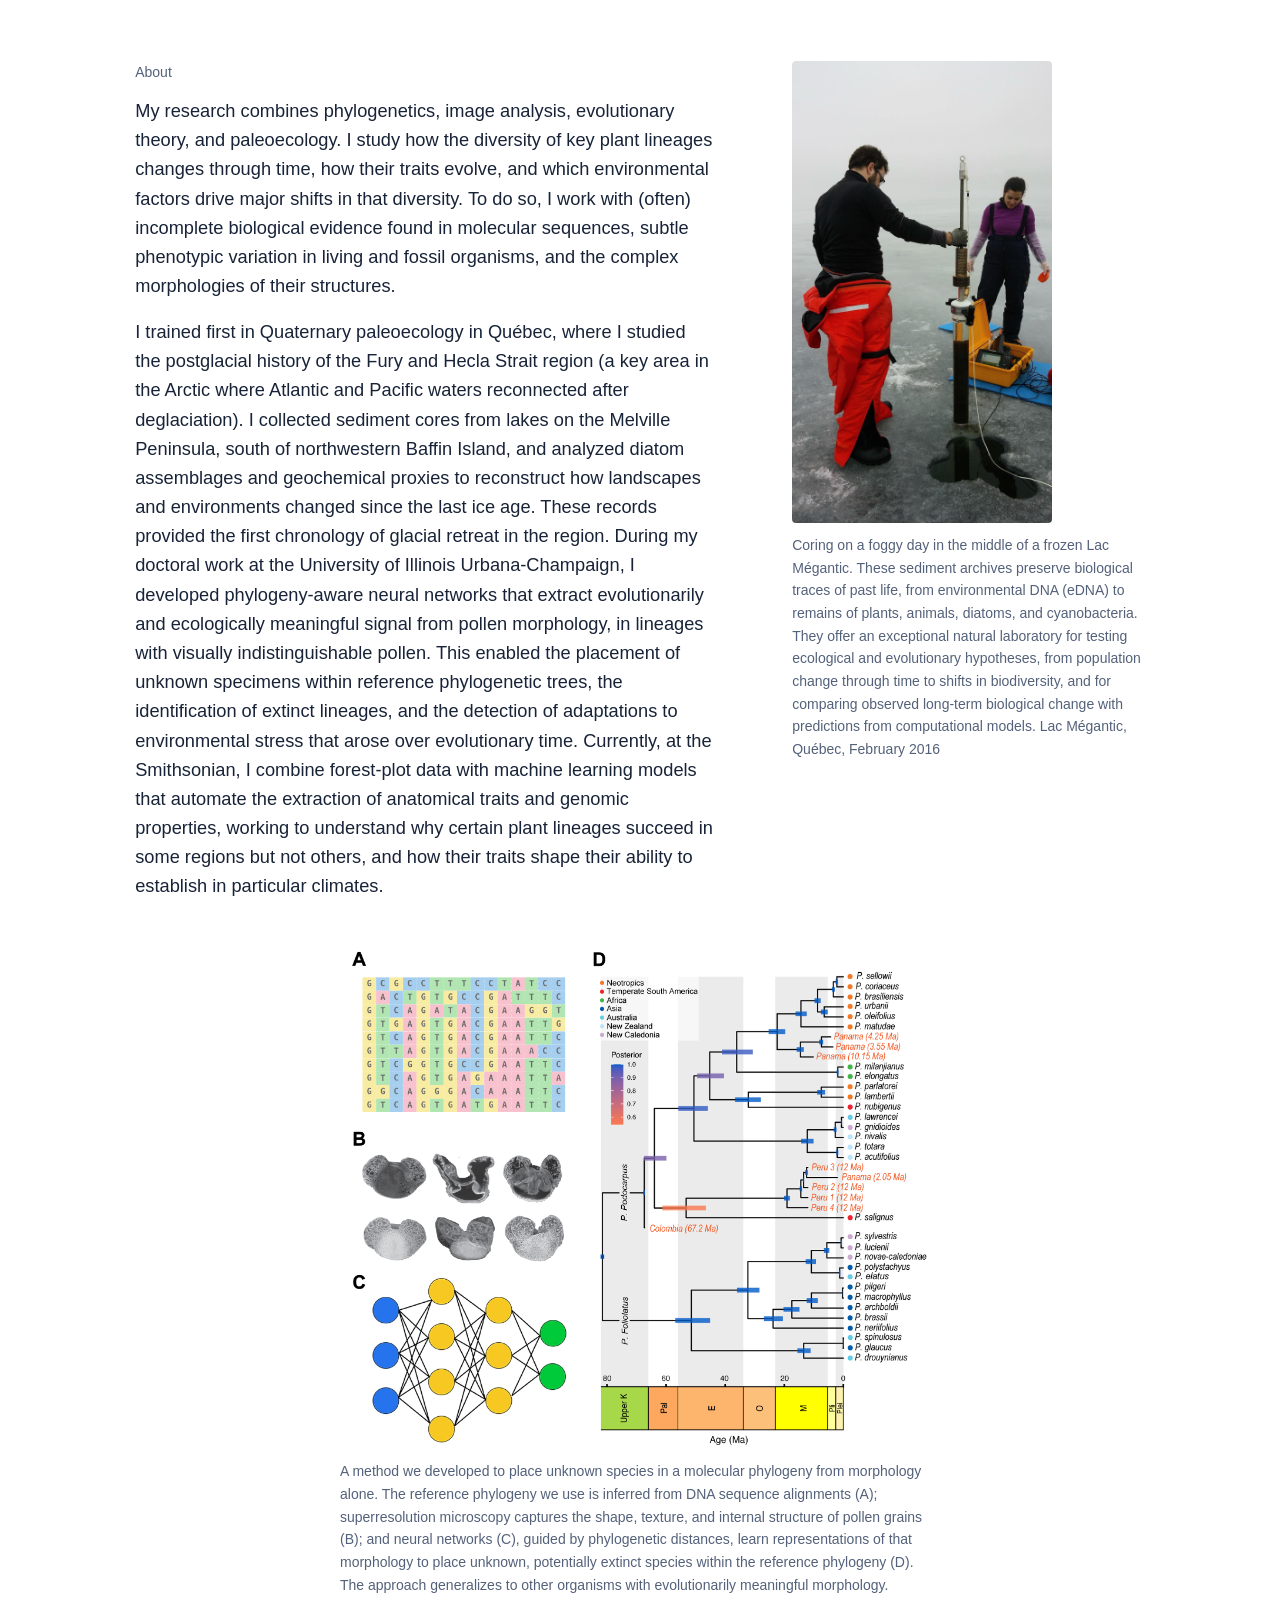
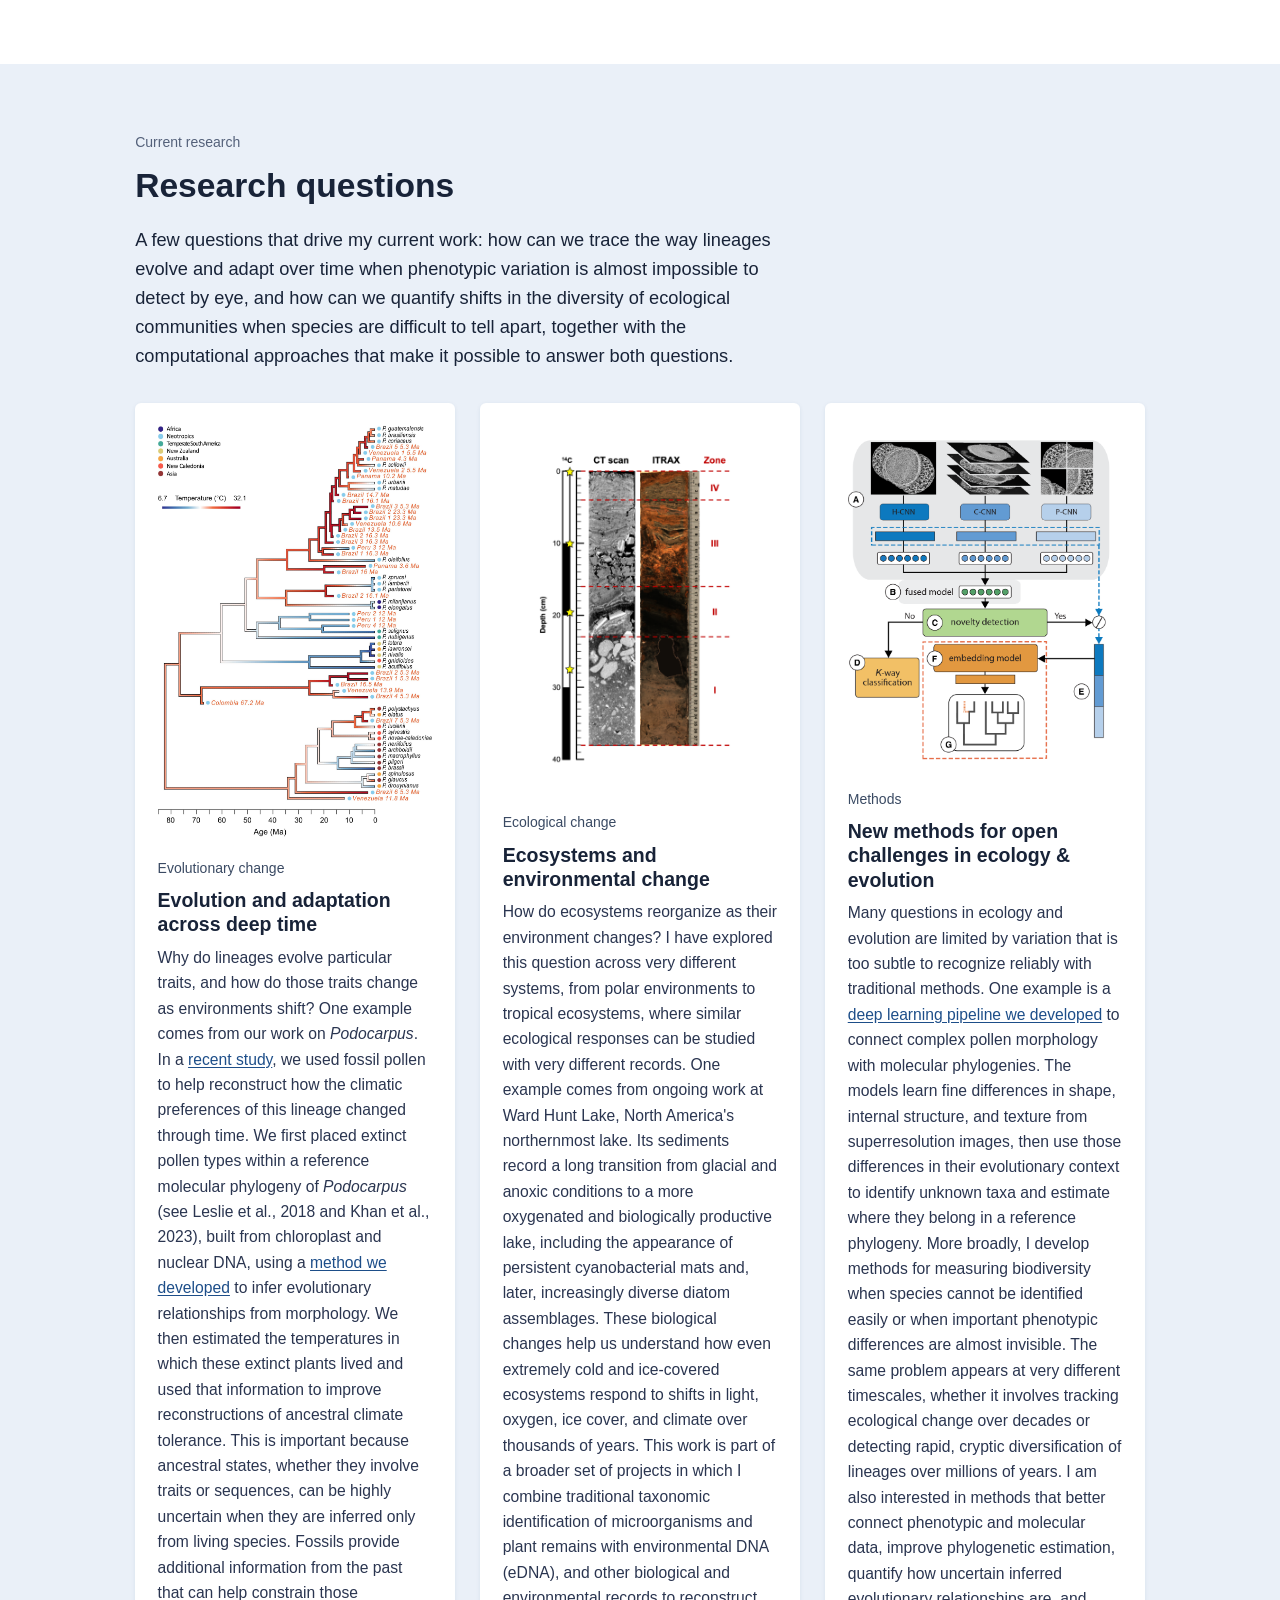
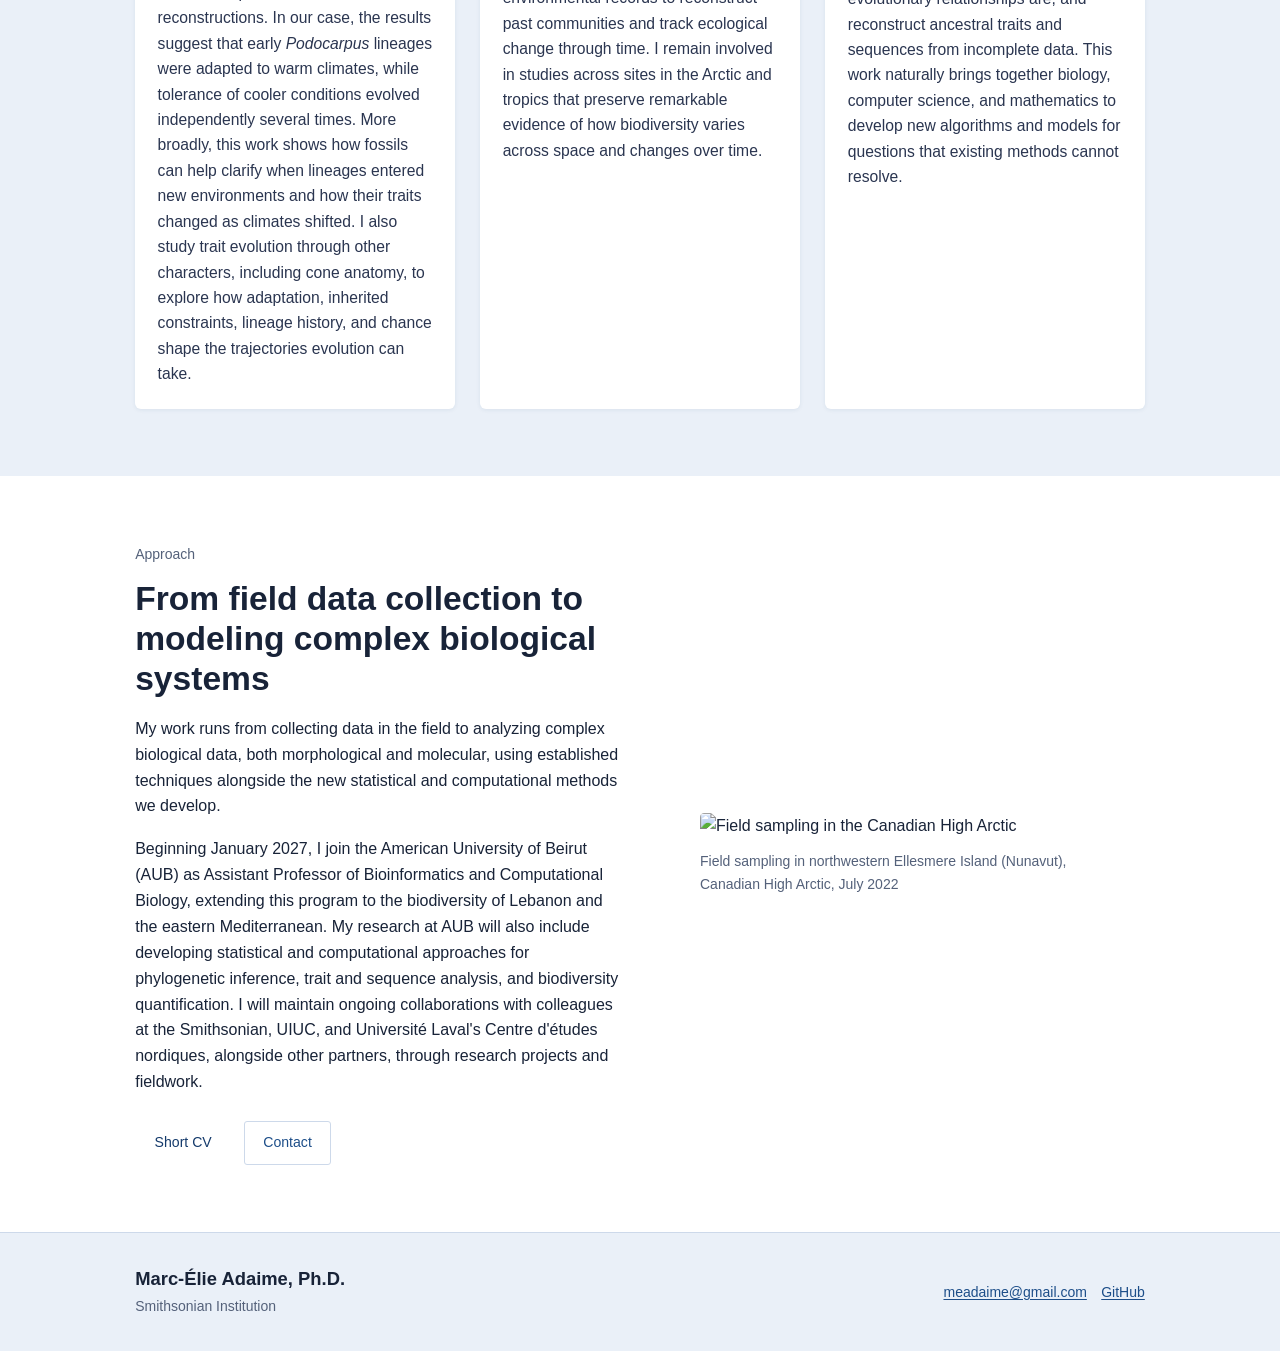
==== commit 7db24e5c: "Update index.html" ====
--- a/index.html
+++ b/index.html
@@ -71,12 +71,12 @@
         <p id="news-scroll-help" class="visually-hidden">Scroll within this panel to read more announcements. You can also focus this panel and use the arrow keys.</p>
 
         <article class="news-item">
-          <h3>Talk at the University of Chicago</h3>
-          <p>I’ll be giving a talk in the Department of the Geophysical Sciences at the University of Chicago on <time datetime="2026-10-23">Friday, October 23, 2026</time>.
+          <h3>Talk at the
             <a href="https://events.uchicago.edu/event/273619-geo-sci-seminar-marc-elie-adaime-smithsonian-institut"
                target="_blank"
-               rel="noopener noreferrer">See details</a>.
-          </p>
+               rel="noopener noreferrer">University of Chicago</a>
+          </h3>
+          <p>I’ll be giving a talk in the Department of the Geophysical Sciences at the University of Chicago on <time datetime="2026-10-23">Friday, October 23, 2026</time>.</p>
         </article>
 
         <article class="news-item">
--- a/style.css
+++ b/style.css
@@ -17,9 +17,9 @@
   --muted:#54617a;
   --white:#ffffff;
 
-  --display:Georgia,"Times New Roman",Times,serif;
-  --body:Georgia,"Times New Roman",Times,serif;
-  --mono:-apple-system,BlinkMacSystemFont,"Segoe UI",Helvetica,Arial,sans-serif;
+  --display:Arial,Helvetica,sans-serif;
+  --body:Arial,Helvetica,sans-serif;
+  --mono:Arial,Helvetica,sans-serif;
 
   --maxw:1080px;
 }
@@ -35,6 +35,7 @@
 body{
   margin:0;
   font-family:var(--body);
+  font-size:1rem;
   color:var(--ink);
   background:var(--paper);
   line-height:1.62;
@@ -62,9 +63,9 @@
 
 .eyebrow{
   font-family:var(--mono);
-  font-size:.74rem;
-  letter-spacing:.12em;
-  text-transform:uppercase;
+  font-size:.875rem;
+  letter-spacing:normal;
+  text-transform:none;
   color:var(--muted);
   margin:0 0 .8rem;
 }
@@ -90,6 +91,7 @@
 }
 
 .brand{
+  min-width:0;
   display:flex;
   flex-direction:column;
   line-height:1.15;
@@ -105,14 +107,18 @@
 
 .brand span{
   font-family:var(--mono);
-  font-size:.62rem;
-  letter-spacing:.08em;
-  text-transform:uppercase;
+  font-size:.875rem;
+  letter-spacing:normal;
+  text-transform:none;
   color:var(--muted);
-  margin-top:9px;
-}
+  margin-top:.4rem;
+  line-height:1.45;
+}
+
+.nav .brand{flex:1}
 
 .nav-links{
+  flex:none;
   display:flex;
   gap:1.1rem;
   align-items:center;
@@ -122,6 +128,7 @@
 }
 
 .nav-links a{
+  display:inline-block;
   font-family:var(--mono);
   font-size:.86rem;
   font-weight:400;
@@ -142,6 +149,7 @@
 }
 
 .nav-toggle{
+  flex:none;
   display:none;
   background:none;
   border:1px solid var(--line);
@@ -207,7 +215,12 @@
   padding:clamp(2rem,4vw,3rem) clamp(1.2rem,4vw,2.2rem);
 }
 
-.hero .eyebrow{color:#bcd0e8}
+.hero .eyebrow{
+  color:#d6e1ee;
+  font-size:.95rem;
+  font-weight:400;
+  line-height:1.5;
+}
 
 .hero h1{
   font-family:var(--display);
@@ -219,7 +232,7 @@
 }
 
 .hero p{
-  font-size:clamp(1.15rem,1.9vw,1.35rem);
+  font-size:clamp(1rem,1.9vw,1.15rem);
   max-width:60ch;
   color:#e6ecf5;
   margin:0 0 1.4rem;
@@ -229,7 +242,7 @@
 .hero .role{
   font-family:var(--mono);
   font-size:.9rem;
-  letter-spacing:.03em;
+  letter-spacing:normal;
   color:#b3c6df;
 }
 
@@ -297,7 +310,8 @@
 
 .section.alt{background:var(--panel)}
 
-.section h2{
+.section h2,
+.section .page-title{
   font-family:var(--display);
   font-weight:700;
   font-size:clamp(1.5rem,3vw,2.1rem);
@@ -334,9 +348,16 @@
 
 .grid{display:grid;gap:1.6rem}
 
-.grid.cols-2{grid-template-columns:repeat(2,1fr)}
-
-.grid.cols-3{grid-template-columns:repeat(3,1fr)}
+.grid > *,
+.contact-grid > *,
+.training-grid > *,
+.pub-header-grid > *,
+.cv-row > *,
+.pub > *{min-width:0}
+
+.grid.cols-2{grid-template-columns:repeat(2,minmax(0,1fr))}
+
+.grid.cols-3{grid-template-columns:repeat(3,minmax(0,1fr))}
 
 @media (max-width:860px){
   .grid.cols-3{grid-template-columns:1fr 1fr}
@@ -358,10 +379,10 @@
 
 .card .num{
   font-family:var(--mono);
-  font-size:.72rem;
+  font-size:.875rem;
   color:var(--amber-deep);
-  letter-spacing:.08em;
-  text-transform:uppercase;
+  letter-spacing:normal;
+  text-transform:none;
 }
 
 .card h3{
@@ -396,84 +417,124 @@
 
 /* ---------- homepage news ---------- */
 
-/* Matches the space before the About section. */
 .news-section{
   padding:clamp(2.6rem,5.5vw,4.2rem) 0 0;
 }
 
+/* The panel stays the same height as announcements are added. */
 .news-card{
+  display:flex;
+  flex-direction:column;
   min-width:0;
+  height:22rem;
   padding:clamp(1.2rem,3vw,2rem);
-  background:var(--panel);
-  border:1px solid var(--line);
-  border-left:4px solid var(--teal);
-  border-radius:6px;
-}
-
-.news-card .eyebrow{
-  text-transform:none;
-  letter-spacing:.04em;
-}
-
-.news-card h2{
-  color:var(--teal-deep);
-  font-family:var(--display);
-  font-size:clamp(1.35rem,2.8vw,1.8rem);
-  line-height:1.25;
-  margin:0 0 .8rem;
-}
-
-.news-copy{
-  margin:0;
-  max-width:78ch;
-  font-size:1.05rem;
-}
-
-.news-links{
-  display:grid;
-  grid-template-columns:repeat(3,minmax(0,1fr));
-  gap:.75rem;
-  list-style:none;
-  margin:1.25rem 0 0;
-  padding:0;
-}
-
-.news-links li{
-  min-width:0;
-  display:flex;
-}
-
-.news-links a{
-  display:flex;
-  align-items:center;
-  width:100%;
-  min-height:48px;
-  padding:.8rem 1rem;
   background:var(--white);
   border:1px solid var(--line);
   border-radius:4px;
-  color:var(--teal-deep);
-  font-family:var(--mono);
-  font-size:.88rem;
-  line-height:1.45;
+  overflow:hidden;
+}
+
+.news-card > h2{
+  flex:none;
+  color:var(--ink);
+  font-family:var(--body);
+  font-size:2rem;
+  font-weight:700;
+  line-height:1.2;
+  margin:0 0 1rem;
+}
+
+/* Only the announcements scroll; the News heading remains visible.
+   Containment prevents scrolling from continuing into the page at either end. */
+.news-scroll{
+  flex:1 1 0;
+  min-height:0;
+  min-width:0;
+  overflow-y:auto;
+  overflow-x:hidden;
+  overscroll-behavior-y:contain;
+  scrollbar-gutter:stable;
+  padding:0 .65rem 0 0;
+  font-family:var(--body);
+  font-size:1rem;
+  line-height:1.6;
+  overflow-wrap:break-word;
+}
+
+.news-scroll:focus-visible{
+  outline-offset:-2px;
+}
+
+.news-item{
+  padding:1rem 0;
+  border-top:1px solid var(--line);
+}
+
+.news-item:first-of-type{
+  padding-top:0;
+  border-top:0;
+}
+
+.news-item:last-child{padding-bottom:0}
+
+.news-item h3{
+  font-family:inherit;
+  font-size:1rem;
+  font-weight:700;
+  line-height:1.6;
+  margin:0 0 .35rem;
+}
+
+.news-item p,
+.news-copy{
+  font-family:inherit;
+  font-size:1rem;
+  line-height:1.6;
+  margin:0;
+}
+
+.news-item p + p{margin-top:.65rem}
+
+.news-item .news-date{
+  font-size:1rem;
+  color:var(--muted);
+  margin:0 0 .35rem;
+}
+
+.news-card .eyebrow{
+  font-size:1rem;
+  letter-spacing:normal;
+  text-transform:none;
+}
+
+.news-links{
+  list-style:none;
+  margin:.65rem 0 0;
+  padding:0;
+}
+
+.news-links li + li{margin-top:.35rem}
+
+.news-links a{
+  font-family:inherit;
+  font-size:1rem;
+  line-height:1.6;
   overflow-wrap:anywhere;
-  text-decoration:none;
-}
-
-.news-links a:hover{
-  background:var(--sage);
-  border-color:var(--teal-bright);
-}
-
-/* Hides the arrow spans if they remain in the HTML. */
-.news-links a span[aria-hidden="true"]{
-  display:none;
-}
-
-@media (max-width:760px){
-  .news-links{
-    grid-template-columns:1fr;
-  }
+}
+
+.news-links a span[aria-hidden="true"]{display:none}
+
+.visually-hidden{
+  position:absolute;
+  width:1px;
+  height:1px;
+  padding:0;
+  margin:-1px;
+  overflow:hidden;
+  clip:rect(0,0,0,0);
+  clip-path:inset(50%);
+  white-space:nowrap;
+  border:0;
 }
 
 /* ---------- figure / plate ---------- */
@@ -501,8 +562,8 @@
 
 .plate figcaption{
   font-family:var(--mono);
-  font-size:.74rem;
-  letter-spacing:.02em;
+  font-size:.875rem;
+  letter-spacing:normal;
   color:var(--muted);
 }
 
@@ -541,10 +602,10 @@
 
 .timeline .when{
   font-family:var(--mono);
-  font-size:.74rem;
-  letter-spacing:.05em;
+  font-size:.875rem;
+  letter-spacing:normal;
   color:var(--amber-deep);
-  text-transform:uppercase;
+  text-transform:none;
 }
 
 .timeline h3{
@@ -601,9 +662,9 @@
 .pub .tag{
   display:inline-block;
   font-family:var(--mono);
-  font-size:.66rem;
-  letter-spacing:.05em;
-  text-transform:uppercase;
+  font-size:.8rem;
+  letter-spacing:normal;
+  text-transform:none;
   background:var(--sage);
   color:var(--teal-deep);
   padding:.12rem .5rem;
@@ -671,14 +732,26 @@
   font-size:.98rem;
 }
 
+.contact-list li > span:last-child{
+  min-width:0;
+  overflow-wrap:anywhere;
+}
+
+@media (max-width:560px){
+  .contact-list li{
+    flex-direction:column;
+    gap:.3rem;
+  }
+}
+
 .contact-list .k{
   display:flex;
   align-items:center;
   gap:.45rem;
   font-family:var(--mono);
-  font-size:.72rem;
-  letter-spacing:.05em;
-  text-transform:uppercase;
+  font-size:.875rem;
+  letter-spacing:normal;
+  text-transform:none;
   color:var(--teal);
   width:auto;
   min-width:132px;
@@ -715,9 +788,9 @@
 
 .cv-row .l{
   font-family:var(--mono);
-  font-size:.78rem;
+  font-size:.875rem;
   color:var(--amber-deep);
-  letter-spacing:.03em;
+  letter-spacing:normal;
 }
 
 .cv-row b{font-weight:700}
@@ -765,9 +838,15 @@
 
 .foot .fmono{
   font-family:var(--mono);
-  font-size:.78rem;
-  letter-spacing:.03em;
+  font-size:.875rem;
+  letter-spacing:normal;
   color:var(--muted);
+}
+
+.footer-links{
+  display:flex;
+  flex-wrap:wrap;
+  gap:.9rem;
 }
 
 /* ---------- reveal disabled (static) ---------- */
